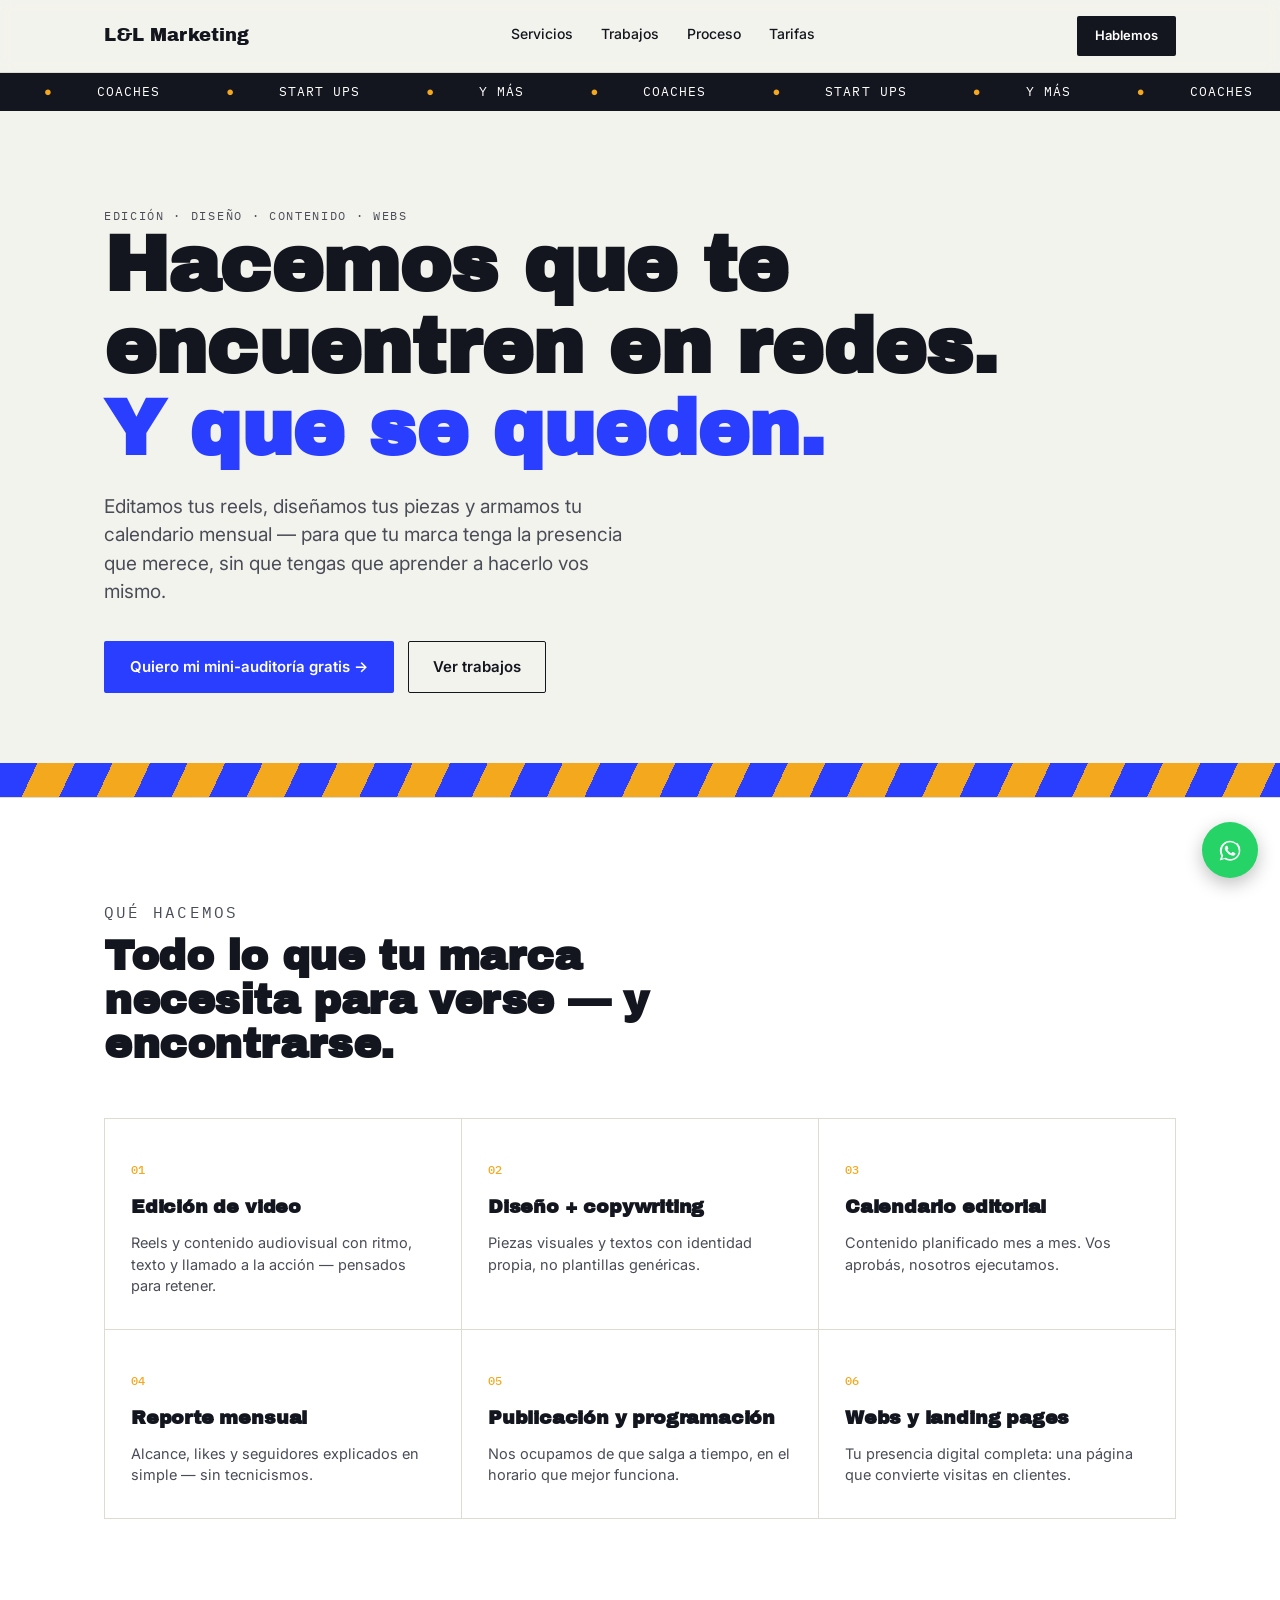
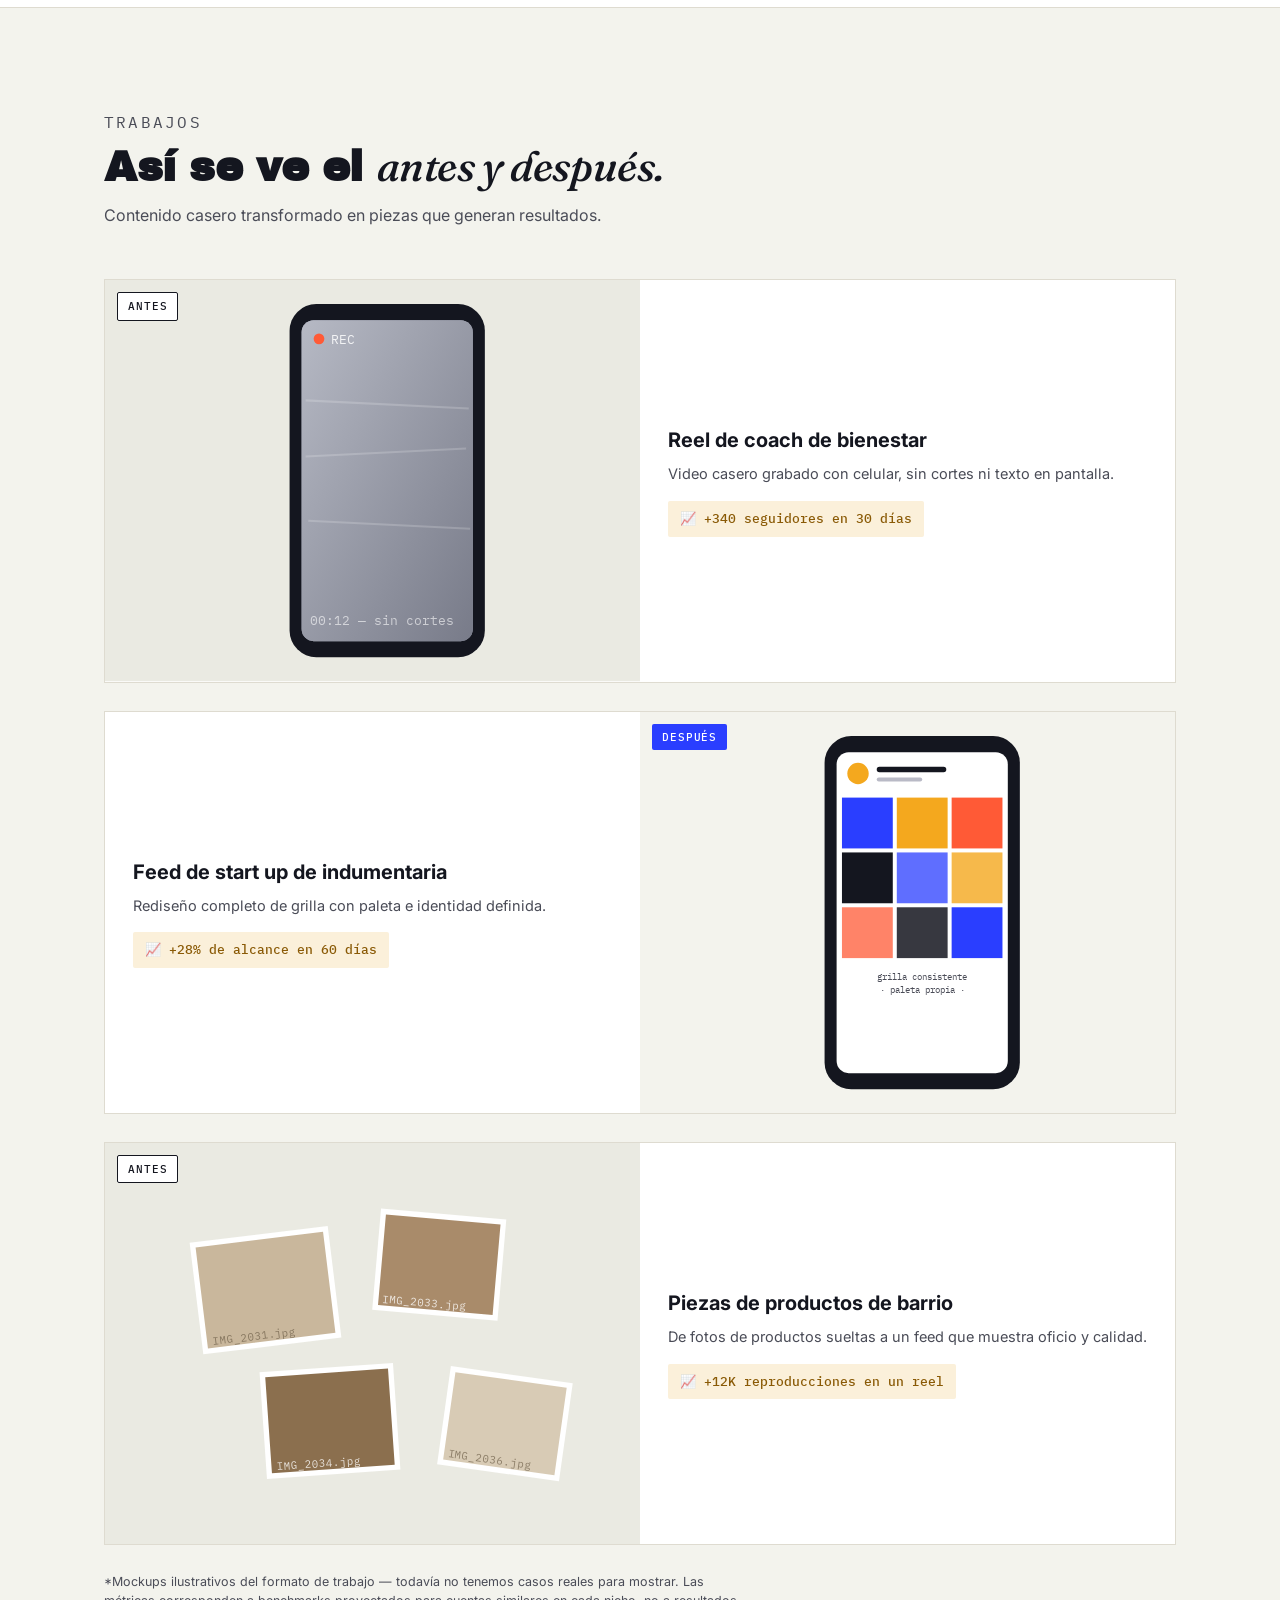
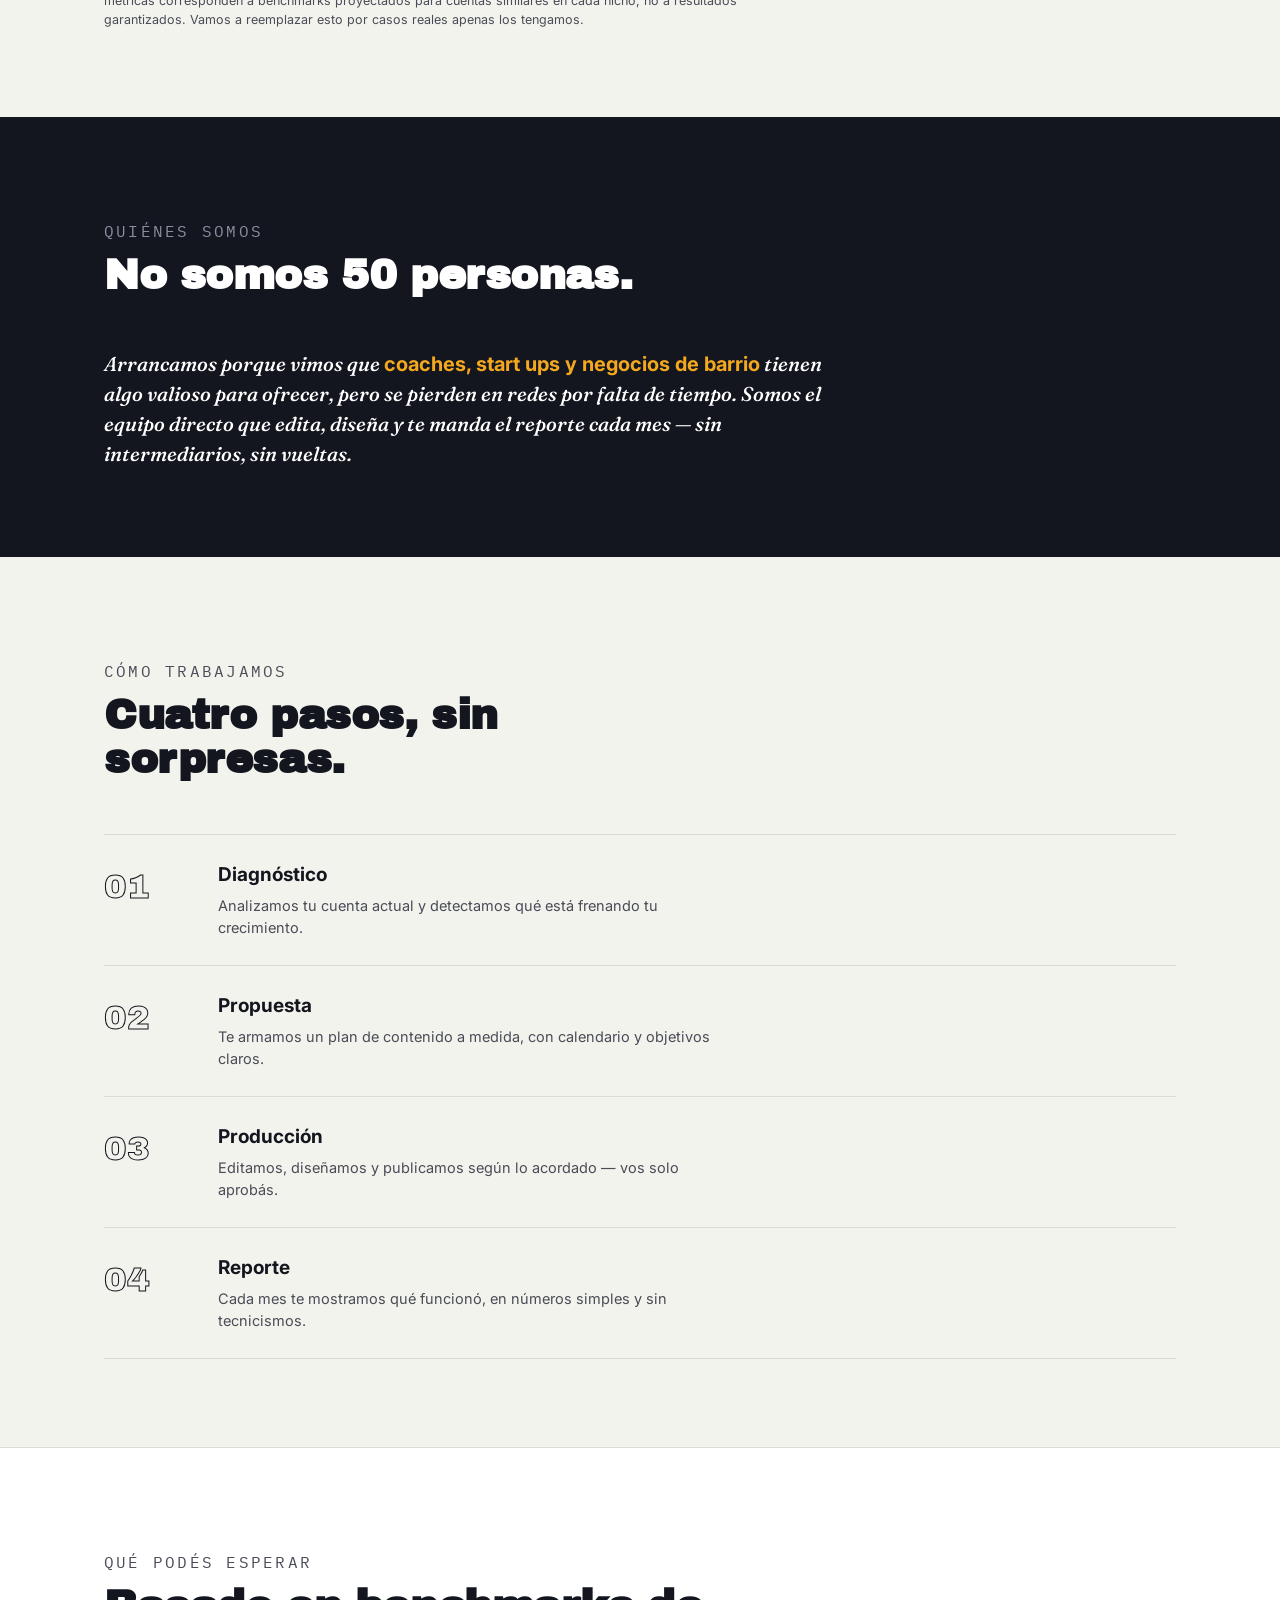
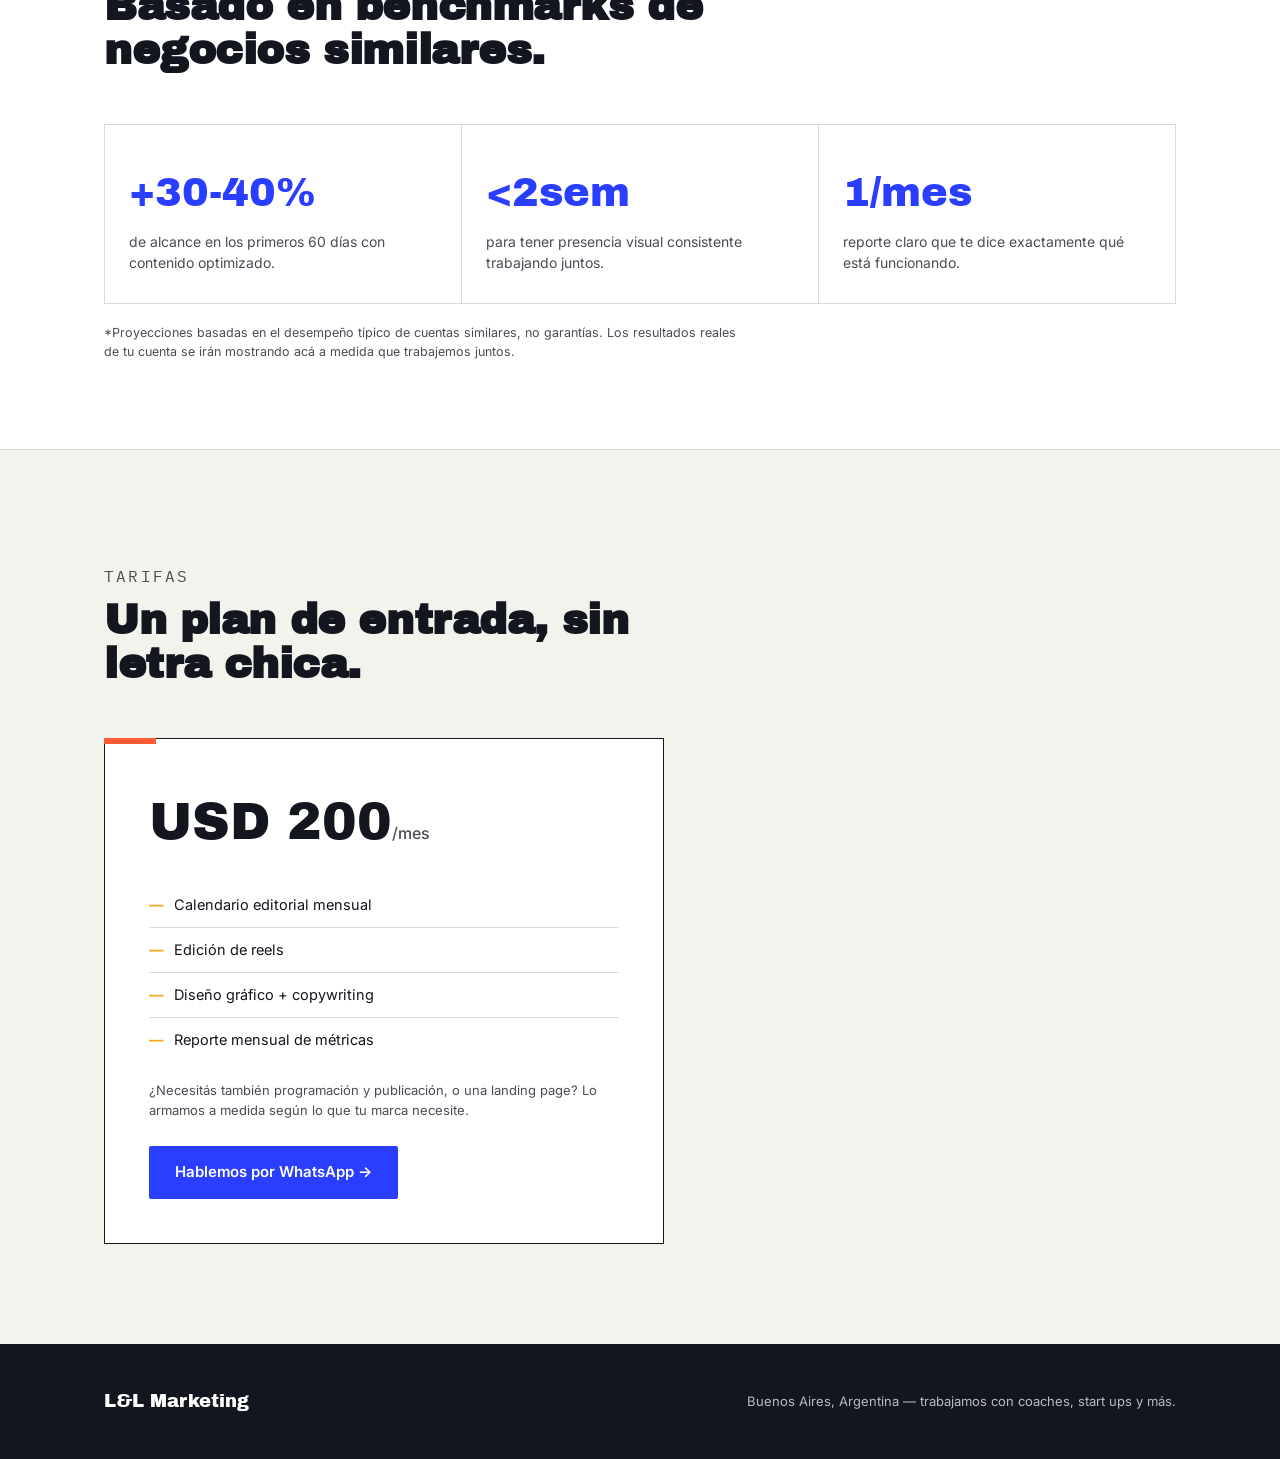
==== index.html @ 5b1f7b6f "Cambio de dominio" ====
<!DOCTYPE html>
<html lang="es">
<head>
<meta charset="UTF-8">
<meta name="viewport" content="width=device-width, initial-scale=1.0">

<!-- ===== SEO básico ===== -->
<!-- TODO: reemplazar TU-DOMINIO.com por tu dominio real en todas las URLs de esta sección -->
<title>Edición de reels y diseño para coaches, start ups y negocios locales | L&L Marketing</title>
<meta name="description" content="Editamos tus reels, diseñamos tus piezas y armamos tu calendario mensual. Agencia de contenido para coaches, start ups y y más. Plan desde USD 200/mes.">
<meta name="keywords" content="edición de reels, diseño gráfico redes sociales, agencia de contenido, marketing para coaches, marketing para y más, calendario editorial, community manager Buenos Aires">
<meta name="robots" content="index, follow">
<meta name="author" content="L&L Marketing">
<link rel="canonical" href="https://l-l-marketing.vercel.app/">

<!-- ===== Open Graph (WhatsApp, Instagram, Facebook, LinkedIn) ===== -->
<meta property="og:type" content="website">
<meta property="og:url" content="https://l-l-marketing.vercel.app/">
<meta property="og:title" content="Hacemos que te encuentren en redes. Y que se queden.">
<meta property="og:description" content="Edición de video, diseño y estrategia de contenido para coaches, start ups y negocios que quieren crecer en redes sociales. Plan desde USD 200/mes.">
<meta property="og:image" content="https://l-l-marketing.vercel.app/og-image.jpg">
<meta property="og:image:width" content="1200">
<meta property="og:image:height" content="630">
<meta property="og:locale" content="es_AR">
<meta property="og:site_name" content="L&L Marketing">

<!-- ===== Twitter / X Card ===== -->
<meta name="twitter:card" content="summary_large_image">
<meta name="twitter:title" content="Hacemos que te encuentren en redes. Y que se queden.">
<meta name="twitter:description" content="Edición de video, diseño y estrategia de contenido para coaches, start ups y negocios que quieren crecer en redes sociales.">
<meta name="twitter:image" content="https://l-l-marketing.vercel.app/og-image.jpg">

<!-- ===== Favicon (reemplazar por tus propios archivos) ===== -->
<link rel="icon" type="image/png" href="/favicon.png">

<link rel="preconnect" href="https://fonts.googleapis.com">
<link rel="preconnect" href="https://fonts.gstatic.com" crossorigin>
<link href="https://fonts.googleapis.com/css2?family=Archivo+Black&family=Fraunces:ital,wght@1,500;1,600&family=Inter:wght@400;500;600;700&family=IBM+Plex+Mono:wght@400;500&display=swap" rel="stylesheet">

<!-- ===== Datos estructurados (Schema.org) — LocalBusiness ===== -->
<!-- Esto ayuda a Google a entenderte como negocio local y habilita rich results (estrellas, horario, etc.) -->
<script type="application/ld+json">
{
  "@context": "https://schema.org",
  "@type": "ProfessionalService",
  "name": "L&L Marketing",
  "description": "Agencia de edición de video, diseño gráfico, copywriting y gestión de redes sociales para coaches, start ups y negocios locales.",
  "url": "https://l-l-marketing.vercel.app/",
  "image": "https://l-l-marketing.vercel.app/og-image.jpg",
  "priceRange": "USD 200 - USD 500",
  "areaServed": {
    "@type": "Country",
    "name": "Argentina"
  },
  "address": {
    "@type": "PostalAddress",
    "addressLocality": "Buenos Aires",
    "addressCountry": "AR"
  },
  "sameAs": [
    "https://www.instagram.com/l-l-marketing/",
    "https://wa.me/5491163647233"
  ],
  "makesOffer": [
    { "@type": "Offer", "itemOffered": { "@type": "Service", "name": "Edición de video / reels" } },
    { "@type": "Offer", "itemOffered": { "@type": "Service", "name": "Diseño gráfico y copywriting" } },
    { "@type": "Offer", "itemOffered": { "@type": "Service", "name": "Calendario editorial mensual" } },
    { "@type": "Offer", "itemOffered": { "@type": "Service", "name": "Reporte mensual de métricas" } },
    { "@type": "Offer", "itemOffered": { "@type": "Service", "name": "Diseño y desarrollo de webs" } }
  ]
}
</script>
<style>
  :root{
    --bg:#F3F3ED;
    --panel:#FFFFFF;
    --ink:#14161F;
    --ink-soft:#4A4C57;
    --cobalt:#2A3EFF;
    --mango:#F4A81E;
    --coral:#FF5A36;
    --line:#DEDBD0;
    --radius:2px;
  }
  *{box-sizing:border-box; margin:0; padding:0;}
  html{scroll-behavior:smooth;}
  body{
    background:var(--bg);
    color:var(--ink);
    font-family:'Inter', sans-serif;
    line-height:1.5;
    -webkit-font-smoothing:antialiased;
  }
  img{max-width:100%; display:block;}
  a{color:inherit; text-decoration:none;}
  button{font-family:inherit; cursor:pointer;}
  :focus-visible{outline:3px solid var(--cobalt); outline-offset:3px;}

  .wrap{max-width:1120px; margin:0 auto; padding:0 24px;}
  .eyebrow{
    font-family:'IBM Plex Mono', monospace;
    font-size:12px;
    letter-spacing:.14em;
    text-transform:uppercase;
    color:var(--ink-soft);
  }
  .display{font-family:'Archivo Black', sans-serif; line-height:1.05; letter-spacing:-.01em;}
  .accent-italic{font-family:'Fraunces', serif; font-style:italic; font-weight:500;}
  hr.rule{border:none; border-top:1px solid var(--line); margin:0;}

  /* ---------- NAV ---------- */
  header{
    position:sticky; top:0; z-index:50;
    background:rgba(243,243,237,.92);
    backdrop-filter:blur(6px);
    border-bottom:1px solid var(--line);
  }
  nav{
    max-width:1120px; margin:0 auto; padding:16px 24px;
    display:flex; align-items:center; justify-content:space-between;
  }
  .logo{font-family:'Archivo Black', sans-serif; font-size:18px;}
  .logo span{color:var(--cobalt);}
  .nav-links{display:flex; gap:28px; font-size:14px; font-weight:500;}
  .nav-links a{border-bottom:2px solid transparent; padding-bottom:2px; transition:border-color .15s;}
  .nav-links a:hover{border-color:var(--mango);}
  .nav-cta{
    background:var(--ink); color:#fff; font-size:13px; font-weight:600;
    padding:10px 18px; border-radius:var(--radius);
    white-space:nowrap;
  }
  .nav-cta:hover{background:var(--cobalt);}
  @media(max-width:720px){.nav-links{display:none;}}

  /* ---------- TICKER ---------- */
  .ticker{
    background:var(--ink); color:#fff; overflow:hidden;
    border-bottom:1px solid var(--ink);
  }
  .ticker-track{
    display:flex; white-space:nowrap; width:max-content;
    animation:scroll 26s linear infinite;
    font-family:'IBM Plex Mono', monospace; font-size:13px; letter-spacing:.08em;
    padding:9px 0;
  }
  .ticker-track span{padding:0 22px; display:inline-flex; align-items:center; gap:22px;}
  .ticker-track .dot{color:var(--mango);}
  @keyframes scroll{from{transform:translateX(0);} to{transform:translateX(-50%);}}
  @media(prefers-reduced-motion:reduce){.ticker-track{animation:none; overflow-x:auto;}}

  /* ---------- HERO ---------- */
  .hero{position:relative; padding:96px 0 0; overflow:hidden;}
  .hero-inner{position:relative; z-index:2;}
  .hero h1{font-size:clamp(38px,6.4vw,78px); max-width:900px;}
  .hero h1 em{font-style:normal; color:var(--cobalt);}
  .hero p.lede{
    font-size:19px; color:var(--ink-soft); max-width:520px; margin-top:22px;
  }
  .hero-ctas{display:flex; gap:14px; margin-top:34px; flex-wrap:wrap;}
  .btn-primary{
    background:var(--cobalt); color:#fff; font-weight:600; font-size:15px;
    padding:15px 26px; border-radius:var(--radius); border:none;
    display:inline-flex; align-items:center; gap:8px;
    transition:transform .12s ease, background .15s;
  }
  .btn-primary:hover{background:#1c2ecf; transform:translateY(-1px);}
  .btn-ghost{
    border:1.5px solid var(--ink); font-weight:600; font-size:15px;
    padding:14px 24px; border-radius:var(--radius);
  }
  .btn-ghost:hover{background:var(--ink); color:#fff;}
  .awning{
    height:34px; margin-top:70px;
    background:repeating-linear-gradient(115deg, var(--cobalt) 0 34px, var(--mango) 34px 68px);
  }
  @media(max-width:640px){.hero{padding-top:64px;} .awning{margin-top:44px;}}

  /* ---------- SECTION BASE ---------- */
  section{padding:88px 0;}
  .section-head{max-width:620px; margin-bottom:52px;}
  .section-head h2{font-size:clamp(28px,3.6vw,42px); margin-top:10px;}
  .section-head p{color:var(--ink-soft); margin-top:14px; font-size:16px;}

  /* ---------- SERVICIOS ---------- */
  .services{background:var(--panel); border-top:1px solid var(--line); border-bottom:1px solid var(--line);}
  .service-grid{display:grid; grid-template-columns:repeat(3,1fr); gap:1px; background:var(--line); border:1px solid var(--line);}
  .service-card{background:var(--panel); padding:32px 26px; position:relative;}
  .service-card .num{font-family:'IBM Plex Mono', monospace; font-size:12px; color:var(--mango); font-weight:500;}
  .service-card h3{font-family:'Archivo Black', sans-serif; font-size:19px; margin-top:14px; letter-spacing:-.01em;}
  .service-card p{color:var(--ink-soft); font-size:14.5px; margin-top:10px;}
  @media(max-width:860px){.service-grid{grid-template-columns:1fr 1fr;}}
  @media(max-width:560px){.service-grid{grid-template-columns:1fr;}}

  /* ---------- MUESTRAS / ANTES-DESPUES ---------- */
  .sample{
    display:grid; grid-template-columns:1fr 1fr; gap:0;
    border:1px solid var(--line); background:var(--panel); margin-bottom:28px;
  }
  .sample-media{position:relative; aspect-ratio:4/3; overflow:hidden;}
  .sample-media img, .sample-media svg{width:100%; height:100%; object-fit:cover; position:absolute; inset:0; display:block;}
  .sample-media .tag{
    position:absolute; top:12px; left:12px; z-index:3;
    font-family:'IBM Plex Mono', monospace; font-size:11px; letter-spacing:.08em;
    padding:5px 10px; border-radius:var(--radius); font-weight:500;
  }
  .tag-before{background:#fff; border:1px solid var(--ink);}
  .tag-after{background:var(--cobalt); color:#fff;}
  .sample-info{padding:30px 28px; display:flex; flex-direction:column; justify-content:center;}
  .sample-info h3{font-size:20px; font-weight:700;}
  .sample-info p{color:var(--ink-soft); margin-top:8px; font-size:14.5px;}
  .metric{
    margin-top:16px; display:inline-flex; align-items:center; gap:8px;
    font-family:'IBM Plex Mono', monospace; font-size:13px; font-weight:500;
    background:#FBF0DA; color:#8a5a06; padding:8px 12px; border-radius:var(--radius); width:fit-content;
  }
  .disclaimer{font-size:12.5px; color:var(--ink-soft); margin-top:20px; max-width:640px;}
  @media(max-width:760px){.sample{grid-template-columns:1fr;}}

  /* ---------- SOBRE NOSOTROS ---------- */
  .about{background:var(--ink); color:#fff;}
  .about .section-head p{color:#B9BAC6;}
  .about-text{font-size:20px; max-width:760px; font-family:'Fraunces', serif; font-style:italic; font-weight:500; line-height:1.5;}
  .about-text strong{font-style:normal; font-family:'Inter',sans-serif; font-weight:700; color:var(--mango);}

  /* ---------- PROCESO ---------- */
  .process-list{border-top:1px solid var(--line);}
  .process-row{
    display:grid; grid-template-columns:90px 1fr; gap:24px;
    padding:26px 0; border-bottom:1px solid var(--line);
    align-items:start;
  }
  .process-row .step{font-family:'Archivo Black', sans-serif; font-size:34px; color:var(--line); -webkit-text-stroke:1px var(--ink); color:transparent;}
  .process-row h3{font-size:19px; font-weight:700;}
  .process-row p{color:var(--ink-soft); margin-top:6px; font-size:14.5px; max-width:520px;}

  /* ---------- RESULTADOS ESPERADOS ---------- */
  .results{background:var(--panel); border-top:1px solid var(--line); border-bottom:1px solid var(--line);}
  .results-grid{display:grid; grid-template-columns:repeat(3,1fr); gap:1px; background:var(--line); border:1px solid var(--line); margin-top:8px;}
  .result-card{background:var(--panel); padding:30px 24px;}
  .result-card .big{font-family:'Archivo Black', sans-serif; font-size:40px; color:var(--cobalt);}
  .result-card p{color:var(--ink-soft); font-size:14px; margin-top:8px;}
  @media(max-width:700px){.results-grid{grid-template-columns:1fr;}}

  /* ---------- PRICING / CTA FINAL ---------- */
  .pricing{padding:100px 0;}
  .price-card{
    border:1px solid var(--ink); background:var(--panel); padding:44px; max-width:560px;
    position:relative;
  }
  .price-card::before{
    content:""; position:absolute; top:-1px; left:-1px; width:52px; height:6px; background:var(--coral);
  }
  .price-card .amount{font-family:'Archivo Black', sans-serif; font-size:52px;}
  .price-card .amount span{font-family:'Inter',sans-serif; font-size:16px; font-weight:500; color:var(--ink-soft);}
  .price-card ul{margin-top:22px; list-style:none;}
  .price-card li{
    padding:11px 0; border-top:1px solid var(--line); font-size:14.5px;
    display:flex; gap:10px; align-items:flex-start;
  }
  .price-card li:first-child{border-top:none;}
  .price-card li::before{content:"—"; color:var(--mango); font-weight:700;}
  .price-card .note{font-size:13px; color:var(--ink-soft); margin-top:20px;}

  /* ---------- FOOTER ---------- */
  footer{background:var(--ink); color:#B9BAC6; padding:44px 0; font-size:13px;}
  .footer-row{display:flex; justify-content:space-between; align-items:center; flex-wrap:wrap; gap:16px;}
  footer .logo{color:#fff;}

  /* ---------- WHATSAPP FLOAT ---------- */
  .wa-float{
    position:fixed; bottom:22px; right:22px; z-index:60;
    background:#25D366; color:#fff; width:56px; height:56px; border-radius:50%;
    display:flex; align-items:center; justify-content:center; box-shadow:0 6px 18px rgba(0,0,0,.25);
    transition:transform .15s;
  }
  .wa-float:hover{transform:scale(1.06);}
</style>
</head>
<body>

<header>
  <nav>
    <div class="logo">L&L<span> </span>Marketing</div>
    <div class="nav-links">
      <a href="#servicios">Servicios</a>
      <a href="#trabajos">Trabajos</a>
      <a href="#proceso">Proceso</a>
      <a href="#tarifas">Tarifas</a>
    </div>
    <a class="nav-cta" href="#cta" target="_blank" rel="noopener">Hablemos</a>
  </nav>
</header>

<div class="ticker" aria-hidden="true">
  <div class="ticker-track">
    <span><span class="dot">●</span>COACHES</span>
    <span><span class="dot">●</span>START UPS</span>
    <span><span class="dot">●</span>Y MÁS</span>
    <span><span class="dot">●</span>COACHES</span>
    <span><span class="dot">●</span>START UPS</span>
    <span><span class="dot">●</span>Y MÁS</span>
    <span><span class="dot">●</span>COACHES</span>
    <span><span class="dot">●</span>START UPS</span>
    <span><span class="dot">●</span>Y MÁS</span>
    <span><span class="dot">●</span>COACHES</span>
    <span><span class="dot">●</span>START UPS</span>
    <span><span class="dot">●</span>Y MÁS</span>
  </div>
</div>

<!-- HERO -->
<section class="hero">
  <div class="wrap hero-inner">
    <p class="eyebrow">Edición · Diseño · Contenido · Webs</p>
    <h1 class="display">Hacemos que te encuentren en redes. <em>Y que se queden.</em></h1>
    <p class="lede">Editamos tus reels, diseñamos tus piezas y armamos tu calendario mensual — para que tu marca tenga la presencia que merece, sin que tengas que aprender a hacerlo vos mismo.</p>
    <div class="hero-ctas">
      <a class="btn-primary" id="cta" href="https://wa.me/5491163647233?text=Hola!%20Vi%20la%20web%20y%20quiero%20mi%20mini-auditor%C3%ADa%20gratis%20de%20Instagram%20%F0%9F%99%8C" target="_blank" rel="noopener">
        Quiero mi mini-auditoría gratis →
      </a>
      <a class="btn-ghost" href="#trabajos">Ver trabajos</a>
    </div>
  </div>
  <div class="awning" aria-hidden="true"></div>
</section>

<!-- SERVICIOS -->
<section class="services" id="servicios">
  <div class="wrap">
    <div class="section-head">
      <p class="eyebrow">Qué hacemos</p>
      <h2 class="display">Todo lo que tu marca necesita para verse — y encontrarse.</h2>
    </div>
  </div>
  <div class="wrap">
    <div class="service-grid">
      <div class="service-card">
        <p class="num">01</p>
        <h3>Edición de video</h3>
        <p>Reels y contenido audiovisual con ritmo, texto y llamado a la acción — pensados para retener.</p>
      </div>
      <div class="service-card">
        <p class="num">02</p>
        <h3>Diseño + copywriting</h3>
        <p>Piezas visuales y textos con identidad propia, no plantillas genéricas.</p>
      </div>
      <div class="service-card">
        <p class="num">03</p>
        <h3>Calendario editorial</h3>
        <p>Contenido planificado mes a mes. Vos aprobás, nosotros ejecutamos.</p>
      </div>
      <div class="service-card">
        <p class="num">04</p>
        <h3>Reporte mensual</h3>
        <p>Alcance, likes y seguidores explicados en simple — sin tecnicismos.</p>
      </div>
      <div class="service-card">
        <p class="num">05</p>
        <h3>Publicación y programación</h3>
        <p>Nos ocupamos de que salga a tiempo, en el horario que mejor funciona.</p>
      </div>
      <div class="service-card">
        <p class="num">06</p>
        <h3>Webs y landing pages</h3>
        <p>Tu presencia digital completa: una página que convierte visitas en clientes.</p>
      </div>
    </div>
  </div>
</section>

<!-- MUESTRAS -->
<section id="trabajos">
  <div class="wrap">
    <div class="section-head">
      <p class="eyebrow">Trabajos</p>
      <h2 class="display">Así se ve el <span class="accent-italic">antes y después.</span></h2>
      <p>Contenido casero transformado en piezas que generan resultados.</p>
    </div>

    <div class="sample">
      <div class="sample-media">
        <span class="tag tag-before">ANTES</span>
        <svg viewBox="0 0 400 300" preserveAspectRatio="xMidYMid slice" role="img" aria-label="Mockup de un celular reproduciendo un video casero sin editar, sin texto en pantalla y con líneas de temblor de cámara">
          <rect width="400" height="300" fill="#EAEAE2"/>
          <rect x="138" y="18" width="146" height="264" rx="20" fill="#14161F"/>
          <rect x="147" y="30" width="128" height="240" rx="9" fill="#9CA0B0"/>
          <rect x="147" y="30" width="128" height="240" rx="9" fill="url(#rawShake)"/>
          <defs>
            <linearGradient id="rawShake" x1="0" y1="0" x2="1" y2="1">
              <stop offset="0" stop-color="#B6B9C4"/>
              <stop offset="1" stop-color="#787B89"/>
            </linearGradient>
          </defs>
          <g stroke="#FFFFFF" stroke-opacity=".18" stroke-width="1.5">
            <path d="M150 90 L272 96" />
            <path d="M150 132 L270 126" />
            <path d="M152 180 L273 186" />
          </g>
          <circle cx="160" cy="44" r="4" fill="#FF5A36"/>
          <text x="169" y="48" font-family="IBM Plex Mono, monospace" font-size="10" fill="#FFFFFF" opacity=".85">REC</text>
          <text x="153" y="258" font-family="IBM Plex Mono, monospace" font-size="10" fill="#FFFFFF" opacity=".6">00:12 — sin cortes</text>
        </svg>
      </div>
      <div class="sample-info">
        <h3>Reel de coach de bienestar</h3>
        <p>Video casero grabado con celular, sin cortes ni texto en pantalla.</p>
        <div class="metric">📈 +340 seguidores en 30 días</div>
      </div>
    </div>

    <div class="sample">
      <div class="sample-info">
        <h3>Feed de start up de indumentaria</h3>
        <p>Rediseño completo de grilla con paleta e identidad definida.</p>
        <div class="metric">📈 +28% de alcance en 60 días</div>
      </div>
      <div class="sample-media">
        <span class="tag tag-after">DESPUÉS</span>
        <svg viewBox="0 0 400 300" preserveAspectRatio="xMidYMid slice" role="img" aria-label="Mockup de un celular mostrando una grilla de Instagram curada de 3 por 3 con paleta de marca consistente">
          <rect width="400" height="300" fill="#F3F3ED"/>
          <rect x="138" y="18" width="146" height="264" rx="20" fill="#14161F"/>
          <rect x="147" y="30" width="128" height="240" rx="9" fill="#FFFFFF"/>
          <circle cx="163" cy="46" r="8" fill="#F4A81E"/>
          <rect x="177" y="41" width="52" height="4" rx="2" fill="#14161F"/>
          <rect x="177" y="49" width="34" height="3" rx="1.5" fill="#B9BAC6"/>
          <g>
            <rect x="151" y="64" width="38" height="38" fill="#2A3EFF"/>
            <rect x="192" y="64" width="38" height="38" fill="#F4A81E"/>
            <rect x="233" y="64" width="38" height="38" fill="#FF5A36"/>
            <rect x="151" y="105" width="38" height="38" fill="#14161F"/>
            <rect x="192" y="105" width="38" height="38" fill="#2A3EFF" opacity=".75"/>
            <rect x="233" y="105" width="38" height="38" fill="#F4A81E" opacity=".8"/>
            <rect x="151" y="146" width="38" height="38" fill="#FF5A36" opacity=".75"/>
            <rect x="192" y="146" width="38" height="38" fill="#14161F" opacity=".85"/>
            <rect x="233" y="146" width="38" height="38" fill="#2A3EFF"/>
          </g>
          <text x="211" y="200" text-anchor="middle" font-family="IBM Plex Mono, monospace" font-size="7" fill="#4A4C57">grilla consistente</text>
          <text text x="211" y="210" text-anchor="middle" font-family="IBM Plex Mono, monospace" font-size="7" fill="#4A4C57">· paleta propia ·</text>
        </svg>
      </div>
    </div>

    <div class="sample">
      <div class="sample-media">
        <span class="tag tag-before">ANTES</span>
        <svg viewBox="0 0 400 300" preserveAspectRatio="xMidYMid slice" role="img" aria-label="Mockup de varias fotos de productos sueltas, desprolijas y sin diseño, como llegan antes del trabajo de la agencia">
          <rect width="400" height="300" fill="#EAEAE2"/>
          <g transform="rotate(-7 120 110)">
            <rect x="70" y="70" width="100" height="80" fill="#C9B79C" stroke="#FFFFFF" stroke-width="4"/>
            <text x="76" y="146" font-family="IBM Plex Mono, monospace" font-size="8" fill="#6A5B45" opacity=".7">IMG_2031.jpg</text>
          </g>
          <g transform="rotate(5 250 90)">
            <rect x="205" y="55" width="90" height="72" fill="#A98B6A" stroke="#FFFFFF" stroke-width="4"/>
            <text x="210" y="123" font-family="IBM Plex Mono, monospace" font-size="8" fill="#FFFFFF" opacity=".8">IMG_2033.jpg</text>
          </g>
          <g transform="rotate(-4 165 205)">
            <rect x="120" y="170" width="96" height="76" fill="#8B6F4E" stroke="#FFFFFF" stroke-width="4"/>
            <text x="126" y="242" font-family="IBM Plex Mono, monospace" font-size="8" fill="#FFFFFF" opacity=".8">IMG_2034.jpg</text>
          </g>
          <g transform="rotate(8 300 210)">
            <rect x="255" y="175" width="88" height="70" fill="#D8CBB5" stroke="#FFFFFF" stroke-width="4"/>
            <text x="260" y="241" font-family="IBM Plex Mono, monospace" font-size="8" fill="#6A5B45" opacity=".7">IMG_2036.jpg</text>
          </g>
        </svg>
      </div>
      <div class="sample-info">
        <h3>Piezas de productos de barrio</h3>
        <p>De fotos de productos sueltas a un feed que muestra oficio y calidad.</p>
        <div class="metric">📈 +12K reproducciones en un reel</div>
      </div>
    </div>

    <p class="disclaimer">*Mockups ilustrativos del formato de trabajo — todavía no tenemos casos reales para mostrar. Las métricas corresponden a benchmarks proyectados para cuentas similares en cada nicho, no a resultados garantizados. Vamos a reemplazar esto por casos reales apenas los tengamos.</p>
  </div>
</section>

<!-- SOBRE NOSOTROS -->
<section class="about">
  <div class="wrap">
    <div class="section-head">
      <p class="eyebrow" style="color:#8b8da0;">Quiénes somos</p>
      <h2 class="display">No somos 50 personas.</h2>
    </div>
    <p class="about-text">Arrancamos porque vimos que <strong>coaches, start ups y negocios de barrio</strong> tienen algo valioso para ofrecer, pero se pierden en redes por falta de tiempo. Somos el equipo directo que edita, diseña y te manda el reporte cada mes — sin intermediarios, sin vueltas.</p>
  </div>
</section>

<!-- PROCESO -->
<section id="proceso">
  <div class="wrap">
    <div class="section-head">
      <p class="eyebrow">Cómo trabajamos</p>
      <h2 class="display">Cuatro pasos, sin sorpresas.</h2>
    </div>
    <div class="process-list">
      <div class="process-row">
        <div class="step">01</div>
        <div><h3>Diagnóstico</h3><p>Analizamos tu cuenta actual y detectamos qué está frenando tu crecimiento.</p></div>
      </div>
      <div class="process-row">
        <div class="step">02</div>
        <div><h3>Propuesta</h3><p>Te armamos un plan de contenido a medida, con calendario y objetivos claros.</p></div>
      </div>
      <div class="process-row">
        <div class="step">03</div>
        <div><h3>Producción</h3><p>Editamos, diseñamos y publicamos según lo acordado — vos solo aprobás.</p></div>
      </div>
      <div class="process-row">
        <div class="step">04</div>
        <div><h3>Reporte</h3><p>Cada mes te mostramos qué funcionó, en números simples y sin tecnicismos.</p></div>
      </div>
    </div>
  </div>
</section>

<!-- RESULTADOS ESPERADOS -->
<section class="results">
  <div class="wrap">
    <div class="section-head">
      <p class="eyebrow">Qué podés esperar</p>
      <h2 class="display">Basado en benchmarks de negocios similares.</h2>
    </div>
    <div class="results-grid">
      <div class="result-card">
        <p class="big">+30-40%</p>
        <p>de alcance en los primeros 60 días con contenido optimizado.</p>
      </div>
      <div class="result-card">
        <p class="big">&lt;2sem</p>
        <p>para tener presencia visual consistente trabajando juntos.</p>
      </div>
      <div class="result-card">
        <p class="big">1/mes</p>
        <p>reporte claro que te dice exactamente qué está funcionando.</p>
      </div>
    </div>
    <p class="disclaimer">*Proyecciones basadas en el desempeño típico de cuentas similares, no garantías. Los resultados reales de tu cuenta se irán mostrando acá a medida que trabajemos juntos.</p>
  </div>
</section>

<!-- TARIFAS -->
<section class="pricing" id="tarifas">
  <div class="wrap">
    <div class="section-head">
      <p class="eyebrow">Tarifas</p>
      <h2 class="display">Un plan de entrada, sin letra chica.</h2>
    </div>
    <div class="price-card">
      <p class="amount">USD 200<span>/mes</span></p>
      <ul>
        <li>Calendario editorial mensual</li>
        <li>Edición de reels</li>
        <li>Diseño gráfico + copywriting</li>
        <li>Reporte mensual de métricas</li>
      </ul>
      <p class="note">¿Necesitás también programación y publicación, o una landing page? Lo armamos a medida según lo que tu marca necesite.</p>
      <a class="btn-primary" style="margin-top:26px;" href="https://wa.me/5491163647233?text=Hola!%20Quiero%20consultar%20sobre%20el%20plan%20de%20USD%20200%2Fmes%20%F0%9F%99%8C" target="_blank" rel="noopener">
        Hablemos por WhatsApp →
      </a>
    </div>
  </div>
</section>

<footer>
  <div class="wrap footer-row">
    <div class="logo">L&L Marketing</div>
    <div>Buenos Aires, Argentina — trabajamos con coaches, start ups y más.</div>
  </div>
</footer>

<a class="wa-float" href="https://wa.me/5491163647233?text=Hola!%20Vi%20la%20web%20y%20quiero%20consultar%20%F0%9F%99%8C" target="_blank" rel="noopener" aria-label="Escribinos por WhatsApp">
  <svg width="28" height="28" viewBox="0 0 24 24" fill="white"><path d="M17.6 6.32A8.86 8.86 0 0 0 12.05 4C7.2 4 3.28 7.9 3.28 12.72c0 1.55.4 3.06 1.18 4.4L3.2 21l3.98-1.24a8.83 8.83 0 0 0 4.87 1.44h.01c4.85 0 8.78-3.9 8.78-8.72a8.65 8.65 0 0 0-2.24-6.16Zm-5.55 13.4h-.01a7.3 7.3 0 0 1-3.7-1.02l-.27-.16-2.75.86.87-2.68-.18-.28a7.24 7.24 0 0 1-1.12-3.86 7.3 7.3 0 0 1 7.31-7.28c1.95 0 3.79.76 5.17 2.14a7.22 7.22 0 0 1 2.13 5.15c0 4.02-3.29 7.13-7.45 7.13Zm4.02-5.34c-.22-.11-1.3-.64-1.5-.71-.2-.08-.35-.11-.5.11-.15.22-.57.71-.7.86-.13.14-.26.16-.48.05-.22-.11-.93-.34-1.77-1.09-.65-.58-1.1-1.3-1.22-1.52-.13-.22-.01-.34.1-.45.1-.1.22-.26.33-.39.11-.13.15-.22.22-.37.07-.15.04-.28-.02-.39-.06-.11-.5-1.2-.68-1.65-.18-.43-.36-.37-.5-.38h-.43c-.15 0-.39.06-.6.28-.2.22-.78.76-.78 1.86s.8 2.16.91 2.31c.11.15 1.58 2.41 3.83 3.38.54.23.96.37 1.28.47.54.17 1.03.15 1.42.09.43-.06 1.3-.53 1.49-1.05.18-.51.18-.95.13-1.05-.05-.1-.2-.16-.42-.27Z"/></svg>
</a>

</body>
</html>
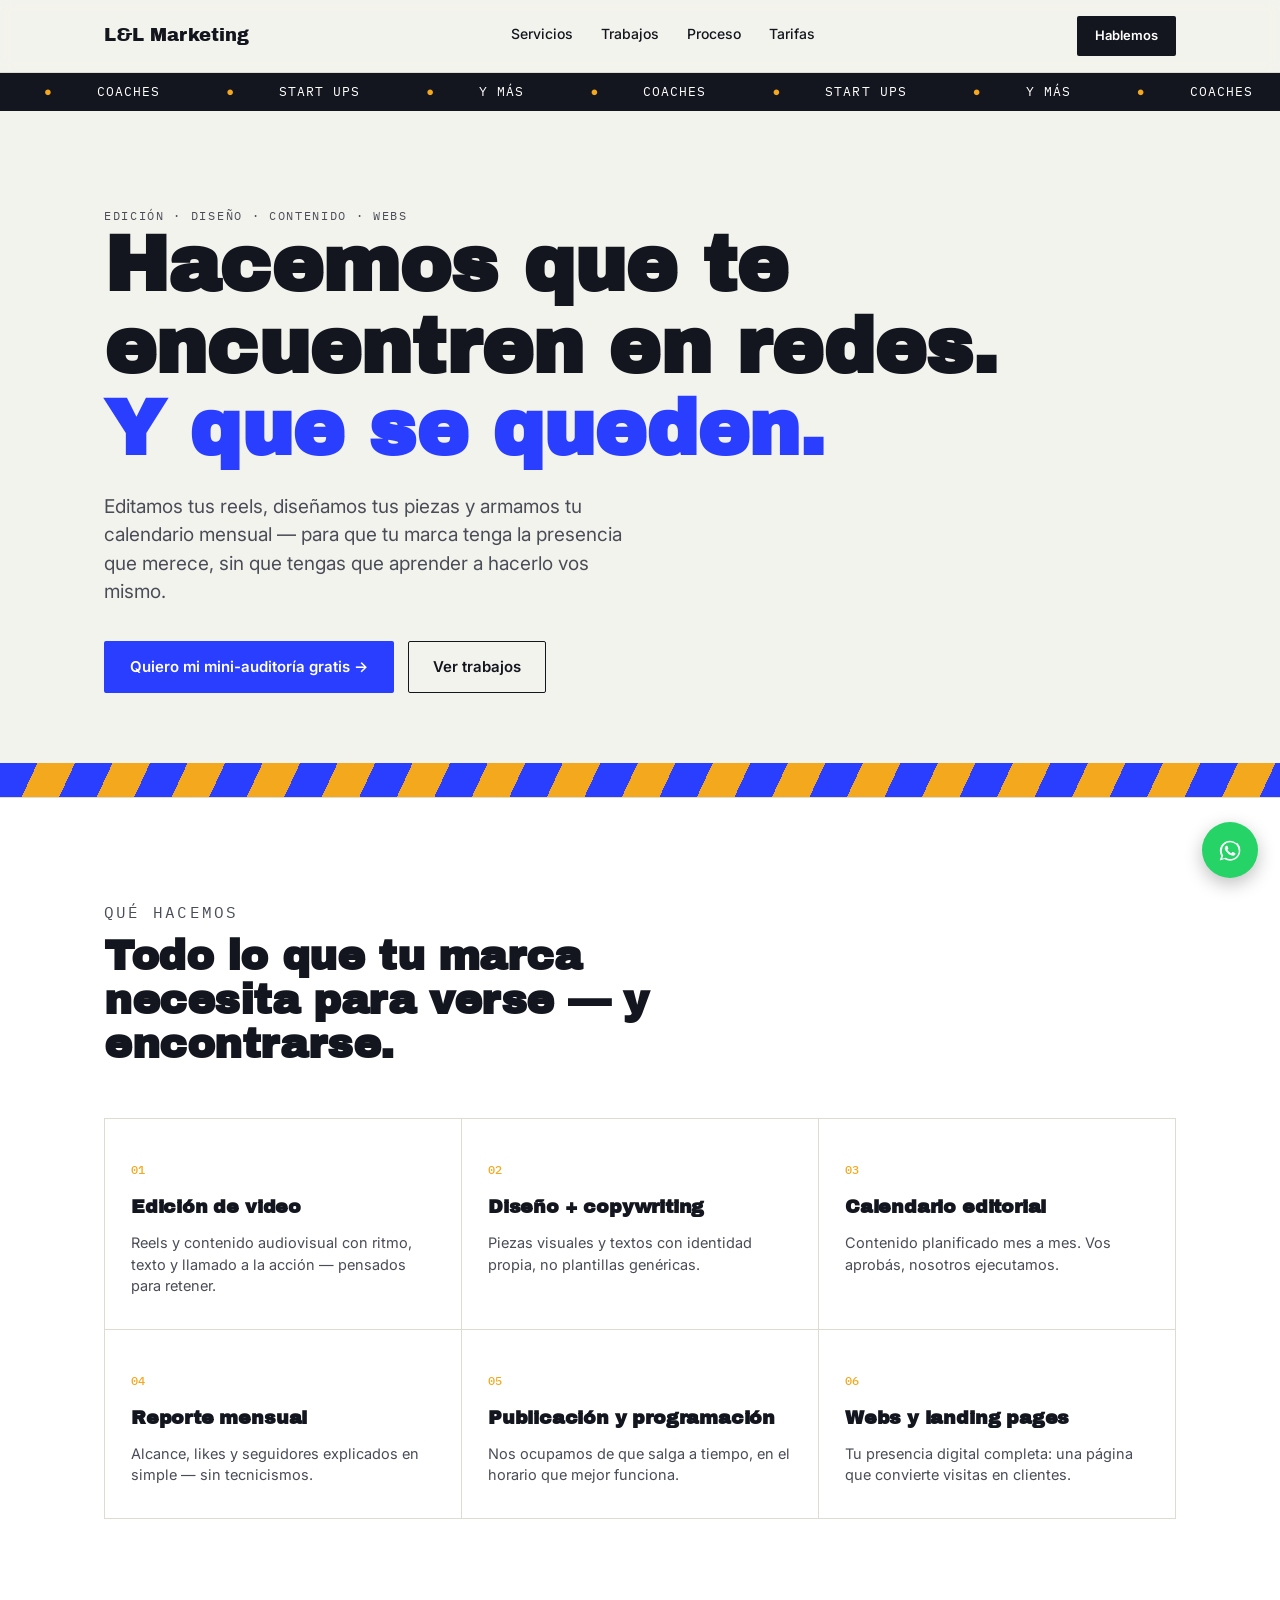
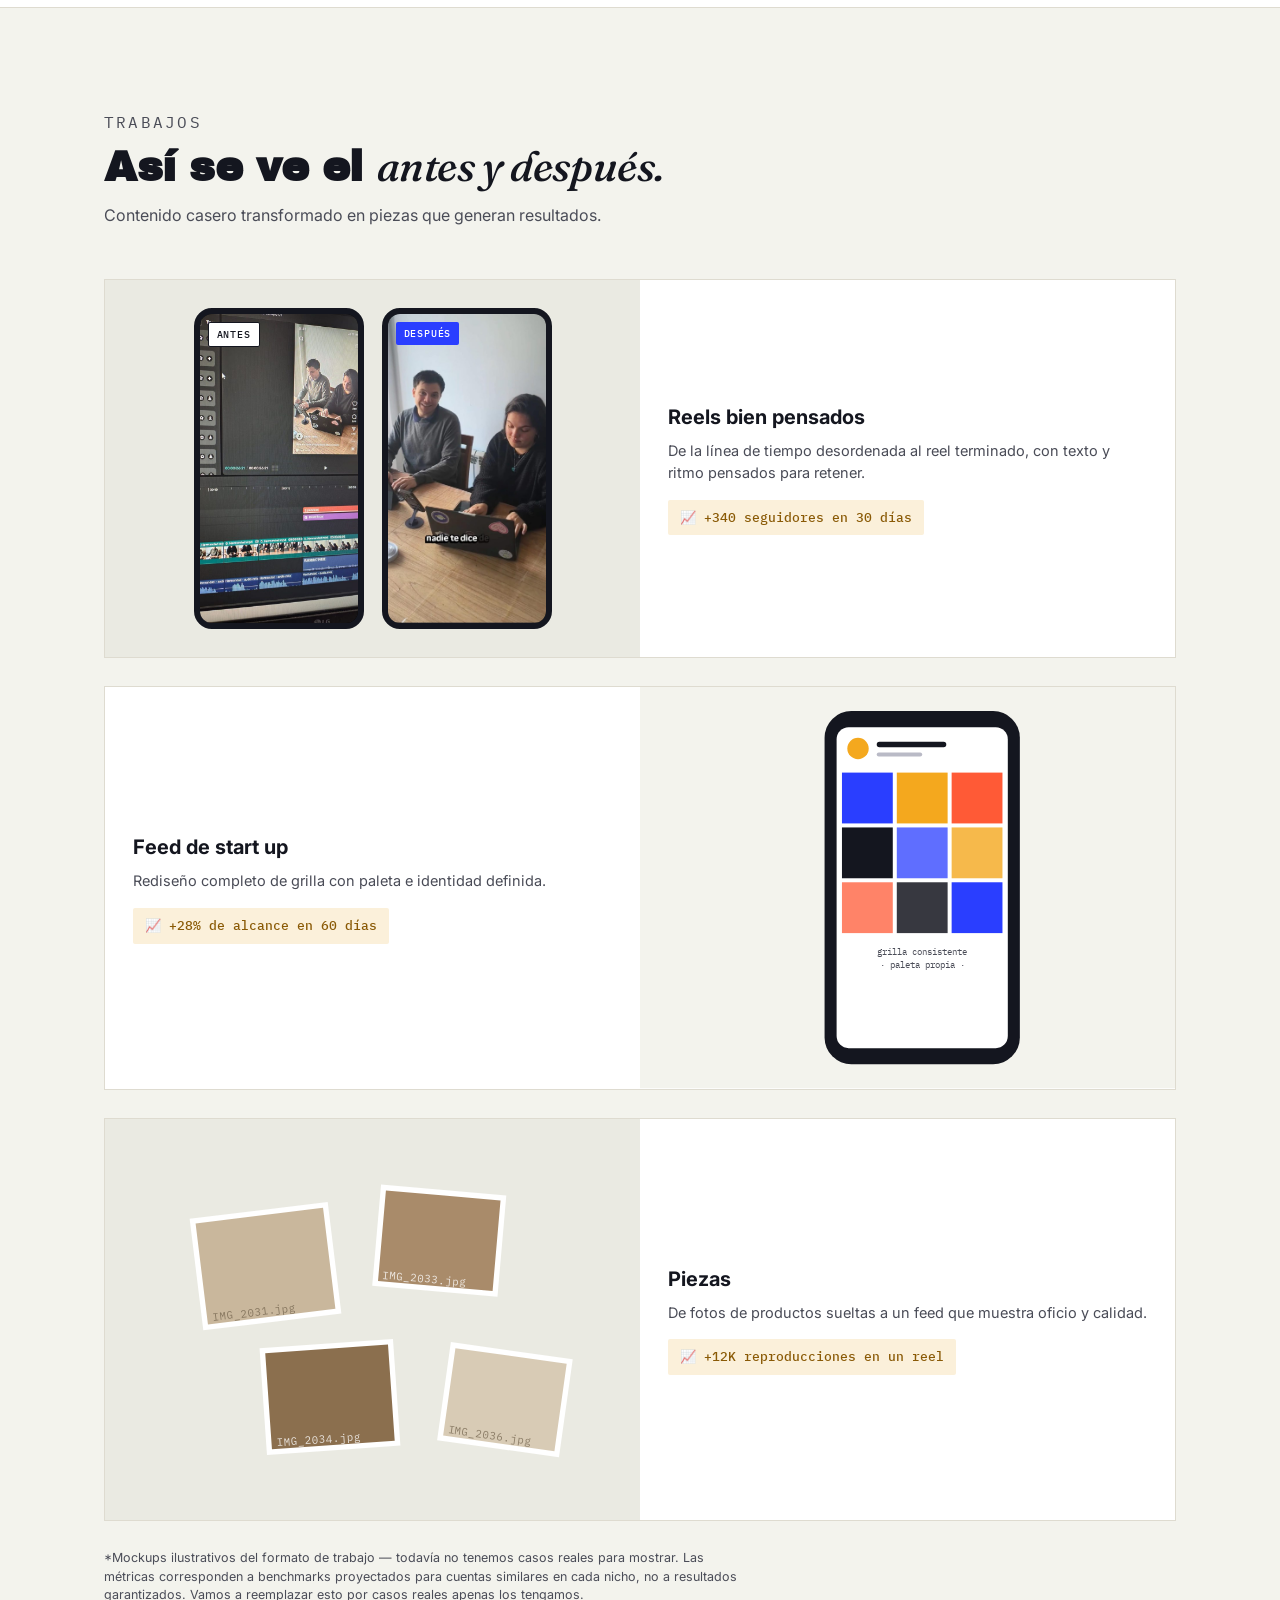
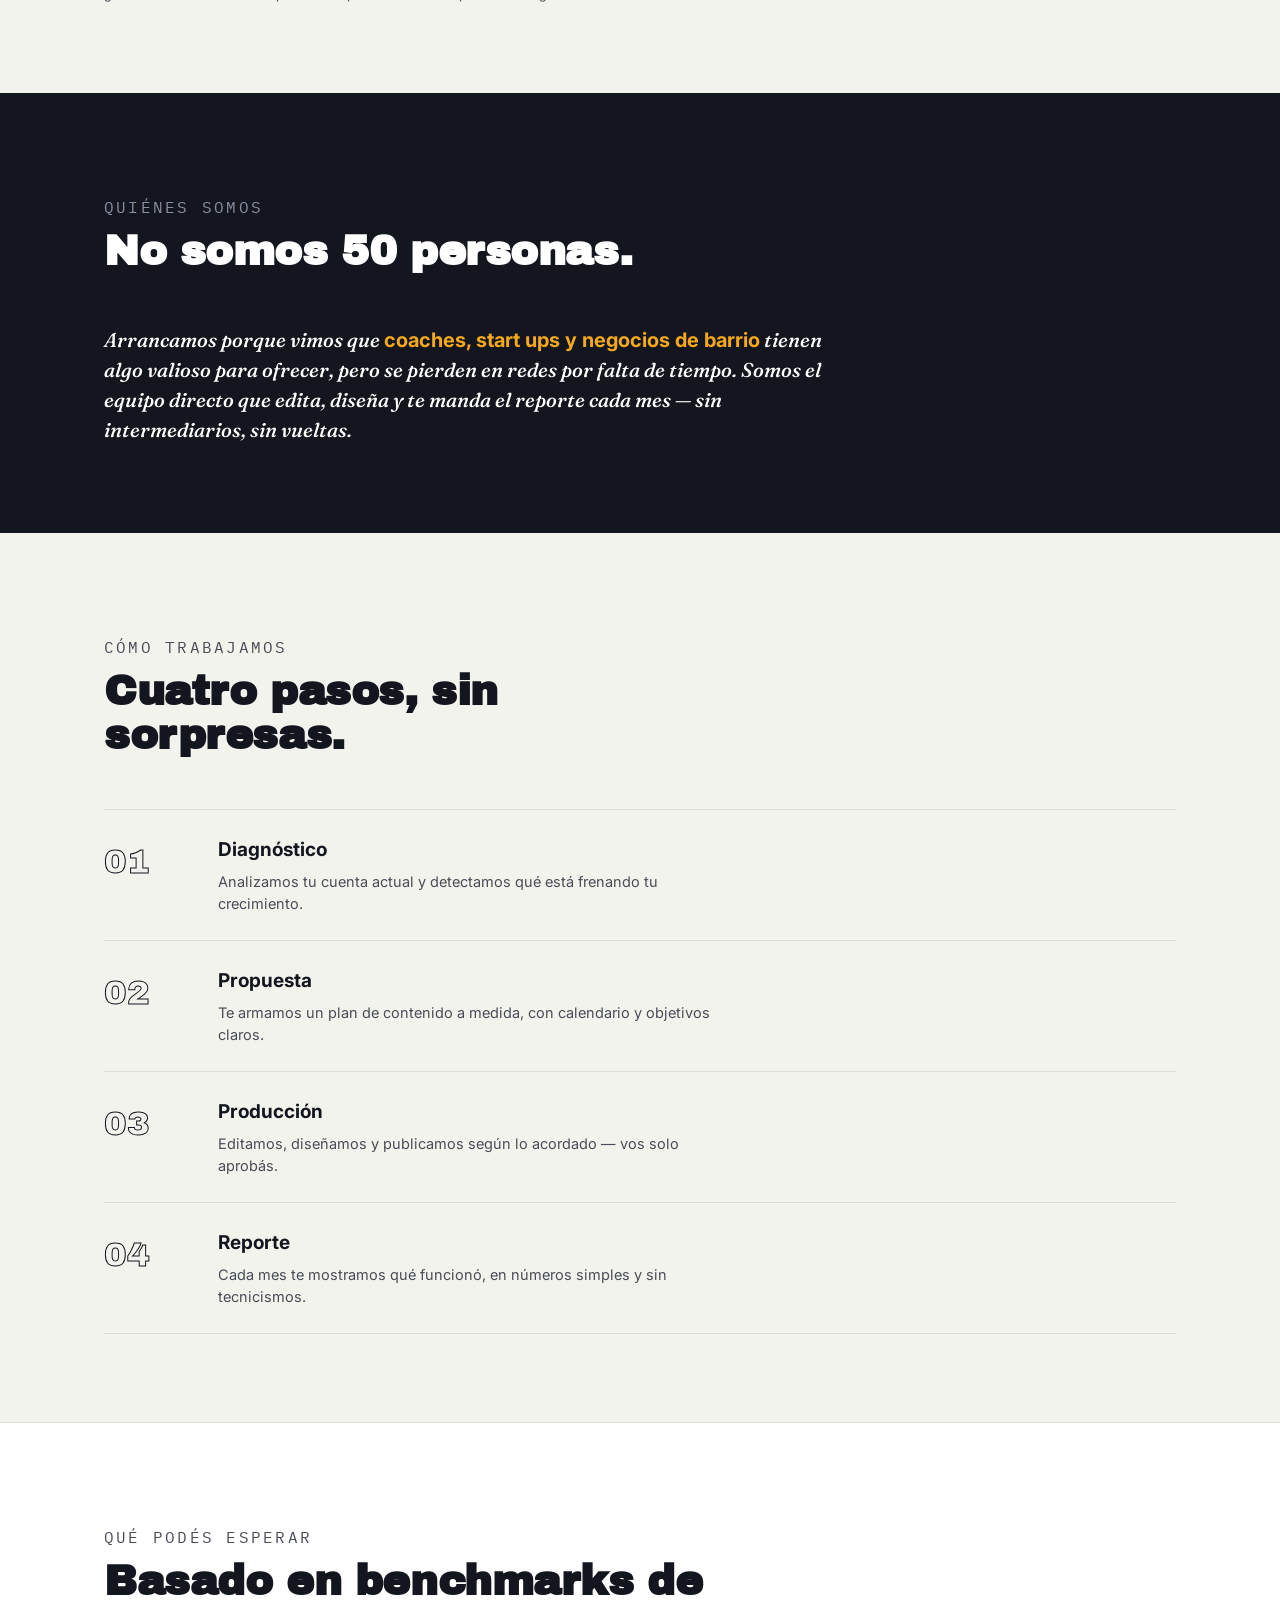
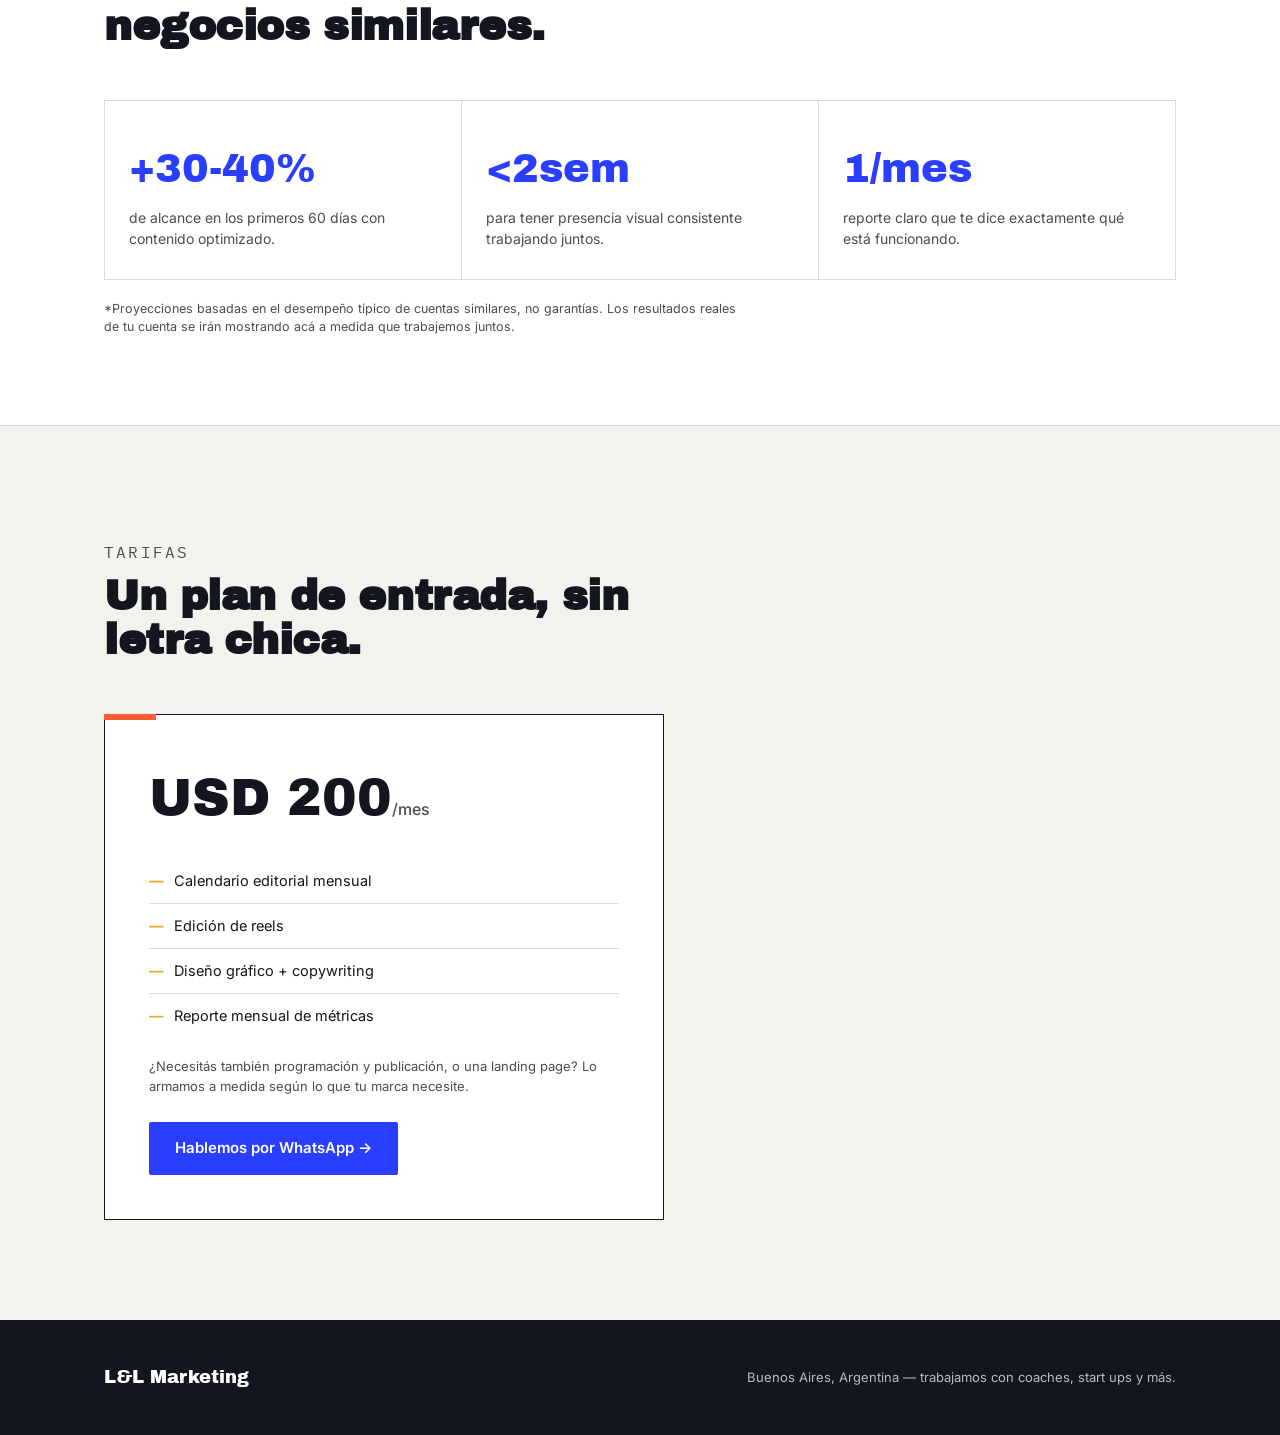
==== commit 16dee9c2: "Actualización fotos" ====
--- a/index.html
+++ b/index.html
@@ -70,211 +70,7 @@
   ]
 }
 </script>
-<style>
-  :root{
-    --bg:#F3F3ED;
-    --panel:#FFFFFF;
-    --ink:#14161F;
-    --ink-soft:#4A4C57;
-    --cobalt:#2A3EFF;
-    --mango:#F4A81E;
-    --coral:#FF5A36;
-    --line:#DEDBD0;
-    --radius:2px;
-  }
-  *{box-sizing:border-box; margin:0; padding:0;}
-  html{scroll-behavior:smooth;}
-  body{
-    background:var(--bg);
-    color:var(--ink);
-    font-family:'Inter', sans-serif;
-    line-height:1.5;
-    -webkit-font-smoothing:antialiased;
-  }
-  img{max-width:100%; display:block;}
-  a{color:inherit; text-decoration:none;}
-  button{font-family:inherit; cursor:pointer;}
-  :focus-visible{outline:3px solid var(--cobalt); outline-offset:3px;}
-
-  .wrap{max-width:1120px; margin:0 auto; padding:0 24px;}
-  .eyebrow{
-    font-family:'IBM Plex Mono', monospace;
-    font-size:12px;
-    letter-spacing:.14em;
-    text-transform:uppercase;
-    color:var(--ink-soft);
-  }
-  .display{font-family:'Archivo Black', sans-serif; line-height:1.05; letter-spacing:-.01em;}
-  .accent-italic{font-family:'Fraunces', serif; font-style:italic; font-weight:500;}
-  hr.rule{border:none; border-top:1px solid var(--line); margin:0;}
-
-  /* ---------- NAV ---------- */
-  header{
-    position:sticky; top:0; z-index:50;
-    background:rgba(243,243,237,.92);
-    backdrop-filter:blur(6px);
-    border-bottom:1px solid var(--line);
-  }
-  nav{
-    max-width:1120px; margin:0 auto; padding:16px 24px;
-    display:flex; align-items:center; justify-content:space-between;
-  }
-  .logo{font-family:'Archivo Black', sans-serif; font-size:18px;}
-  .logo span{color:var(--cobalt);}
-  .nav-links{display:flex; gap:28px; font-size:14px; font-weight:500;}
-  .nav-links a{border-bottom:2px solid transparent; padding-bottom:2px; transition:border-color .15s;}
-  .nav-links a:hover{border-color:var(--mango);}
-  .nav-cta{
-    background:var(--ink); color:#fff; font-size:13px; font-weight:600;
-    padding:10px 18px; border-radius:var(--radius);
-    white-space:nowrap;
-  }
-  .nav-cta:hover{background:var(--cobalt);}
-  @media(max-width:720px){.nav-links{display:none;}}
-
-  /* ---------- TICKER ---------- */
-  .ticker{
-    background:var(--ink); color:#fff; overflow:hidden;
-    border-bottom:1px solid var(--ink);
-  }
-  .ticker-track{
-    display:flex; white-space:nowrap; width:max-content;
-    animation:scroll 26s linear infinite;
-    font-family:'IBM Plex Mono', monospace; font-size:13px; letter-spacing:.08em;
-    padding:9px 0;
-  }
-  .ticker-track span{padding:0 22px; display:inline-flex; align-items:center; gap:22px;}
-  .ticker-track .dot{color:var(--mango);}
-  @keyframes scroll{from{transform:translateX(0);} to{transform:translateX(-50%);}}
-  @media(prefers-reduced-motion:reduce){.ticker-track{animation:none; overflow-x:auto;}}
-
-  /* ---------- HERO ---------- */
-  .hero{position:relative; padding:96px 0 0; overflow:hidden;}
-  .hero-inner{position:relative; z-index:2;}
-  .hero h1{font-size:clamp(38px,6.4vw,78px); max-width:900px;}
-  .hero h1 em{font-style:normal; color:var(--cobalt);}
-  .hero p.lede{
-    font-size:19px; color:var(--ink-soft); max-width:520px; margin-top:22px;
-  }
-  .hero-ctas{display:flex; gap:14px; margin-top:34px; flex-wrap:wrap;}
-  .btn-primary{
-    background:var(--cobalt); color:#fff; font-weight:600; font-size:15px;
-    padding:15px 26px; border-radius:var(--radius); border:none;
-    display:inline-flex; align-items:center; gap:8px;
-    transition:transform .12s ease, background .15s;
-  }
-  .btn-primary:hover{background:#1c2ecf; transform:translateY(-1px);}
-  .btn-ghost{
-    border:1.5px solid var(--ink); font-weight:600; font-size:15px;
-    padding:14px 24px; border-radius:var(--radius);
-  }
-  .btn-ghost:hover{background:var(--ink); color:#fff;}
-  .awning{
-    height:34px; margin-top:70px;
-    background:repeating-linear-gradient(115deg, var(--cobalt) 0 34px, var(--mango) 34px 68px);
-  }
-  @media(max-width:640px){.hero{padding-top:64px;} .awning{margin-top:44px;}}
-
-  /* ---------- SECTION BASE ---------- */
-  section{padding:88px 0;}
-  .section-head{max-width:620px; margin-bottom:52px;}
-  .section-head h2{font-size:clamp(28px,3.6vw,42px); margin-top:10px;}
-  .section-head p{color:var(--ink-soft); margin-top:14px; font-size:16px;}
-
-  /* ---------- SERVICIOS ---------- */
-  .services{background:var(--panel); border-top:1px solid var(--line); border-bottom:1px solid var(--line);}
-  .service-grid{display:grid; grid-template-columns:repeat(3,1fr); gap:1px; background:var(--line); border:1px solid var(--line);}
-  .service-card{background:var(--panel); padding:32px 26px; position:relative;}
-  .service-card .num{font-family:'IBM Plex Mono', monospace; font-size:12px; color:var(--mango); font-weight:500;}
-  .service-card h3{font-family:'Archivo Black', sans-serif; font-size:19px; margin-top:14px; letter-spacing:-.01em;}
-  .service-card p{color:var(--ink-soft); font-size:14.5px; margin-top:10px;}
-  @media(max-width:860px){.service-grid{grid-template-columns:1fr 1fr;}}
-  @media(max-width:560px){.service-grid{grid-template-columns:1fr;}}
-
-  /* ---------- MUESTRAS / ANTES-DESPUES ---------- */
-  .sample{
-    display:grid; grid-template-columns:1fr 1fr; gap:0;
-    border:1px solid var(--line); background:var(--panel); margin-bottom:28px;
-  }
-  .sample-media{position:relative; aspect-ratio:4/3; overflow:hidden;}
-  .sample-media img, .sample-media svg{width:100%; height:100%; object-fit:cover; position:absolute; inset:0; display:block;}
-  .sample-media .tag{
-    position:absolute; top:12px; left:12px; z-index:3;
-    font-family:'IBM Plex Mono', monospace; font-size:11px; letter-spacing:.08em;
-    padding:5px 10px; border-radius:var(--radius); font-weight:500;
-  }
-  .tag-before{background:#fff; border:1px solid var(--ink);}
-  .tag-after{background:var(--cobalt); color:#fff;}
-  .sample-info{padding:30px 28px; display:flex; flex-direction:column; justify-content:center;}
-  .sample-info h3{font-size:20px; font-weight:700;}
-  .sample-info p{color:var(--ink-soft); margin-top:8px; font-size:14.5px;}
-  .metric{
-    margin-top:16px; display:inline-flex; align-items:center; gap:8px;
-    font-family:'IBM Plex Mono', monospace; font-size:13px; font-weight:500;
-    background:#FBF0DA; color:#8a5a06; padding:8px 12px; border-radius:var(--radius); width:fit-content;
-  }
-  .disclaimer{font-size:12.5px; color:var(--ink-soft); margin-top:20px; max-width:640px;}
-  @media(max-width:760px){.sample{grid-template-columns:1fr;}}
-
-  /* ---------- SOBRE NOSOTROS ---------- */
-  .about{background:var(--ink); color:#fff;}
-  .about .section-head p{color:#B9BAC6;}
-  .about-text{font-size:20px; max-width:760px; font-family:'Fraunces', serif; font-style:italic; font-weight:500; line-height:1.5;}
-  .about-text strong{font-style:normal; font-family:'Inter',sans-serif; font-weight:700; color:var(--mango);}
-
-  /* ---------- PROCESO ---------- */
-  .process-list{border-top:1px solid var(--line);}
-  .process-row{
-    display:grid; grid-template-columns:90px 1fr; gap:24px;
-    padding:26px 0; border-bottom:1px solid var(--line);
-    align-items:start;
-  }
-  .process-row .step{font-family:'Archivo Black', sans-serif; font-size:34px; color:var(--line); -webkit-text-stroke:1px var(--ink); color:transparent;}
-  .process-row h3{font-size:19px; font-weight:700;}
-  .process-row p{color:var(--ink-soft); margin-top:6px; font-size:14.5px; max-width:520px;}
-
-  /* ---------- RESULTADOS ESPERADOS ---------- */
-  .results{background:var(--panel); border-top:1px solid var(--line); border-bottom:1px solid var(--line);}
-  .results-grid{display:grid; grid-template-columns:repeat(3,1fr); gap:1px; background:var(--line); border:1px solid var(--line); margin-top:8px;}
-  .result-card{background:var(--panel); padding:30px 24px;}
-  .result-card .big{font-family:'Archivo Black', sans-serif; font-size:40px; color:var(--cobalt);}
-  .result-card p{color:var(--ink-soft); font-size:14px; margin-top:8px;}
-  @media(max-width:700px){.results-grid{grid-template-columns:1fr;}}
-
-  /* ---------- PRICING / CTA FINAL ---------- */
-  .pricing{padding:100px 0;}
-  .price-card{
-    border:1px solid var(--ink); background:var(--panel); padding:44px; max-width:560px;
-    position:relative;
-  }
-  .price-card::before{
-    content:""; position:absolute; top:-1px; left:-1px; width:52px; height:6px; background:var(--coral);
-  }
-  .price-card .amount{font-family:'Archivo Black', sans-serif; font-size:52px;}
-  .price-card .amount span{font-family:'Inter',sans-serif; font-size:16px; font-weight:500; color:var(--ink-soft);}
-  .price-card ul{margin-top:22px; list-style:none;}
-  .price-card li{
-    padding:11px 0; border-top:1px solid var(--line); font-size:14.5px;
-    display:flex; gap:10px; align-items:flex-start;
-  }
-  .price-card li:first-child{border-top:none;}
-  .price-card li::before{content:"—"; color:var(--mango); font-weight:700;}
-  .price-card .note{font-size:13px; color:var(--ink-soft); margin-top:20px;}
-
-  /* ---------- FOOTER ---------- */
-  footer{background:var(--ink); color:#B9BAC6; padding:44px 0; font-size:13px;}
-  .footer-row{display:flex; justify-content:space-between; align-items:center; flex-wrap:wrap; gap:16px;}
-  footer .logo{color:#fff;}
-
-  /* ---------- WHATSAPP FLOAT ---------- */
-  .wa-float{
-    position:fixed; bottom:22px; right:22px; z-index:60;
-    background:#25D366; color:#fff; width:56px; height:56px; border-radius:50%;
-    display:flex; align-items:center; justify-content:center; box-shadow:0 6px 18px rgba(0,0,0,.25);
-    transition:transform .15s;
-  }
-  .wa-float:hover{transform:scale(1.06);}
-</style>
+<link rel="stylesheet" href="styles.css">
 </head>
 <body>
 
@@ -378,44 +174,30 @@
     </div>
 
     <div class="sample">
-      <div class="sample-media">
-        <span class="tag tag-before">ANTES</span>
-        <svg viewBox="0 0 400 300" preserveAspectRatio="xMidYMid slice" role="img" aria-label="Mockup de un celular reproduciendo un video casero sin editar, sin texto en pantalla y con líneas de temblor de cámara">
-          <rect width="400" height="300" fill="#EAEAE2"/>
-          <rect x="138" y="18" width="146" height="264" rx="20" fill="#14161F"/>
-          <rect x="147" y="30" width="128" height="240" rx="9" fill="#9CA0B0"/>
-          <rect x="147" y="30" width="128" height="240" rx="9" fill="url(#rawShake)"/>
-          <defs>
-            <linearGradient id="rawShake" x1="0" y1="0" x2="1" y2="1">
-              <stop offset="0" stop-color="#B6B9C4"/>
-              <stop offset="1" stop-color="#787B89"/>
-            </linearGradient>
-          </defs>
-          <g stroke="#FFFFFF" stroke-opacity=".18" stroke-width="1.5">
-            <path d="M150 90 L272 96" />
-            <path d="M150 132 L270 126" />
-            <path d="M152 180 L273 186" />
-          </g>
-          <circle cx="160" cy="44" r="4" fill="#FF5A36"/>
-          <text x="169" y="48" font-family="IBM Plex Mono, monospace" font-size="10" fill="#FFFFFF" opacity=".85">REC</text>
-          <text x="153" y="258" font-family="IBM Plex Mono, monospace" font-size="10" fill="#FFFFFF" opacity=".6">00:12 — sin cortes</text>
-        </svg>
+      <div class="sample-media dual-phone">
+        <div class="phone-mock">
+          <span class="tag tag-before">ANTES</span>
+          <img src="img/antes.jpg" alt="Captura del proceso de edición en bruto, con clips desordenados en la línea de tiempo, antes de terminar el reel">
+        </div>
+        <div class="phone-mock">
+          <span class="tag tag-after">DESPUÉS</span>
+          <img src="img/despues.jpg" alt="Mockup del reel terminado en formato celular, con texto en pantalla ya agregado">
+        </div>
       </div>
       <div class="sample-info">
-        <h3>Reel de coach de bienestar</h3>
-        <p>Video casero grabado con celular, sin cortes ni texto en pantalla.</p>
+        <h3>Reels bien pensados</h3>
+        <p>De la línea de tiempo desordenada al reel terminado, con texto y ritmo pensados para retener.</p>
         <div class="metric">📈 +340 seguidores en 30 días</div>
       </div>
     </div>
 
     <div class="sample">
       <div class="sample-info">
-        <h3>Feed de start up de indumentaria</h3>
+        <h3>Feed de start up</h3>
         <p>Rediseño completo de grilla con paleta e identidad definida.</p>
         <div class="metric">📈 +28% de alcance en 60 días</div>
       </div>
       <div class="sample-media">
-        <span class="tag tag-after">DESPUÉS</span>
         <svg viewBox="0 0 400 300" preserveAspectRatio="xMidYMid slice" role="img" aria-label="Mockup de un celular mostrando una grilla de Instagram curada de 3 por 3 con paleta de marca consistente">
           <rect width="400" height="300" fill="#F3F3ED"/>
           <rect x="138" y="18" width="146" height="264" rx="20" fill="#14161F"/>
@@ -442,7 +224,6 @@
 
     <div class="sample">
       <div class="sample-media">
-        <span class="tag tag-before">ANTES</span>
         <svg viewBox="0 0 400 300" preserveAspectRatio="xMidYMid slice" role="img" aria-label="Mockup de varias fotos de productos sueltas, desprolijas y sin diseño, como llegan antes del trabajo de la agencia">
           <rect width="400" height="300" fill="#EAEAE2"/>
           <g transform="rotate(-7 120 110)">
@@ -464,7 +245,7 @@
         </svg>
       </div>
       <div class="sample-info">
-        <h3>Piezas de productos de barrio</h3>
+        <h3>Piezas</h3>
         <p>De fotos de productos sueltas a un feed que muestra oficio y calidad.</p>
         <div class="metric">📈 +12K reproducciones en un reel</div>
       </div>
--- a/styles.css
+++ b/styles.css
@@ -0,0 +1,218 @@
+  :root{
+    --bg:#F3F3ED;
+    --panel:#FFFFFF;
+    --ink:#14161F;
+    --ink-soft:#4A4C57;
+    --cobalt:#2A3EFF;
+    --mango:#F4A81E;
+    --coral:#FF5A36;
+    --line:#DEDBD0;
+    --radius:2px;
+  }
+  *{box-sizing:border-box; margin:0; padding:0;}
+  html{scroll-behavior:smooth;}
+  body{
+    background:var(--bg);
+    color:var(--ink);
+    font-family:'Inter', sans-serif;
+    line-height:1.5;
+    -webkit-font-smoothing:antialiased;
+  }
+  img{max-width:100%; display:block;}
+  a{color:inherit; text-decoration:none;}
+  button{font-family:inherit; cursor:pointer;}
+  :focus-visible{outline:3px solid var(--cobalt); outline-offset:3px;}
+
+  .wrap{max-width:1120px; margin:0 auto; padding:0 24px;}
+  .eyebrow{
+    font-family:'IBM Plex Mono', monospace;
+    font-size:12px;
+    letter-spacing:.14em;
+    text-transform:uppercase;
+    color:var(--ink-soft);
+  }
+  .display{font-family:'Archivo Black', sans-serif; line-height:1.05; letter-spacing:-.01em;}
+  .accent-italic{font-family:'Fraunces', serif; font-style:italic; font-weight:500;}
+  hr.rule{border:none; border-top:1px solid var(--line); margin:0;}
+
+  /* ---------- NAV ---------- */
+  header{
+    position:sticky; top:0; z-index:50;
+    background:rgba(243,243,237,.92);
+    backdrop-filter:blur(6px);
+    border-bottom:1px solid var(--line);
+  }
+  nav{
+    max-width:1120px; margin:0 auto; padding:16px 24px;
+    display:flex; align-items:center; justify-content:space-between;
+  }
+  .logo{font-family:'Archivo Black', sans-serif; font-size:18px;}
+  .logo span{color:var(--cobalt);}
+  .nav-links{display:flex; gap:28px; font-size:14px; font-weight:500;}
+  .nav-links a{border-bottom:2px solid transparent; padding-bottom:2px; transition:border-color .15s;}
+  .nav-links a:hover{border-color:var(--mango);}
+  .nav-cta{
+    background:var(--ink); color:#fff; font-size:13px; font-weight:600;
+    padding:10px 18px; border-radius:var(--radius);
+    white-space:nowrap;
+  }
+  .nav-cta:hover{background:var(--cobalt);}
+  @media(max-width:720px){.nav-links{display:none;}}
+
+  /* ---------- TICKER ---------- */
+  .ticker{
+    background:var(--ink); color:#fff; overflow:hidden;
+    border-bottom:1px solid var(--ink);
+  }
+  .ticker-track{
+    display:flex; white-space:nowrap; width:max-content;
+    animation:scroll 26s linear infinite;
+    font-family:'IBM Plex Mono', monospace; font-size:13px; letter-spacing:.08em;
+    padding:9px 0;
+  }
+  .ticker-track span{padding:0 22px; display:inline-flex; align-items:center; gap:22px;}
+  .ticker-track .dot{color:var(--mango);}
+  @keyframes scroll{from{transform:translateX(0);} to{transform:translateX(-50%);}}
+  @media(prefers-reduced-motion:reduce){.ticker-track{animation:none; overflow-x:auto;}}
+
+  /* ---------- HERO ---------- */
+  .hero{position:relative; padding:96px 0 0; overflow:hidden;}
+  .hero-inner{position:relative; z-index:2;}
+  .hero h1{font-size:clamp(38px,6.4vw,78px); max-width:900px;}
+  .hero h1 em{font-style:normal; color:var(--cobalt);}
+  .hero p.lede{
+    font-size:19px; color:var(--ink-soft); max-width:520px; margin-top:22px;
+  }
+  .hero-ctas{display:flex; gap:14px; margin-top:34px; flex-wrap:wrap;}
+  .btn-primary{
+    background:var(--cobalt); color:#fff; font-weight:600; font-size:15px;
+    padding:15px 26px; border-radius:var(--radius); border:none;
+    display:inline-flex; align-items:center; gap:8px;
+    transition:transform .12s ease, background .15s;
+  }
+  .btn-primary:hover{background:#1c2ecf; transform:translateY(-1px);}
+  .btn-ghost{
+    border:1.5px solid var(--ink); font-weight:600; font-size:15px;
+    padding:14px 24px; border-radius:var(--radius);
+  }
+  .btn-ghost:hover{background:var(--ink); color:#fff;}
+  .awning{
+    height:34px; margin-top:70px;
+    background:repeating-linear-gradient(115deg, var(--cobalt) 0 34px, var(--mango) 34px 68px);
+  }
+  @media(max-width:640px){.hero{padding-top:64px;} .awning{margin-top:44px;}}
+
+  /* ---------- SECTION BASE ---------- */
+  section{padding:88px 0;}
+  .section-head{max-width:620px; margin-bottom:52px;}
+  .section-head h2{font-size:clamp(28px,3.6vw,42px); margin-top:10px;}
+  .section-head p{color:var(--ink-soft); margin-top:14px; font-size:16px;}
+
+  /* ---------- SERVICIOS ---------- */
+  .services{background:var(--panel); border-top:1px solid var(--line); border-bottom:1px solid var(--line);}
+  .service-grid{display:grid; grid-template-columns:repeat(3,1fr); gap:1px; background:var(--line); border:1px solid var(--line);}
+  .service-card{background:var(--panel); padding:32px 26px; position:relative;}
+  .service-card .num{font-family:'IBM Plex Mono', monospace; font-size:12px; color:var(--mango); font-weight:500;}
+  .service-card h3{font-family:'Archivo Black', sans-serif; font-size:19px; margin-top:14px; letter-spacing:-.01em;}
+  .service-card p{color:var(--ink-soft); font-size:14.5px; margin-top:10px;}
+  @media(max-width:860px){.service-grid{grid-template-columns:1fr 1fr;}}
+  @media(max-width:560px){.service-grid{grid-template-columns:1fr;}}
+
+  /* ---------- MUESTRAS / ANTES-DESPUES ---------- */
+  .sample{
+    display:grid; grid-template-columns:1fr 1fr; gap:0;
+    border:1px solid var(--line); background:var(--panel); margin-bottom:28px;
+  }
+  .sample-media{position:relative; aspect-ratio:4/3; overflow:hidden;}
+  .sample-media img, .sample-media svg{width:100%; height:100%; object-fit:cover; position:absolute; inset:0; display:block;}
+  .sample-media .tag{
+    position:absolute; top:12px; left:12px; z-index:3;
+    font-family:'IBM Plex Mono', monospace; font-size:11px; letter-spacing:.08em;
+    padding:5px 10px; border-radius:var(--radius); font-weight:500;
+  }
+  .tag-before{background:#fff; border:1px solid var(--ink);}
+  .tag-after{background:var(--cobalt); color:#fff;}
+  .sample-info{padding:30px 28px; display:flex; flex-direction:column; justify-content:center;}
+  .sample-info h3{font-size:20px; font-weight:700;}
+  .sample-info p{color:var(--ink-soft); margin-top:8px; font-size:14.5px;}
+  .metric{
+    margin-top:16px; display:inline-flex; align-items:center; gap:8px;
+    font-family:'IBM Plex Mono', monospace; font-size:13px; font-weight:500;
+    background:#FBF0DA; color:#8a5a06; padding:8px 12px; border-radius:var(--radius); width:fit-content;
+  }
+  .disclaimer{font-size:12.5px; color:var(--ink-soft); margin-top:20px; max-width:640px;}
+  @media(max-width:760px){.sample{grid-template-columns:1fr;}}
+
+  /* ---------- DOS CELULARES (ANTES / DESPUES) ---------- */
+  .sample-media.dual-phone{
+    aspect-ratio:auto; display:flex; align-items:center; justify-content:center;
+    gap:18px; padding:28px 20px; background:#EAEAE2;
+  }
+  .phone-mock{
+    position:relative; width:42%; max-width:170px; aspect-ratio:9/17;
+    border-radius:18px; overflow:hidden; border:6px solid var(--ink); background:#000;
+  }
+  .phone-mock img{
+    position:absolute; inset:0; width:100%; height:100%; object-fit:cover; object-position:center top;
+  }
+  .phone-mock .tag{position:absolute; top:8px; left:8px; z-index:3; font-size:10px; padding:4px 8px;}
+  @media(max-width:420px){.sample-media.dual-phone{gap:10px; padding:22px 14px;}}
+
+  /* ---------- SOBRE NOSOTROS ---------- */
+  .about{background:var(--ink); color:#fff;}
+  .about .section-head p{color:#B9BAC6;}
+  .about-text{font-size:20px; max-width:760px; font-family:'Fraunces', serif; font-style:italic; font-weight:500; line-height:1.5;}
+  .about-text strong{font-style:normal; font-family:'Inter',sans-serif; font-weight:700; color:var(--mango);}
+
+  /* ---------- PROCESO ---------- */
+  .process-list{border-top:1px solid var(--line);}
+  .process-row{
+    display:grid; grid-template-columns:90px 1fr; gap:24px;
+    padding:26px 0; border-bottom:1px solid var(--line);
+    align-items:start;
+  }
+  .process-row .step{font-family:'Archivo Black', sans-serif; font-size:34px; color:var(--line); -webkit-text-stroke:1px var(--ink); color:transparent;}
+  .process-row h3{font-size:19px; font-weight:700;}
+  .process-row p{color:var(--ink-soft); margin-top:6px; font-size:14.5px; max-width:520px;}
+
+  /* ---------- RESULTADOS ESPERADOS ---------- */
+  .results{background:var(--panel); border-top:1px solid var(--line); border-bottom:1px solid var(--line);}
+  .results-grid{display:grid; grid-template-columns:repeat(3,1fr); gap:1px; background:var(--line); border:1px solid var(--line); margin-top:8px;}
+  .result-card{background:var(--panel); padding:30px 24px;}
+  .result-card .big{font-family:'Archivo Black', sans-serif; font-size:40px; color:var(--cobalt);}
+  .result-card p{color:var(--ink-soft); font-size:14px; margin-top:8px;}
+  @media(max-width:700px){.results-grid{grid-template-columns:1fr;}}
+
+  /* ---------- PRICING / CTA FINAL ---------- */
+  .pricing{padding:100px 0;}
+  .price-card{
+    border:1px solid var(--ink); background:var(--panel); padding:44px; max-width:560px;
+    position:relative;
+  }
+  .price-card::before{
+    content:""; position:absolute; top:-1px; left:-1px; width:52px; height:6px; background:var(--coral);
+  }
+  .price-card .amount{font-family:'Archivo Black', sans-serif; font-size:52px;}
+  .price-card .amount span{font-family:'Inter',sans-serif; font-size:16px; font-weight:500; color:var(--ink-soft);}
+  .price-card ul{margin-top:22px; list-style:none;}
+  .price-card li{
+    padding:11px 0; border-top:1px solid var(--line); font-size:14.5px;
+    display:flex; gap:10px; align-items:flex-start;
+  }
+  .price-card li:first-child{border-top:none;}
+  .price-card li::before{content:"—"; color:var(--mango); font-weight:700;}
+  .price-card .note{font-size:13px; color:var(--ink-soft); margin-top:20px;}
+
+  /* ---------- FOOTER ---------- */
+  footer{background:var(--ink); color:#B9BAC6; padding:44px 0; font-size:13px;}
+  .footer-row{display:flex; justify-content:space-between; align-items:center; flex-wrap:wrap; gap:16px;}
+  footer .logo{color:#fff;}
+
+  /* ---------- WHATSAPP FLOAT ---------- */
+  .wa-float{
+    position:fixed; bottom:22px; right:22px; z-index:60;
+    background:#25D366; color:#fff; width:56px; height:56px; border-radius:50%;
+    display:flex; align-items:center; justify-content:center; box-shadow:0 6px 18px rgba(0,0,0,.25);
+    transition:transform .15s;
+  }
+  .wa-float:hover{transform:scale(1.06);}
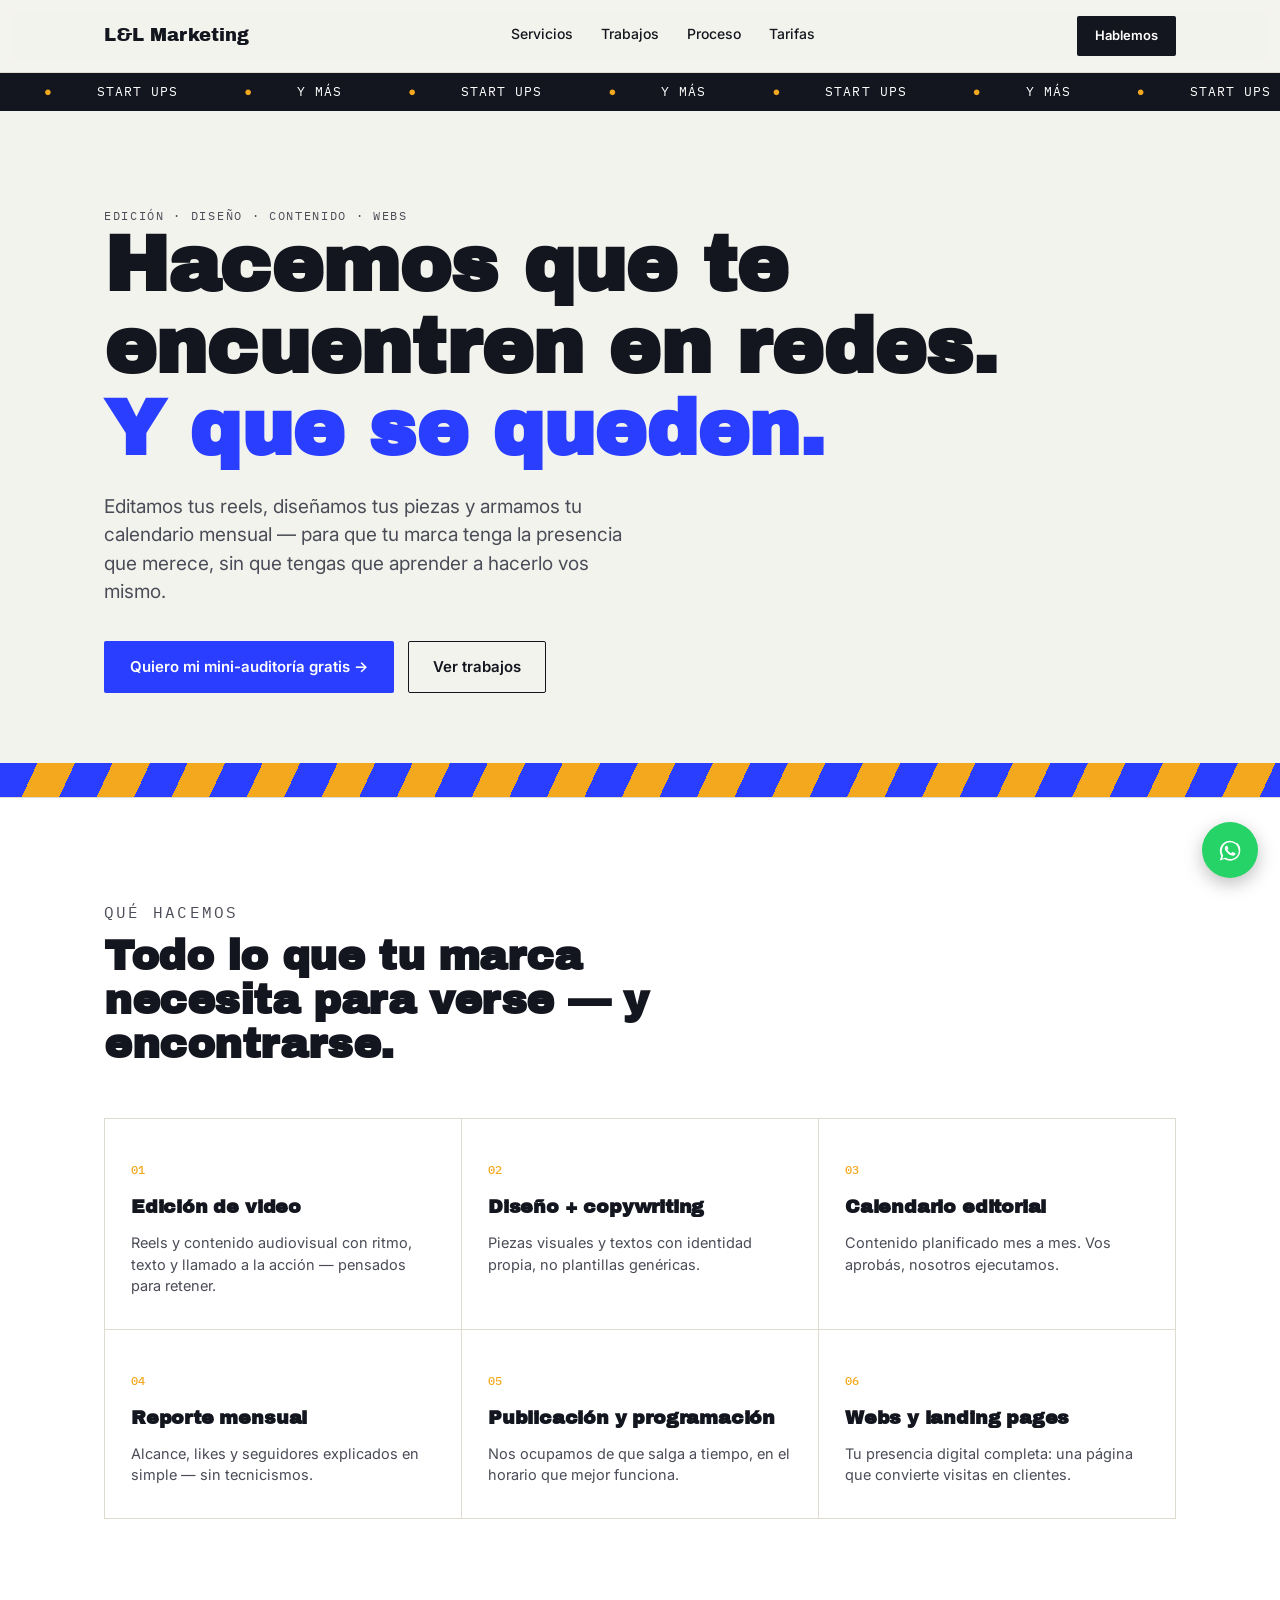
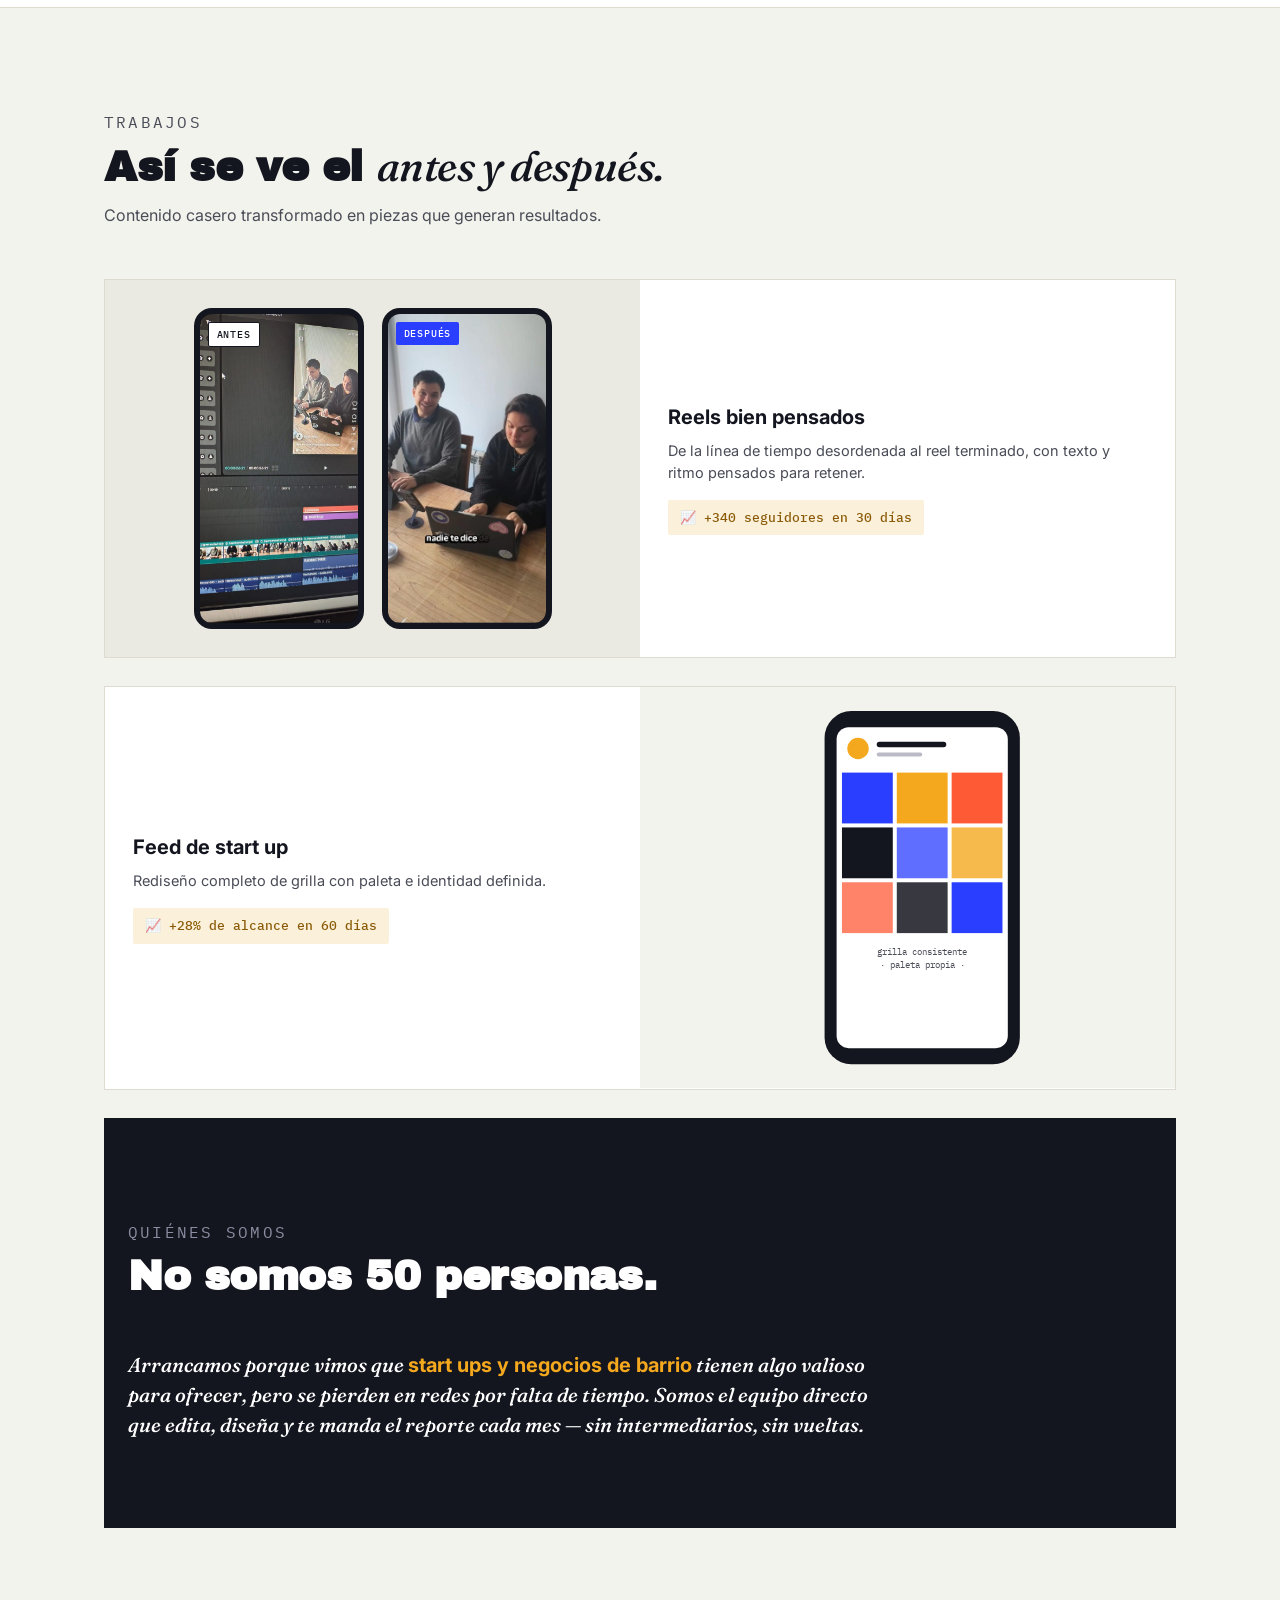
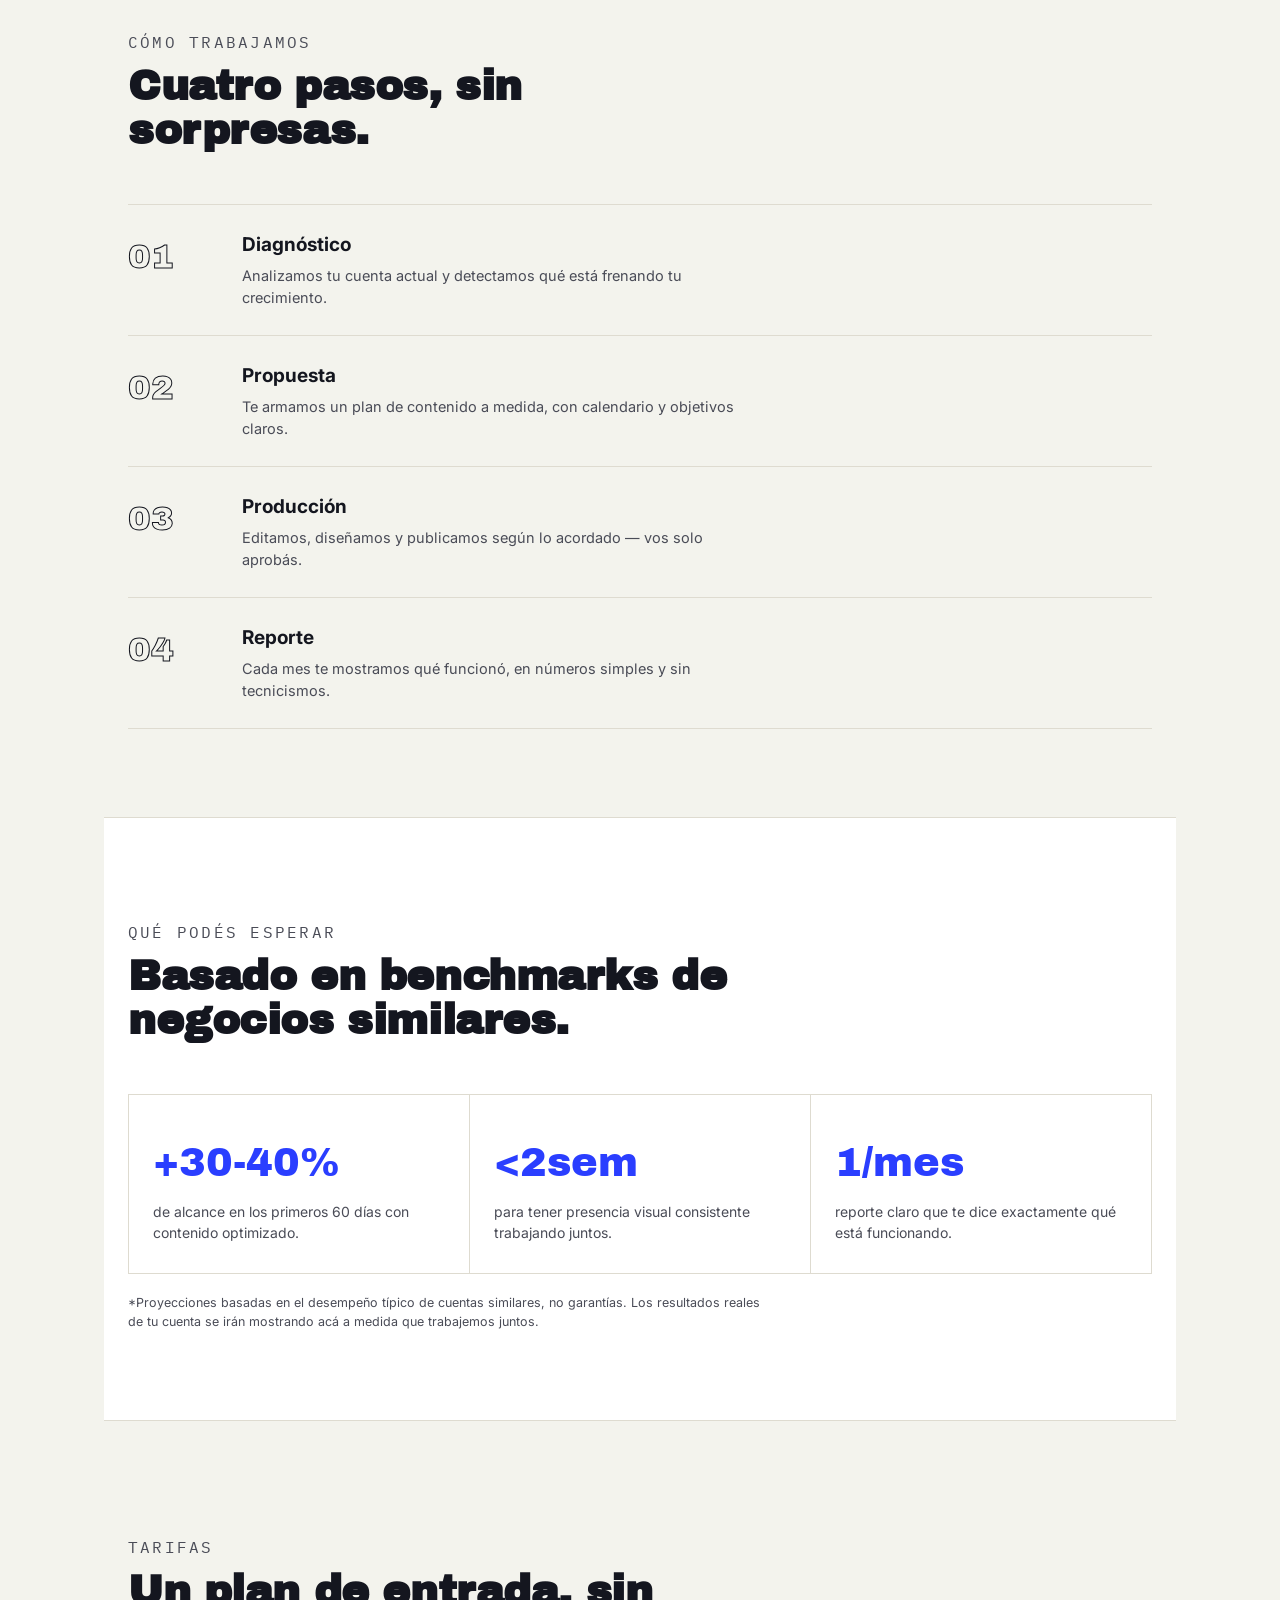
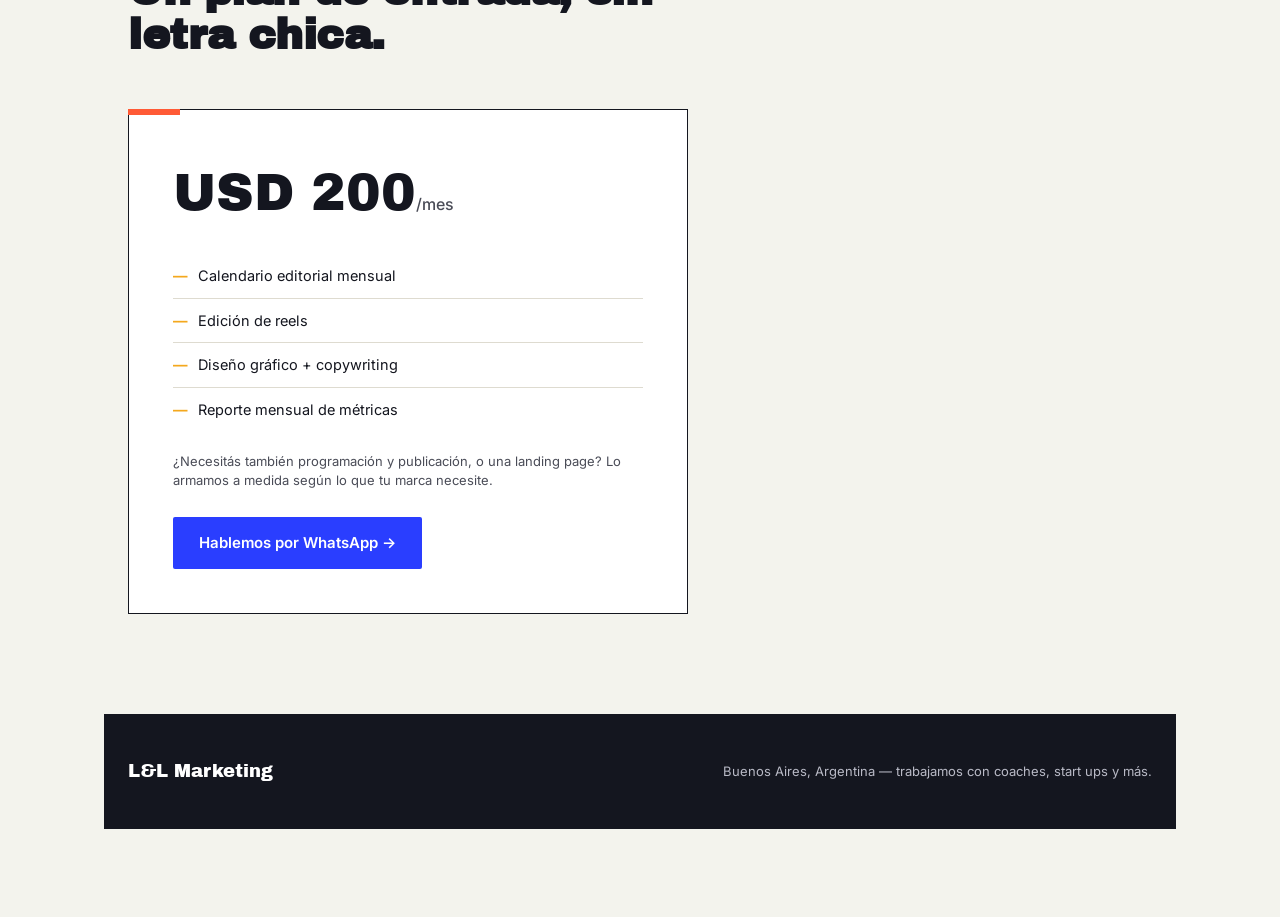
==== commit ae80316f: "actualización secciones" ====
--- a/index.html
+++ b/index.html
@@ -6,9 +6,9 @@
 
 <!-- ===== SEO básico ===== -->
 <!-- TODO: reemplazar TU-DOMINIO.com por tu dominio real en todas las URLs de esta sección -->
-<title>Edición de reels y diseño para coaches, start ups y negocios locales | L&L Marketing</title>
-<meta name="description" content="Editamos tus reels, diseñamos tus piezas y armamos tu calendario mensual. Agencia de contenido para coaches, start ups y y más. Plan desde USD 200/mes.">
-<meta name="keywords" content="edición de reels, diseño gráfico redes sociales, agencia de contenido, marketing para coaches, marketing para y más, calendario editorial, community manager Buenos Aires">
+<title>Edición de reels y diseño para start ups y negocios locales | L&L Marketing</title>
+<meta name="description" content="Editamos tus reels, diseñamos tus piezas y armamos tu calendario mensual. Agencia de contenido para start ups y y más. Plan desde USD 200/mes.">
+<meta name="keywords" content="edición de reels, diseño gráfico redes sociales, agencia de contenido, marketing y más, calendario editorial, community manager Buenos Aires">
 <meta name="robots" content="index, follow">
 <meta name="author" content="L&L Marketing">
 <link rel="canonical" href="https://l-l-marketing.vercel.app/">
@@ -17,7 +17,7 @@
 <meta property="og:type" content="website">
 <meta property="og:url" content="https://l-l-marketing.vercel.app/">
 <meta property="og:title" content="Hacemos que te encuentren en redes. Y que se queden.">
-<meta property="og:description" content="Edición de video, diseño y estrategia de contenido para coaches, start ups y negocios que quieren crecer en redes sociales. Plan desde USD 200/mes.">
+<meta property="og:description" content="Edición de video, diseño y estrategia de contenido para start ups y negocios que quieren crecer en redes sociales. Plan desde USD 200/mes.">
 <meta property="og:image" content="https://l-l-marketing.vercel.app/og-image.jpg">
 <meta property="og:image:width" content="1200">
 <meta property="og:image:height" content="630">
@@ -27,7 +27,7 @@
 <!-- ===== Twitter / X Card ===== -->
 <meta name="twitter:card" content="summary_large_image">
 <meta name="twitter:title" content="Hacemos que te encuentren en redes. Y que se queden.">
-<meta name="twitter:description" content="Edición de video, diseño y estrategia de contenido para coaches, start ups y negocios que quieren crecer en redes sociales.">
+<meta name="twitter:description" content="Edición de video, diseño y estrategia de contenido start ups y negocios que quieren crecer en redes sociales.">
 <meta name="twitter:image" content="https://l-l-marketing.vercel.app/og-image.jpg">
 
 <!-- ===== Favicon (reemplazar por tus propios archivos) ===== -->
@@ -44,7 +44,7 @@
   "@context": "https://schema.org",
   "@type": "ProfessionalService",
   "name": "L&L Marketing",
-  "description": "Agencia de edición de video, diseño gráfico, copywriting y gestión de redes sociales para coaches, start ups y negocios locales.",
+  "description": "Agencia de edición de video, diseño gráfico, copywriting y gestión de redes sociales para start ups y negocios locales.",
   "url": "https://l-l-marketing.vercel.app/",
   "image": "https://l-l-marketing.vercel.app/og-image.jpg",
   "priceRange": "USD 200 - USD 500",
@@ -89,16 +89,12 @@
 
 <div class="ticker" aria-hidden="true">
   <div class="ticker-track">
-    <span><span class="dot">●</span>COACHES</span>
     <span><span class="dot">●</span>START UPS</span>
     <span><span class="dot">●</span>Y MÁS</span>
-    <span><span class="dot">●</span>COACHES</span>
     <span><span class="dot">●</span>START UPS</span>
     <span><span class="dot">●</span>Y MÁS</span>
-    <span><span class="dot">●</span>COACHES</span>
     <span><span class="dot">●</span>START UPS</span>
     <span><span class="dot">●</span>Y MÁS</span>
-    <span><span class="dot">●</span>COACHES</span>
     <span><span class="dot">●</span>START UPS</span>
     <span><span class="dot">●</span>Y MÁS</span>
   </div>
@@ -222,39 +218,6 @@
       </div>
     </div>
 
-    <div class="sample">
-      <div class="sample-media">
-        <svg viewBox="0 0 400 300" preserveAspectRatio="xMidYMid slice" role="img" aria-label="Mockup de varias fotos de productos sueltas, desprolijas y sin diseño, como llegan antes del trabajo de la agencia">
-          <rect width="400" height="300" fill="#EAEAE2"/>
-          <g transform="rotate(-7 120 110)">
-            <rect x="70" y="70" width="100" height="80" fill="#C9B79C" stroke="#FFFFFF" stroke-width="4"/>
-            <text x="76" y="146" font-family="IBM Plex Mono, monospace" font-size="8" fill="#6A5B45" opacity=".7">IMG_2031.jpg</text>
-          </g>
-          <g transform="rotate(5 250 90)">
-            <rect x="205" y="55" width="90" height="72" fill="#A98B6A" stroke="#FFFFFF" stroke-width="4"/>
-            <text x="210" y="123" font-family="IBM Plex Mono, monospace" font-size="8" fill="#FFFFFF" opacity=".8">IMG_2033.jpg</text>
-          </g>
-          <g transform="rotate(-4 165 205)">
-            <rect x="120" y="170" width="96" height="76" fill="#8B6F4E" stroke="#FFFFFF" stroke-width="4"/>
-            <text x="126" y="242" font-family="IBM Plex Mono, monospace" font-size="8" fill="#FFFFFF" opacity=".8">IMG_2034.jpg</text>
-          </g>
-          <g transform="rotate(8 300 210)">
-            <rect x="255" y="175" width="88" height="70" fill="#D8CBB5" stroke="#FFFFFF" stroke-width="4"/>
-            <text x="260" y="241" font-family="IBM Plex Mono, monospace" font-size="8" fill="#6A5B45" opacity=".7">IMG_2036.jpg</text>
-          </g>
-        </svg>
-      </div>
-      <div class="sample-info">
-        <h3>Piezas</h3>
-        <p>De fotos de productos sueltas a un feed que muestra oficio y calidad.</p>
-        <div class="metric">📈 +12K reproducciones en un reel</div>
-      </div>
-    </div>
-
-    <p class="disclaimer">*Mockups ilustrativos del formato de trabajo — todavía no tenemos casos reales para mostrar. Las métricas corresponden a benchmarks proyectados para cuentas similares en cada nicho, no a resultados garantizados. Vamos a reemplazar esto por casos reales apenas los tengamos.</p>
-  </div>
-</section>
-
 <!-- SOBRE NOSOTROS -->
 <section class="about">
   <div class="wrap">
@@ -262,7 +225,7 @@
       <p class="eyebrow" style="color:#8b8da0;">Quiénes somos</p>
       <h2 class="display">No somos 50 personas.</h2>
     </div>
-    <p class="about-text">Arrancamos porque vimos que <strong>coaches, start ups y negocios de barrio</strong> tienen algo valioso para ofrecer, pero se pierden en redes por falta de tiempo. Somos el equipo directo que edita, diseña y te manda el reporte cada mes — sin intermediarios, sin vueltas.</p>
+    <p class="about-text">Arrancamos porque vimos que <strong> start ups y negocios de barrio</strong> tienen algo valioso para ofrecer, pero se pierden en redes por falta de tiempo. Somos el equipo directo que edita, diseña y te manda el reporte cada mes — sin intermediarios, sin vueltas.</p>
   </div>
 </section>
 
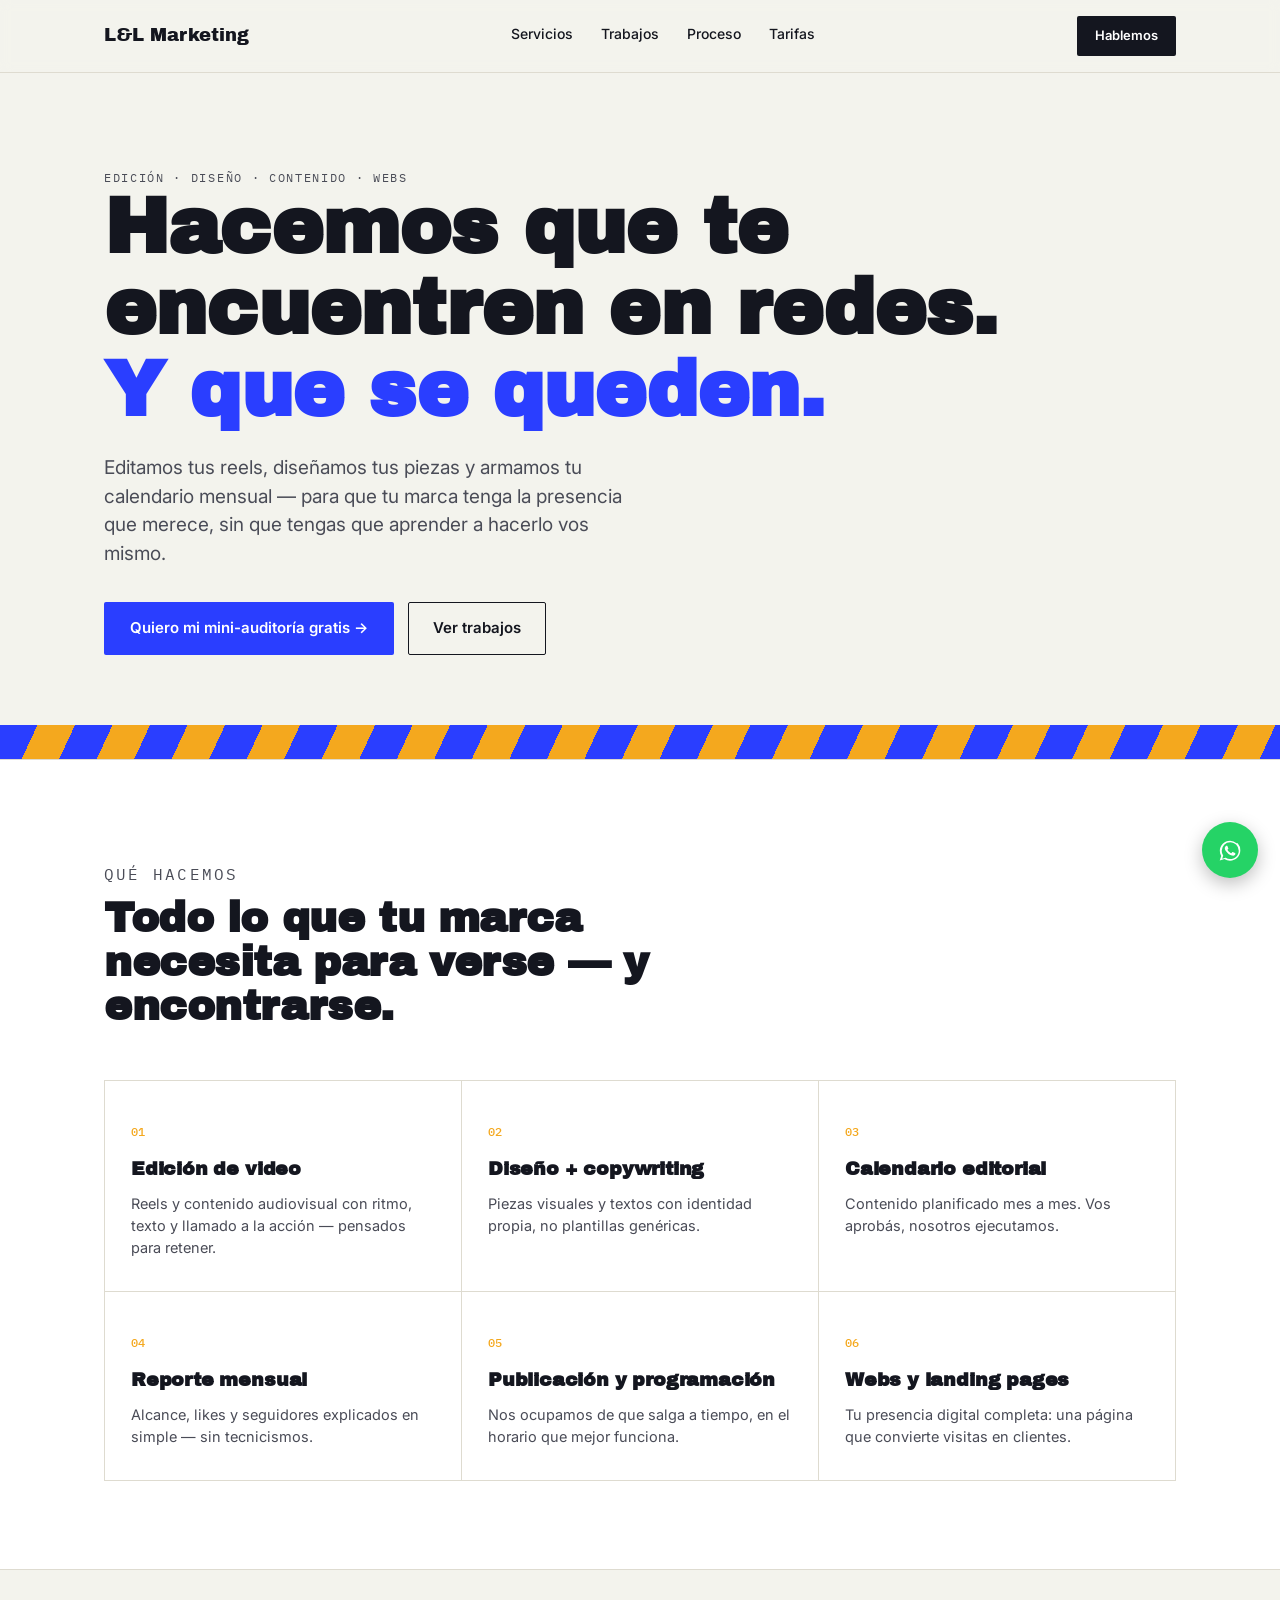
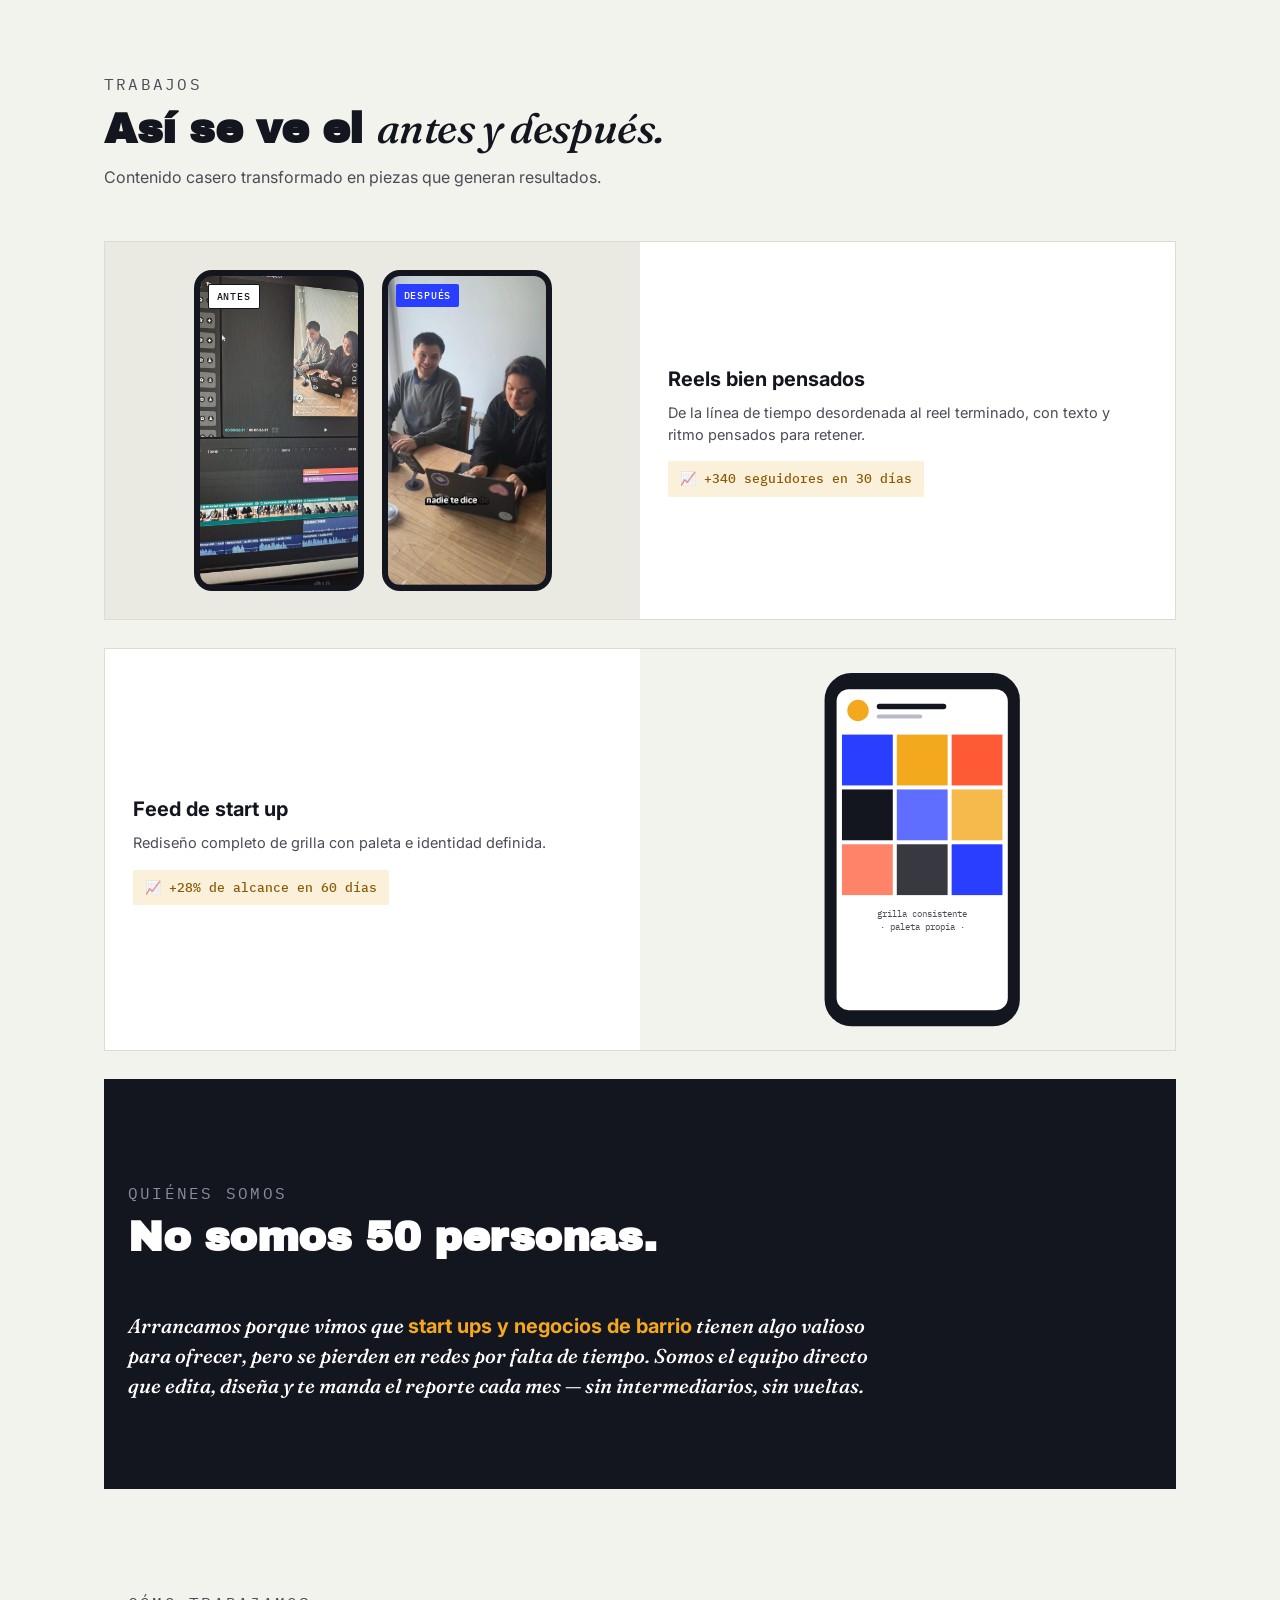
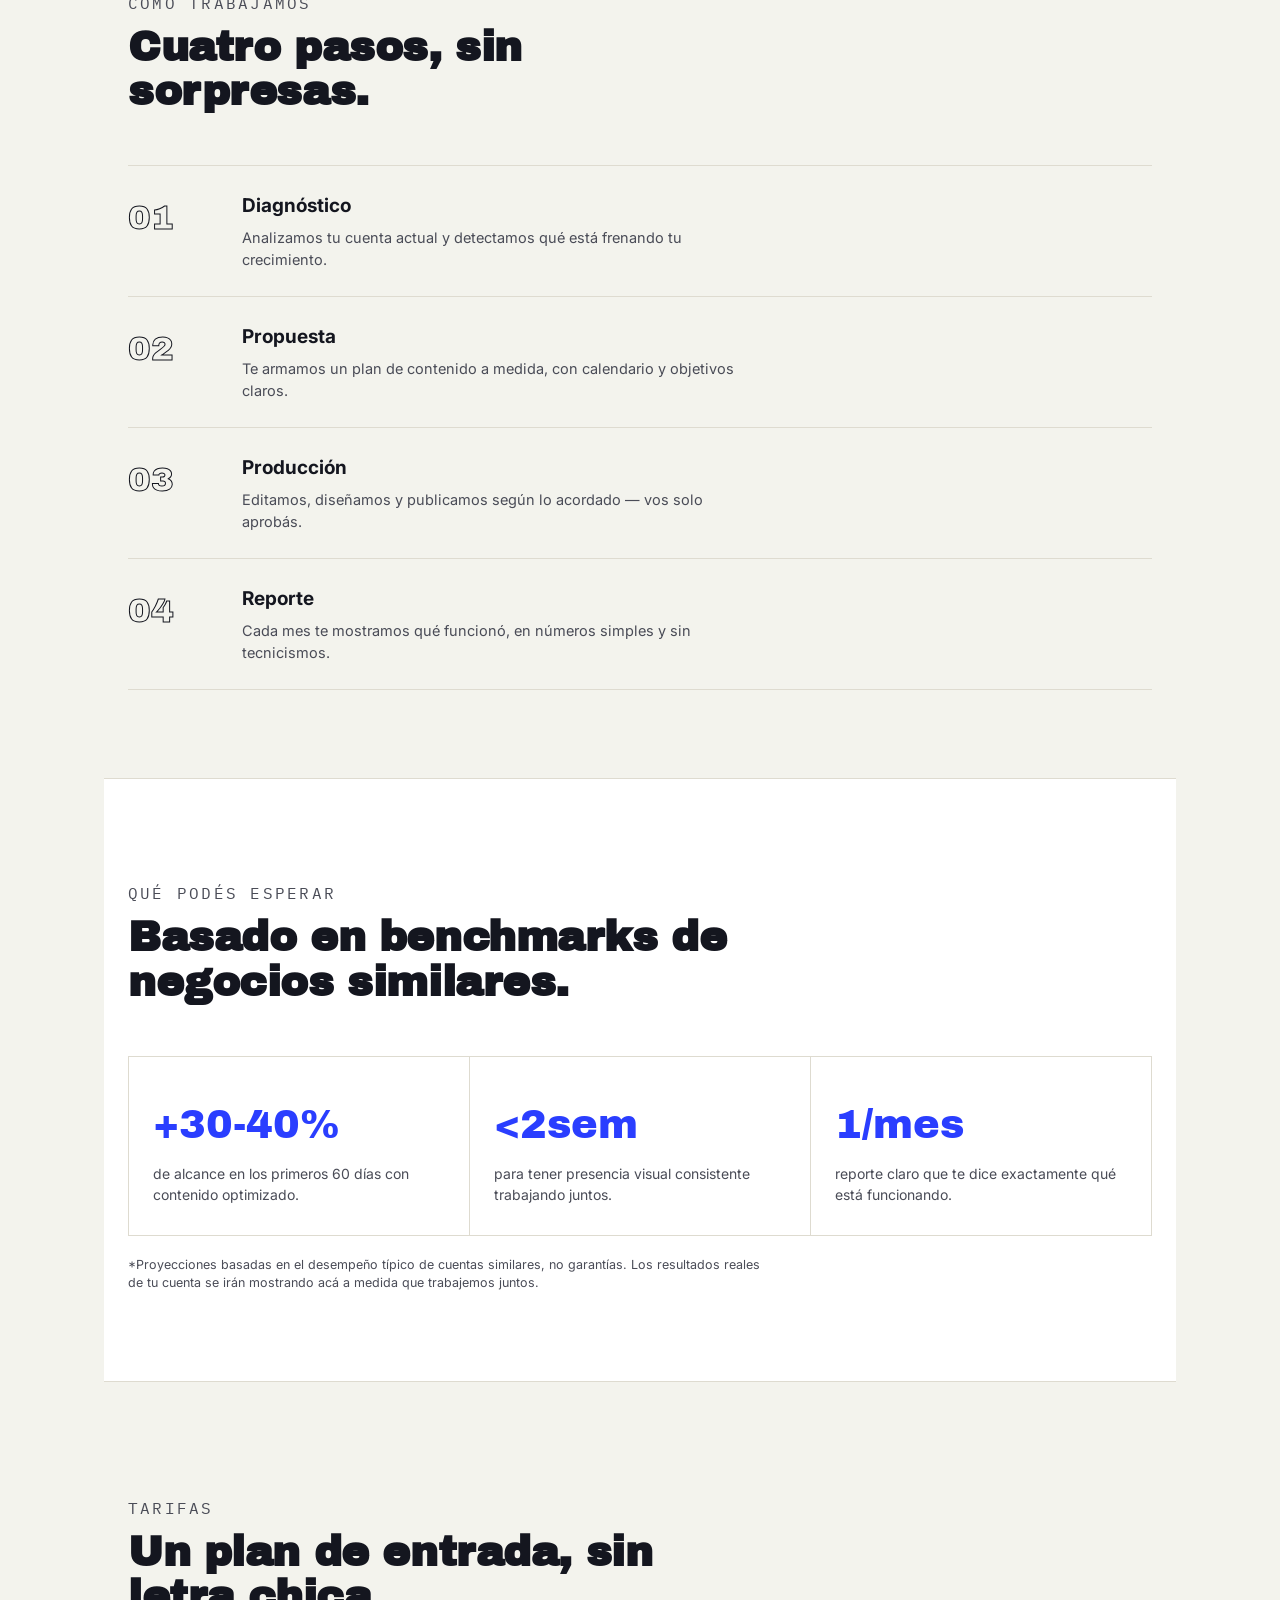
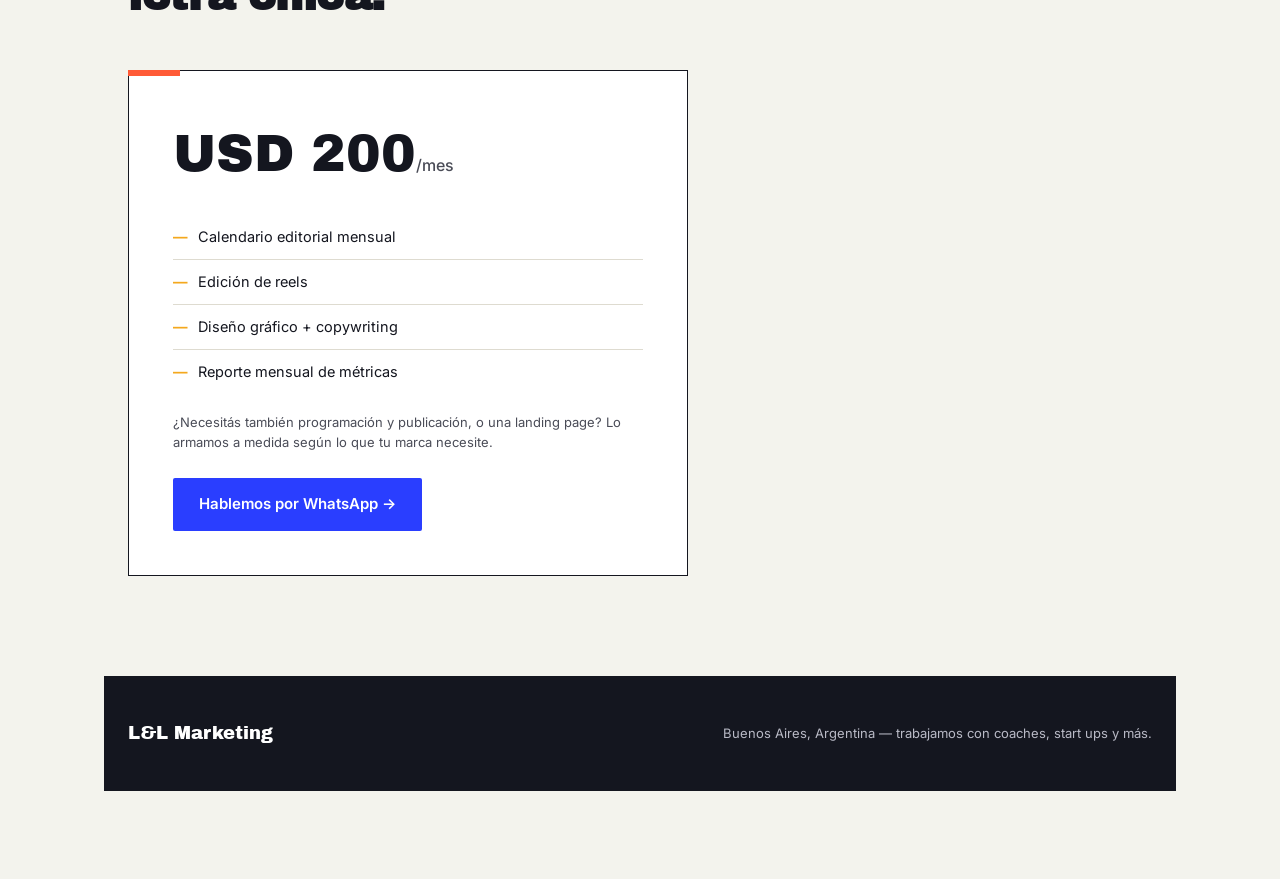
==== commit 27108859: "saque la linea negra" ====
--- a/index.html
+++ b/index.html
@@ -87,7 +87,7 @@
   </nav>
 </header>
 
-<div class="ticker" aria-hidden="true">
+<!-- <div class="ticker" aria-hidden="true">
   <div class="ticker-track">
     <span><span class="dot">●</span>START UPS</span>
     <span><span class="dot">●</span>Y MÁS</span>
@@ -98,7 +98,7 @@
     <span><span class="dot">●</span>START UPS</span>
     <span><span class="dot">●</span>Y MÁS</span>
   </div>
-</div>
+</div> -->
 
 <!-- HERO -->
 <section class="hero">
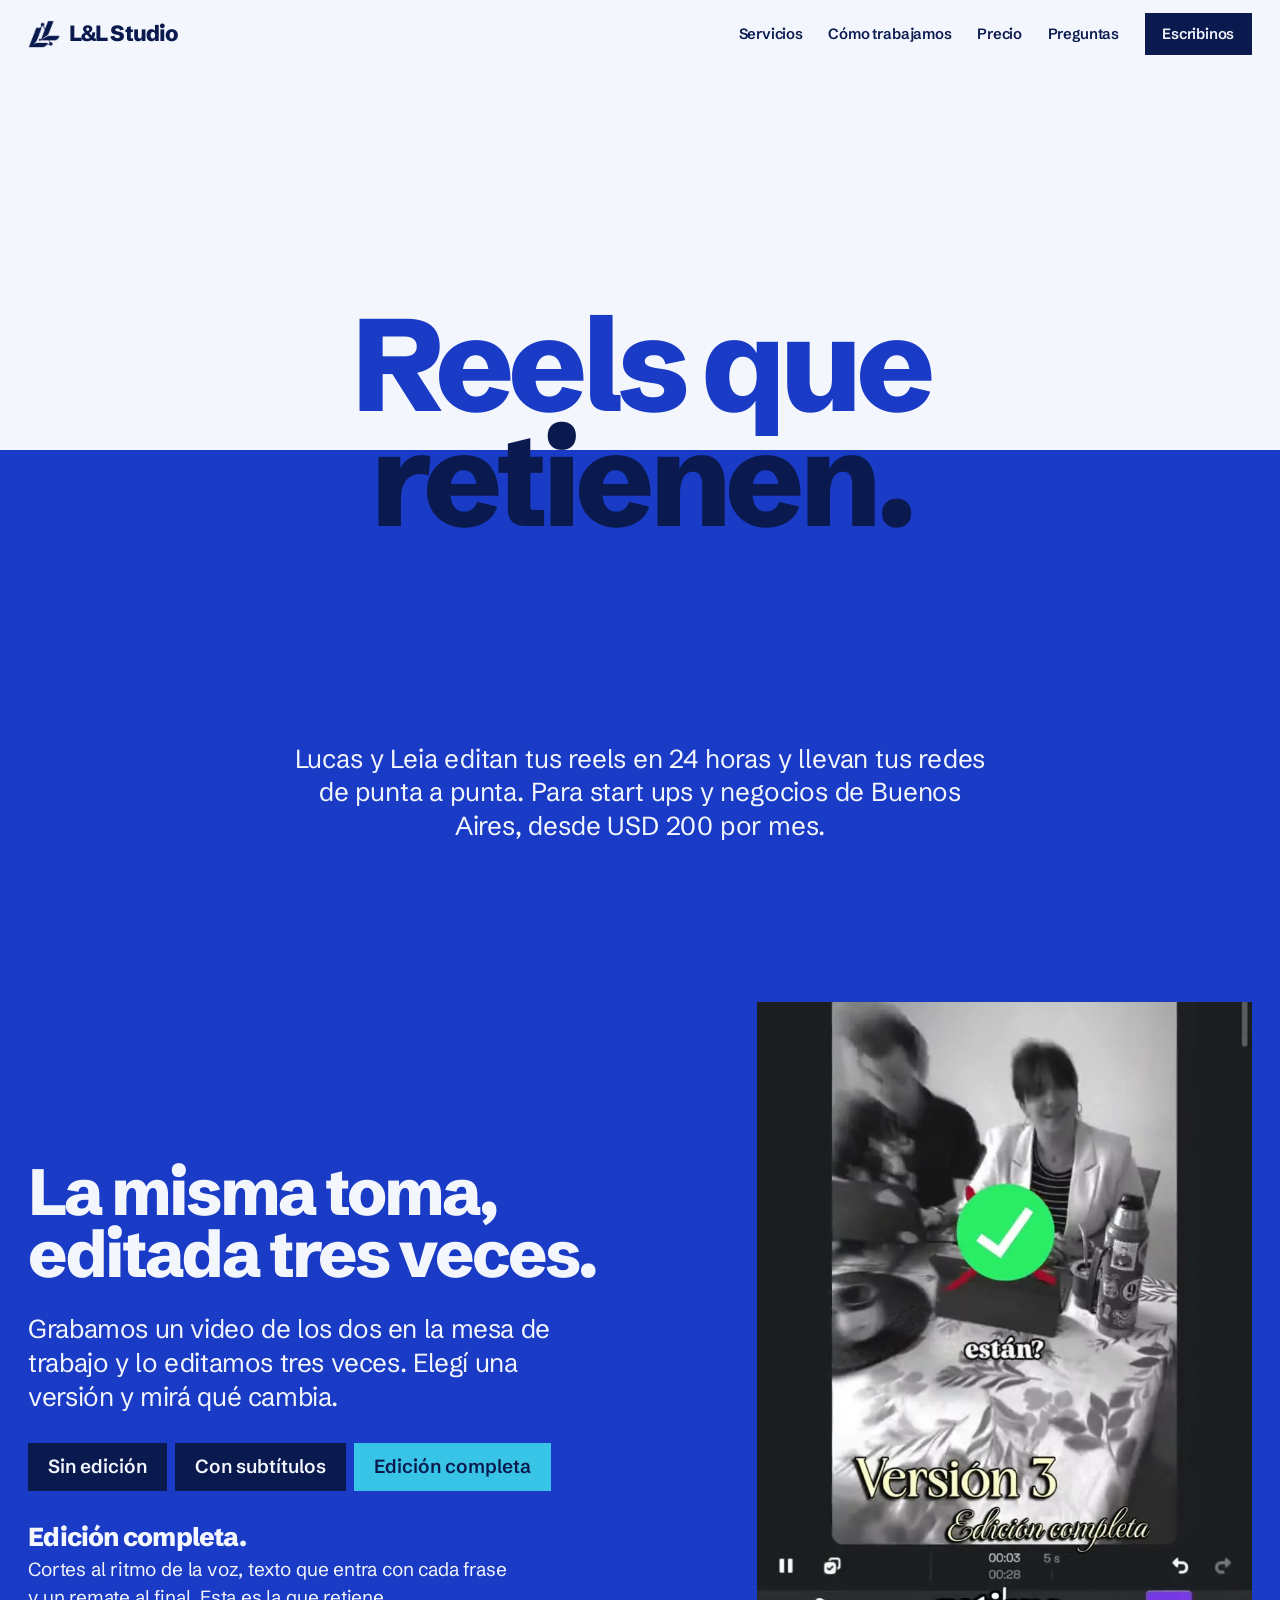
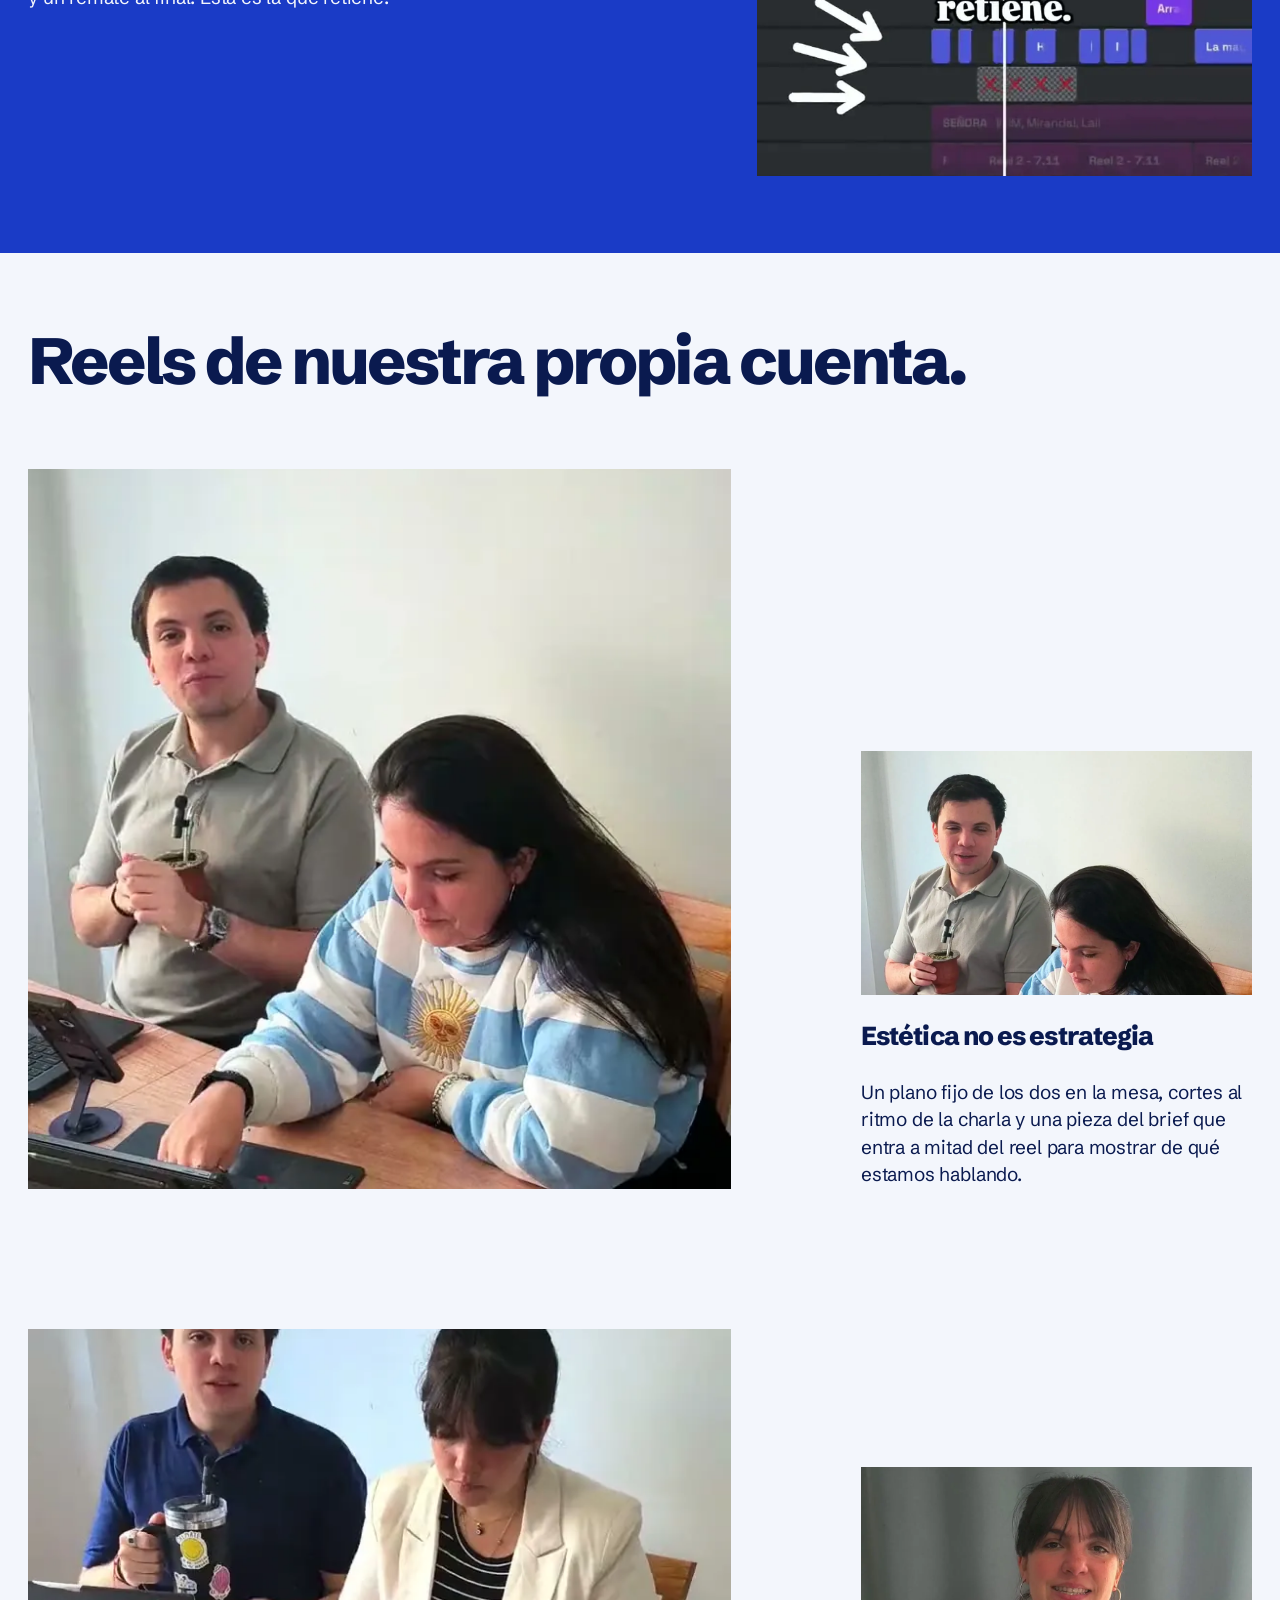
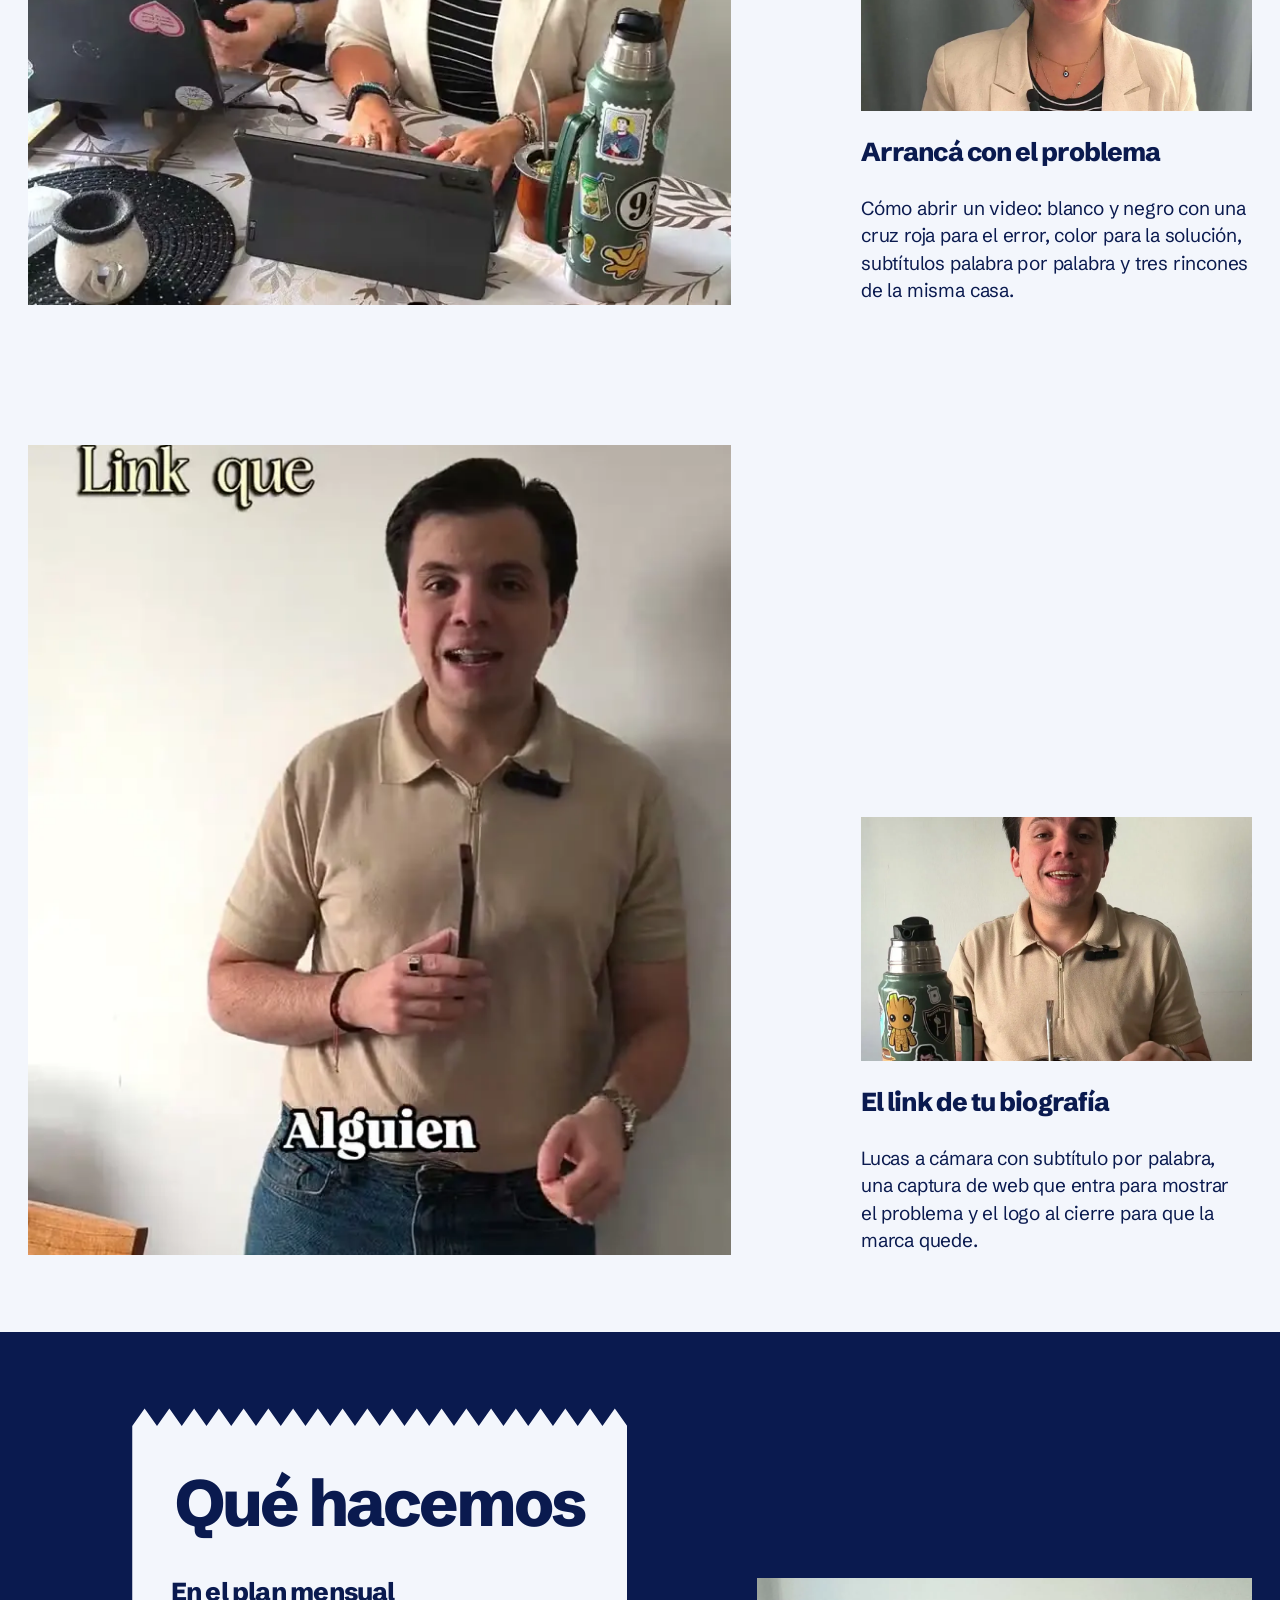
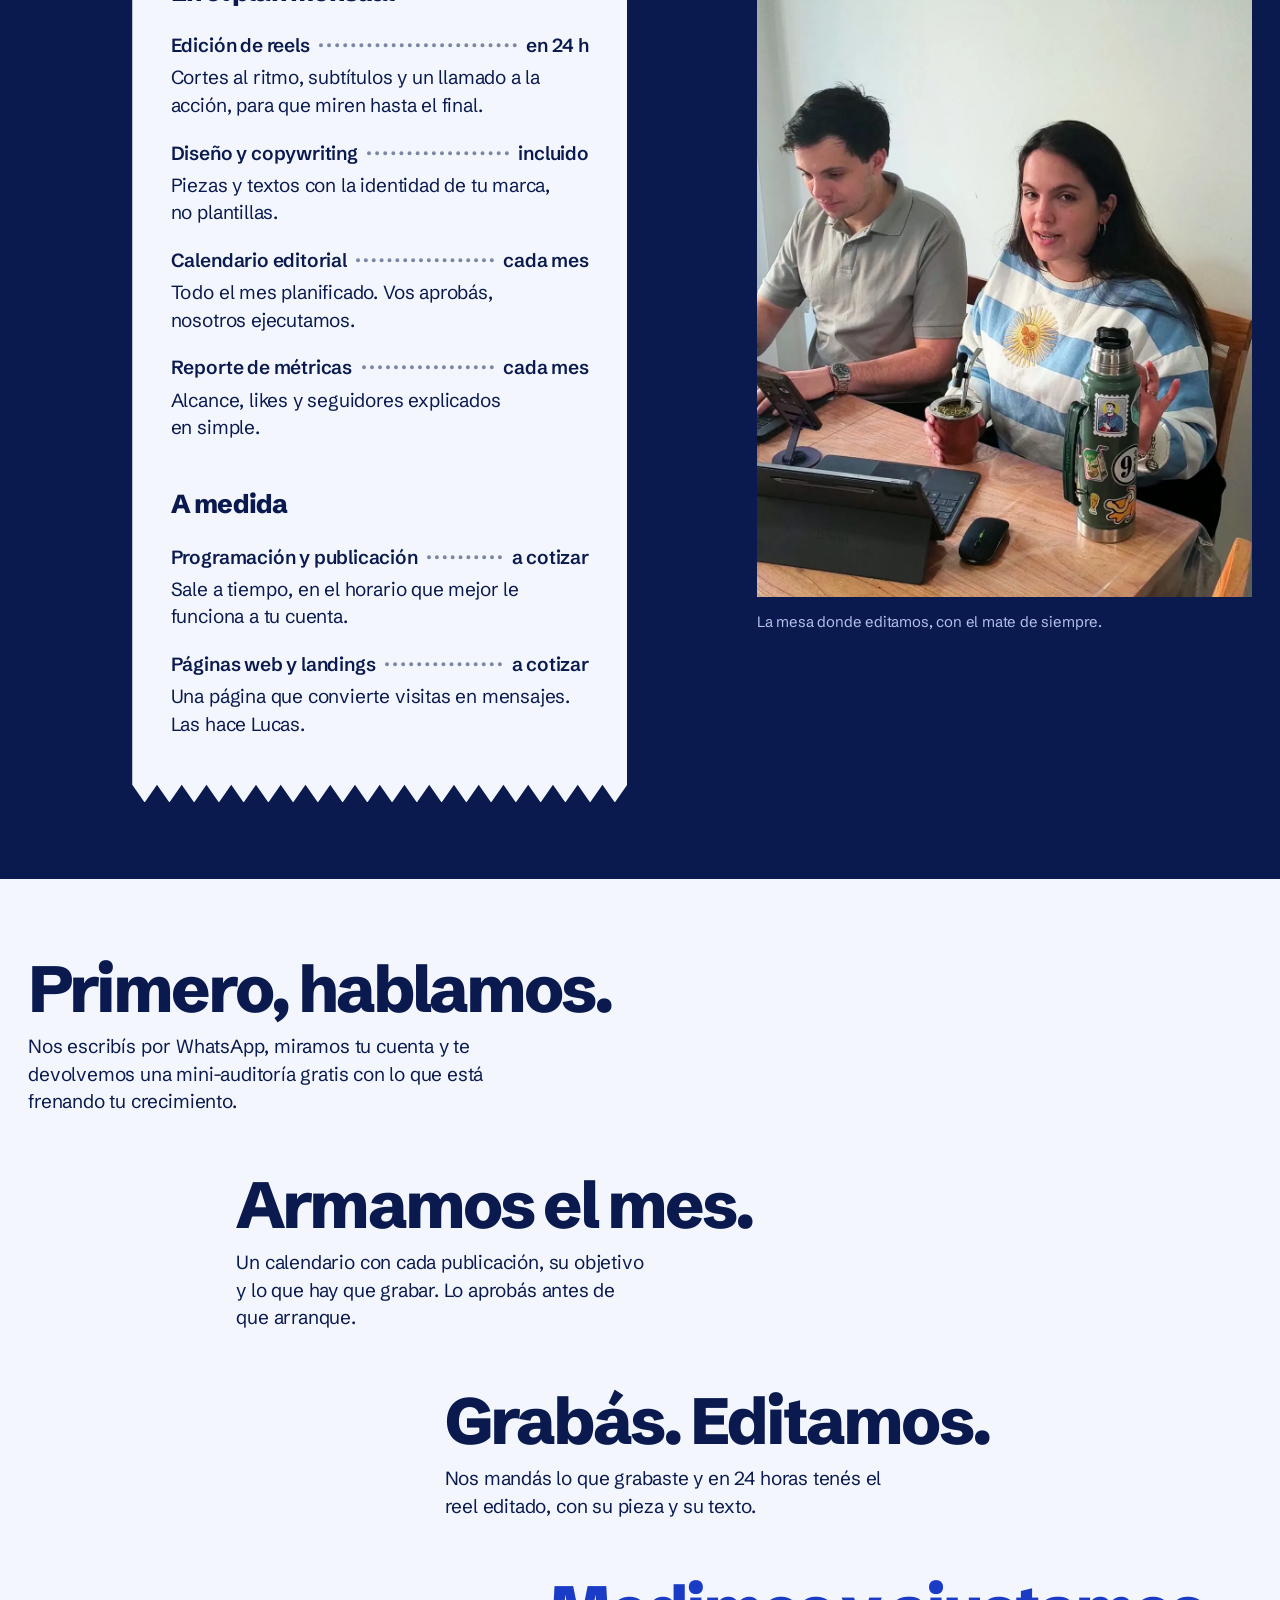
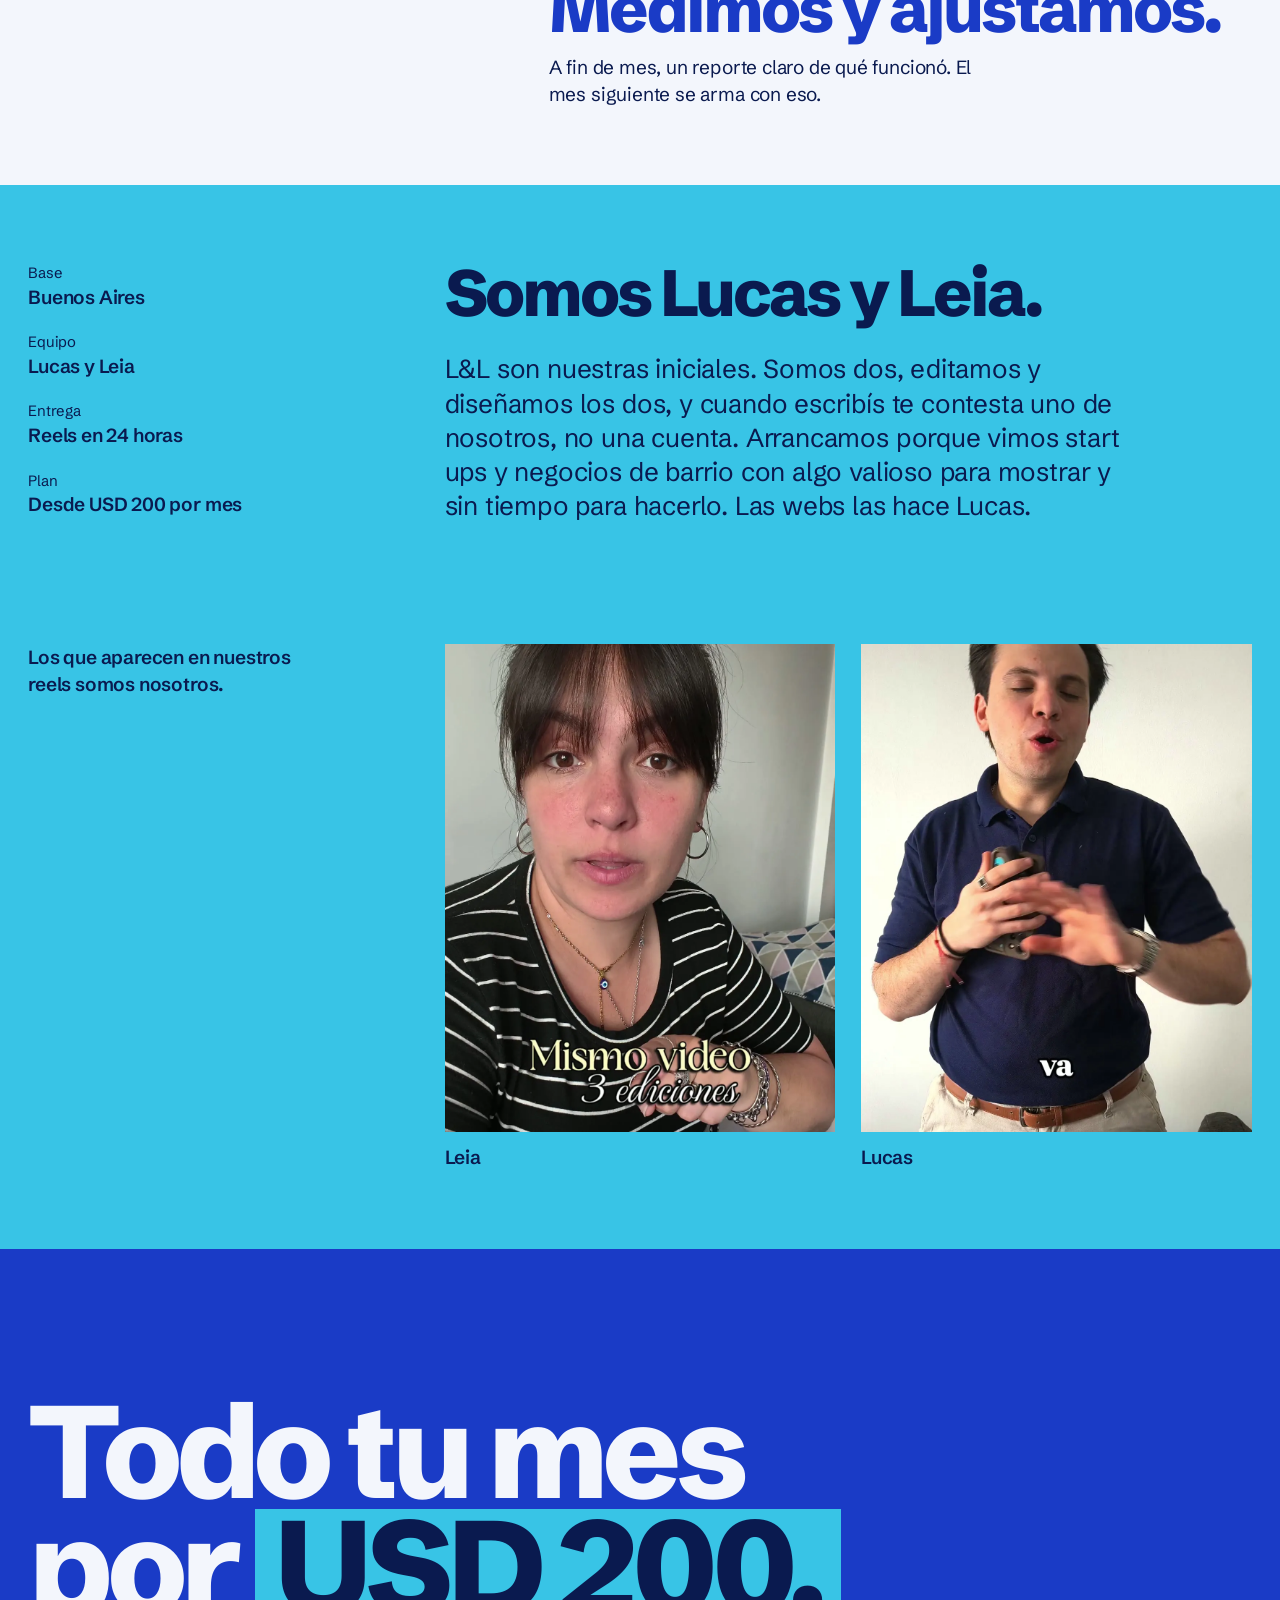
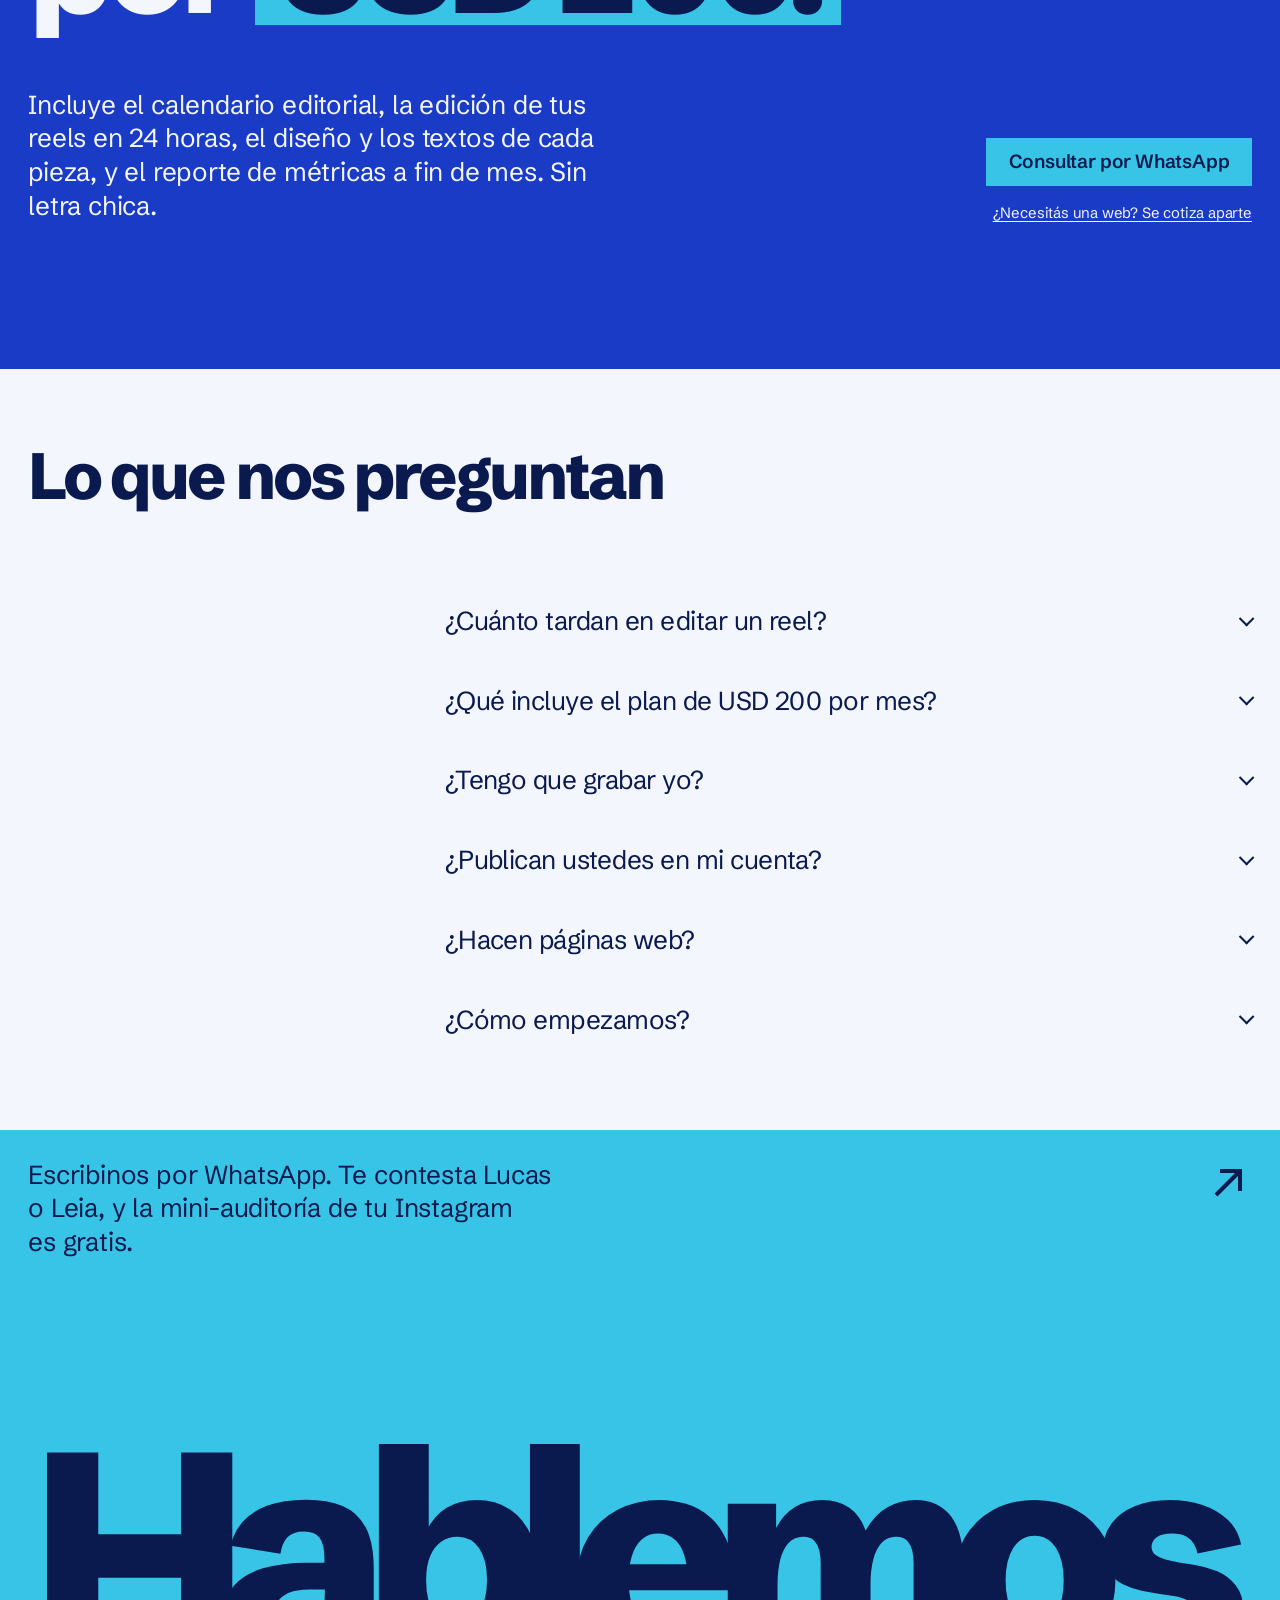
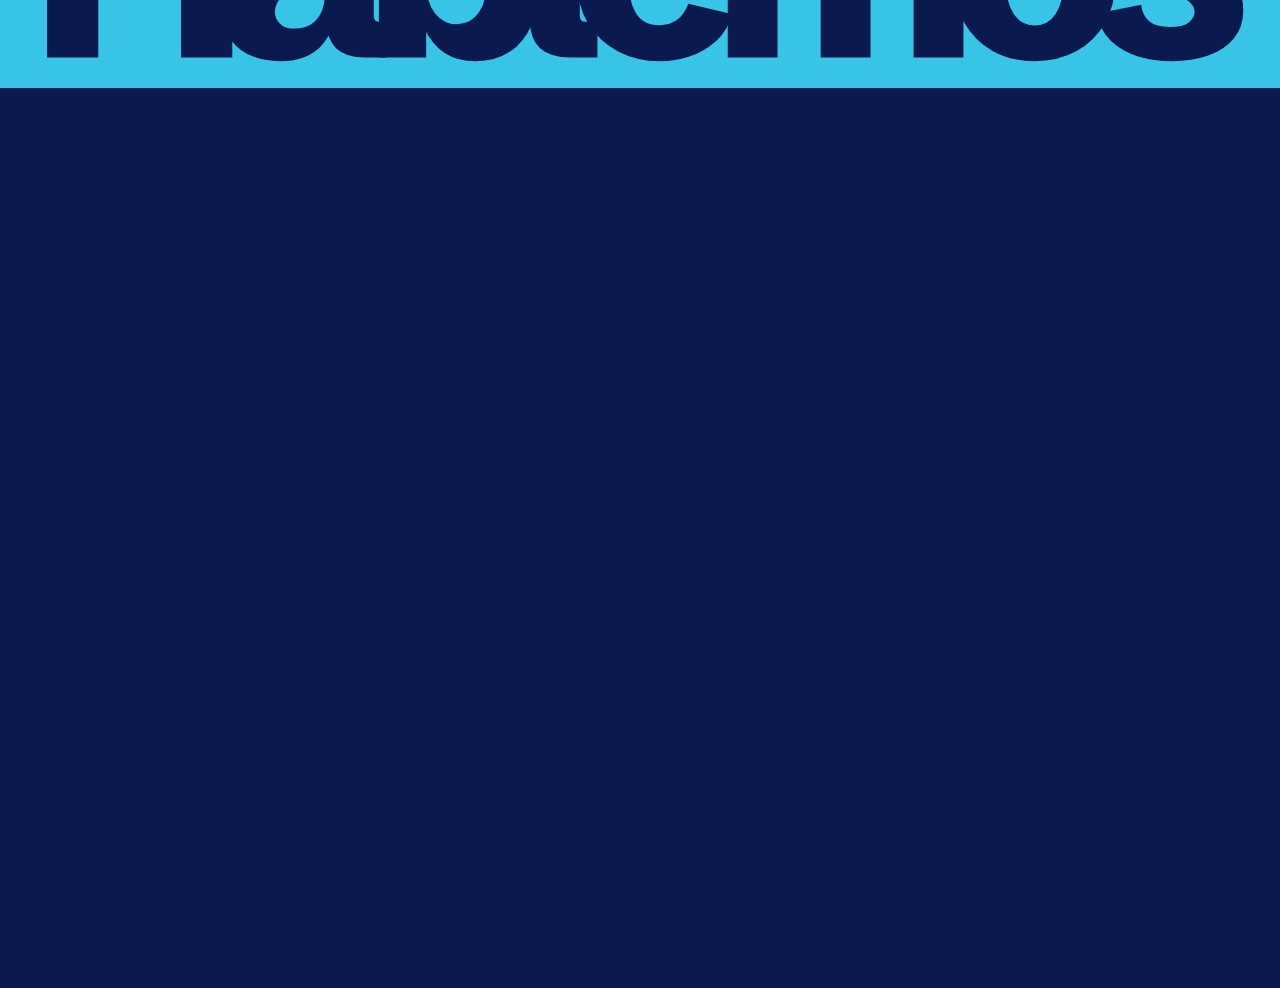
==== commit 6ce6f638: "Rediseño completo como L&L Studio con páginas por servicio y SEO - Nueva dirección visual: titular p" ====
--- a/index.html
+++ b/index.html
@@ -1,320 +1,392 @@
 <!DOCTYPE html>
-<html lang="es">
+<html lang="es-AR" class="no-js">
 <head>
 <meta charset="UTF-8">
-<meta name="viewport" content="width=device-width, initial-scale=1.0">
-
-<!-- ===== SEO básico ===== -->
-<!-- TODO: reemplazar TU-DOMINIO.com por tu dominio real en todas las URLs de esta sección -->
-<title>Edición de reels y diseño para start ups y negocios locales | L&L Marketing</title>
-<meta name="description" content="Editamos tus reels, diseñamos tus piezas y armamos tu calendario mensual. Agencia de contenido para start ups y y más. Plan desde USD 200/mes.">
-<meta name="keywords" content="edición de reels, diseño gráfico redes sociales, agencia de contenido, marketing y más, calendario editorial, community manager Buenos Aires">
-<meta name="robots" content="index, follow">
-<meta name="author" content="L&L Marketing">
+<meta name="viewport" content="width=device-width, initial-scale=1">
+<script>document.documentElement.className = 'js'</script>
+
+<title>Edición de reels y redes en Buenos Aires | L&amp;L Studio</title>
+<meta name="description" content="Lucas y Leia editan tus reels en 24 horas, diseñan tus piezas y gestionan tus redes. Para start ups y negocios de Buenos Aires, desde USD 200/mes.">
 <link rel="canonical" href="https://l-l-marketing.vercel.app/">
-
-<!-- ===== Open Graph (WhatsApp, Instagram, Facebook, LinkedIn) ===== -->
+<meta name="robots" content="index, follow, max-image-preview:large">
+<meta name="theme-color" content="#0a1a4f">
+
 <meta property="og:type" content="website">
+<meta property="og:site_name" content="L&amp;L Studio">
+<meta property="og:locale" content="es_AR">
 <meta property="og:url" content="https://l-l-marketing.vercel.app/">
-<meta property="og:title" content="Hacemos que te encuentren en redes. Y que se queden.">
-<meta property="og:description" content="Edición de video, diseño y estrategia de contenido para start ups y negocios que quieren crecer en redes sociales. Plan desde USD 200/mes.">
+<meta property="og:title" content="L&amp;L Studio — Reels que retienen">
+<meta property="og:description" content="Edición de reels en 24 horas, diseño y gestión de redes para start ups y negocios locales. Desde USD 200 por mes.">
 <meta property="og:image" content="https://l-l-marketing.vercel.app/og-image.jpg">
 <meta property="og:image:width" content="1200">
 <meta property="og:image:height" content="630">
-<meta property="og:locale" content="es_AR">
-<meta property="og:site_name" content="L&L Marketing">
-
-<!-- ===== Twitter / X Card ===== -->
+<meta property="og:image:alt" content="L&amp;L Studio: Reels que retienen">
 <meta name="twitter:card" content="summary_large_image">
-<meta name="twitter:title" content="Hacemos que te encuentren en redes. Y que se queden.">
-<meta name="twitter:description" content="Edición de video, diseño y estrategia de contenido start ups y negocios que quieren crecer en redes sociales.">
-<meta name="twitter:image" content="https://l-l-marketing.vercel.app/og-image.jpg">
-
-<!-- ===== Favicon (reemplazar por tus propios archivos) ===== -->
-<link rel="icon" type="image/png" href="/favicon.png">
+
+<link rel="icon" href="favicon.png" type="image/png">
+<link rel="apple-touch-icon" href="apple-touch-icon.png">
 
 <link rel="preconnect" href="https://fonts.googleapis.com">
 <link rel="preconnect" href="https://fonts.gstatic.com" crossorigin>
-<link href="https://fonts.googleapis.com/css2?family=Archivo+Black&family=Fraunces:ital,wght@1,500;1,600&family=Inter:wght@400;500;600;700&family=IBM+Plex+Mono:wght@400;500&display=swap" rel="stylesheet">
-
-<!-- ===== Datos estructurados (Schema.org) — LocalBusiness ===== -->
-<!-- Esto ayuda a Google a entenderte como negocio local y habilita rich results (estrellas, horario, etc.) -->
+<link href="https://fonts.googleapis.com/css2?family=Schibsted+Grotesk:wght@400;600;800&display=swap" rel="stylesheet">
+<link rel="stylesheet" href="styles.css">
+<link rel="preload" as="image" href="media/edicion-3.webp">
+
 <script type="application/ld+json">
 {
   "@context": "https://schema.org",
-  "@type": "ProfessionalService",
-  "name": "L&L Marketing",
-  "description": "Agencia de edición de video, diseño gráfico, copywriting y gestión de redes sociales para start ups y negocios locales.",
-  "url": "https://l-l-marketing.vercel.app/",
-  "image": "https://l-l-marketing.vercel.app/og-image.jpg",
-  "priceRange": "USD 200 - USD 500",
-  "areaServed": {
-    "@type": "Country",
-    "name": "Argentina"
-  },
-  "address": {
-    "@type": "PostalAddress",
-    "addressLocality": "Buenos Aires",
-    "addressCountry": "AR"
-  },
-  "sameAs": [
-    "https://www.instagram.com/l-l-marketing/",
-    "https://wa.me/5491163647233"
-  ],
-  "makesOffer": [
-    { "@type": "Offer", "itemOffered": { "@type": "Service", "name": "Edición de video / reels" } },
-    { "@type": "Offer", "itemOffered": { "@type": "Service", "name": "Diseño gráfico y copywriting" } },
-    { "@type": "Offer", "itemOffered": { "@type": "Service", "name": "Calendario editorial mensual" } },
-    { "@type": "Offer", "itemOffered": { "@type": "Service", "name": "Reporte mensual de métricas" } },
-    { "@type": "Offer", "itemOffered": { "@type": "Service", "name": "Diseño y desarrollo de webs" } }
+  "@graph": [
+    {
+      "@type": "ProfessionalService",
+      "@id": "https://l-l-marketing.vercel.app/#studio",
+      "name": "L&L Studio",
+      "description": "Estudio de edición de reels, diseño para redes, gestión de redes sociales y páginas web para start ups y negocios locales.",
+      "url": "https://l-l-marketing.vercel.app/",
+      "logo": "https://l-l-marketing.vercel.app/img/marca/icon-512.png",
+      "image": "https://l-l-marketing.vercel.app/og-image.jpg",
+      "email": "lmarketingl2511@gmail.com",
+      "telephone": "+54 9 11 6364-7233",
+      "priceRange": "Desde USD 200 por mes",
+      "address": { "@type": "PostalAddress", "addressLocality": "Buenos Aires", "addressCountry": "AR" },
+      "areaServed": { "@type": "Country", "name": "Argentina" },
+      "founder": [
+        { "@type": "Person", "name": "Lucas" },
+        { "@type": "Person", "name": "Leia" }
+      ],
+      "sameAs": ["https://www.instagram.com/l_lmarketing/"],
+      "hasOfferCatalog": {
+        "@type": "OfferCatalog",
+        "name": "Servicios",
+        "itemListElement": [
+          { "@type": "Offer", "itemOffered": { "@type": "Service", "name": "Edición de reels", "url": "https://l-l-marketing.vercel.app/edicion-de-reels/" } },
+          { "@type": "Offer", "itemOffered": { "@type": "Service", "name": "Diseño para redes", "url": "https://l-l-marketing.vercel.app/diseno-para-redes/" } },
+          { "@type": "Offer", "itemOffered": { "@type": "Service", "name": "Gestión de redes", "url": "https://l-l-marketing.vercel.app/gestion-de-redes/" } },
+          { "@type": "Offer", "itemOffered": { "@type": "Service", "name": "Páginas web", "url": "https://l-l-marketing.vercel.app/paginas-web/" } }
+        ]
+      },
+      "makesOffer": {
+        "@type": "Offer",
+        "name": "Plan mensual",
+        "price": "200",
+        "priceCurrency": "USD",
+        "description": "Calendario editorial, edición de reels en 24 horas, diseño y copywriting, y reporte mensual de métricas."
+      }
+    },
+    {
+      "@type": "WebSite",
+      "@id": "https://l-l-marketing.vercel.app/#web",
+      "url": "https://l-l-marketing.vercel.app/",
+      "name": "L&L Studio",
+      "inLanguage": "es-AR",
+      "publisher": { "@id": "https://l-l-marketing.vercel.app/#studio" }
+    },
+    {
+      "@type": "FAQPage",
+      "mainEntity": [
+        { "@type": "Question", "name": "¿Cuánto tardan en editar un reel?", "acceptedAnswer": { "@type": "Answer", "text": "24 horas desde que recibimos el material." } },
+        { "@type": "Question", "name": "¿Qué incluye el plan de USD 200 por mes?", "acceptedAnswer": { "@type": "Answer", "text": "El calendario editorial del mes, la edición de tus reels, el diseño y los textos de cada pieza, y un reporte mensual de métricas." } },
+        { "@type": "Question", "name": "¿Tengo que grabar yo?", "acceptedAnswer": { "@type": "Answer", "text": "Sí. Vos grabás con el celular siguiendo el calendario, que dice qué grabar en cada publicación, y nosotros editamos." } },
+        { "@type": "Question", "name": "¿Publican ustedes en mi cuenta?", "acceptedAnswer": { "@type": "Answer", "text": "Si querés, sí. La programación y publicación se suma al plan y se cotiza según cuánto publiques." } },
+        { "@type": "Question", "name": "¿Hacen páginas web?", "acceptedAnswer": { "@type": "Answer", "text": "Sí, landings y sitios completos. Las diseña y programa Lucas, y se cotizan aparte del plan mensual." } },
+        { "@type": "Question", "name": "¿Cómo empezamos?", "acceptedAnswer": { "@type": "Answer", "text": "Escribinos por WhatsApp. Miramos tu Instagram y te devolvemos una mini-auditoría gratis con lo que está frenando tu crecimiento." } }
+      ]
+    }
   ]
 }
 </script>
-<link rel="stylesheet" href="styles.css">
 </head>
 <body>
 
-<header>
-  <nav>
-    <div class="logo">L&L<span> </span>Marketing</div>
-    <div class="nav-links">
+<header class="bar">
+  <a class="brand" href="./" aria-label="L&amp;L Studio, inicio"><span class="brand-mark" aria-hidden="true"></span><span class="brand-text">L&amp;L Studio</span></a>
+  <div class="bar-end">
+    <nav class="bar-links" aria-label="Principal">
       <a href="#servicios">Servicios</a>
-      <a href="#trabajos">Trabajos</a>
-      <a href="#proceso">Proceso</a>
-      <a href="#tarifas">Tarifas</a>
-    </div>
-    <a class="nav-cta" href="#cta" target="_blank" rel="noopener">Hablemos</a>
-  </nav>
+      <a href="#como">Cómo trabajamos</a>
+      <a href="#precio">Precio</a>
+      <a href="#preguntas">Preguntas</a>
+    </nav>
+    <details class="menu">
+      <summary>Menú</summary>
+      <nav aria-label="Principal en el celular">
+        <a href="#servicios">Servicios</a>
+        <a href="#como">Cómo trabajamos</a>
+        <a href="#precio">Precio</a>
+        <a href="#preguntas">Preguntas</a>
+      </nav>
+    </details>
+    <a class="button" href="https://wa.me/5491163647233?text=Hola!%20Vi%20la%20web%20de%20L%26L%20Studio%20y%20quiero%20consultar." target="_blank" rel="noopener">Escribinos</a>
+  </div>
 </header>
 
-<!-- <div class="ticker" aria-hidden="true">
-  <div class="ticker-track">
-    <span><span class="dot">●</span>START UPS</span>
-    <span><span class="dot">●</span>Y MÁS</span>
-    <span><span class="dot">●</span>START UPS</span>
-    <span><span class="dot">●</span>Y MÁS</span>
-    <span><span class="dot">●</span>START UPS</span>
-    <span><span class="dot">●</span>Y MÁS</span>
-    <span><span class="dot">●</span>START UPS</span>
-    <span><span class="dot">●</span>Y MÁS</span>
-  </div>
-</div> -->
-
-<!-- HERO -->
-<section class="hero">
-  <div class="wrap hero-inner">
-    <p class="eyebrow">Edición · Diseño · Contenido · Webs</p>
-    <h1 class="display">Hacemos que te encuentren en redes. <em>Y que se queden.</em></h1>
-    <p class="lede">Editamos tus reels, diseñamos tus piezas y armamos tu calendario mensual — para que tu marca tenga la presencia que merece, sin que tengas que aprender a hacerlo vos mismo.</p>
-    <div class="hero-ctas">
-      <a class="btn-primary" id="cta" href="https://wa.me/5491163647233?text=Hola!%20Vi%20la%20web%20y%20quiero%20mi%20mini-auditor%C3%ADa%20gratis%20de%20Instagram%20%F0%9F%99%8C" target="_blank" rel="noopener">
-        Quiero mi mini-auditoría gratis →
-      </a>
-      <a class="btn-ghost" href="#trabajos">Ver trabajos</a>
-    </div>
-  </div>
-  <div class="awning" aria-hidden="true"></div>
-</section>
-
-<!-- SERVICIOS -->
-<section class="services" id="servicios">
-  <div class="wrap">
-    <div class="section-head">
-      <p class="eyebrow">Qué hacemos</p>
-      <h2 class="display">Todo lo que tu marca necesita para verse — y encontrarse.</h2>
-    </div>
-  </div>
-  <div class="wrap">
-    <div class="service-grid">
-      <div class="service-card">
-        <p class="num">01</p>
-        <h3>Edición de video</h3>
-        <p>Reels y contenido audiovisual con ritmo, texto y llamado a la acción — pensados para retener.</p>
-      </div>
-      <div class="service-card">
-        <p class="num">02</p>
-        <h3>Diseño + copywriting</h3>
-        <p>Piezas visuales y textos con identidad propia, no plantillas genéricas.</p>
-      </div>
-      <div class="service-card">
-        <p class="num">03</p>
-        <h3>Calendario editorial</h3>
-        <p>Contenido planificado mes a mes. Vos aprobás, nosotros ejecutamos.</p>
-      </div>
-      <div class="service-card">
-        <p class="num">04</p>
-        <h3>Reporte mensual</h3>
-        <p>Alcance, likes y seguidores explicados en simple — sin tecnicismos.</p>
-      </div>
-      <div class="service-card">
-        <p class="num">05</p>
-        <h3>Publicación y programación</h3>
-        <p>Nos ocupamos de que salga a tiempo, en el horario que mejor funciona.</p>
-      </div>
-      <div class="service-card">
-        <p class="num">06</p>
-        <h3>Webs y landing pages</h3>
-        <p>Tu presencia digital completa: una página que convierte visitas en clientes.</p>
-      </div>
-    </div>
-  </div>
-</section>
-
-<!-- MUESTRAS -->
-<section id="trabajos">
-  <div class="wrap">
-    <div class="section-head">
-      <p class="eyebrow">Trabajos</p>
-      <h2 class="display">Así se ve el <span class="accent-italic">antes y después.</span></h2>
-      <p>Contenido casero transformado en piezas que generan resultados.</p>
-    </div>
-
-    <div class="sample">
-      <div class="sample-media dual-phone">
-        <div class="phone-mock">
-          <span class="tag tag-before">ANTES</span>
-          <img src="img/antes.jpg" alt="Captura del proceso de edición en bruto, con clips desordenados en la línea de tiempo, antes de terminar el reel">
-        </div>
-        <div class="phone-mock">
-          <span class="tag tag-after">DESPUÉS</span>
-          <img src="img/despues.jpg" alt="Mockup del reel terminado en formato celular, con texto en pantalla ya agregado">
-        </div>
-      </div>
-      <div class="sample-info">
-        <h3>Reels bien pensados</h3>
-        <p>De la línea de tiempo desordenada al reel terminado, con texto y ritmo pensados para retener.</p>
-        <div class="metric">📈 +340 seguidores en 30 días</div>
-      </div>
-    </div>
-
-    <div class="sample">
-      <div class="sample-info">
-        <h3>Feed de start up</h3>
-        <p>Rediseño completo de grilla con paleta e identidad definida.</p>
-        <div class="metric">📈 +28% de alcance en 60 días</div>
-      </div>
-      <div class="sample-media">
-        <svg viewBox="0 0 400 300" preserveAspectRatio="xMidYMid slice" role="img" aria-label="Mockup de un celular mostrando una grilla de Instagram curada de 3 por 3 con paleta de marca consistente">
-          <rect width="400" height="300" fill="#F3F3ED"/>
-          <rect x="138" y="18" width="146" height="264" rx="20" fill="#14161F"/>
-          <rect x="147" y="30" width="128" height="240" rx="9" fill="#FFFFFF"/>
-          <circle cx="163" cy="46" r="8" fill="#F4A81E"/>
-          <rect x="177" y="41" width="52" height="4" rx="2" fill="#14161F"/>
-          <rect x="177" y="49" width="34" height="3" rx="1.5" fill="#B9BAC6"/>
-          <g>
-            <rect x="151" y="64" width="38" height="38" fill="#2A3EFF"/>
-            <rect x="192" y="64" width="38" height="38" fill="#F4A81E"/>
-            <rect x="233" y="64" width="38" height="38" fill="#FF5A36"/>
-            <rect x="151" y="105" width="38" height="38" fill="#14161F"/>
-            <rect x="192" y="105" width="38" height="38" fill="#2A3EFF" opacity=".75"/>
-            <rect x="233" y="105" width="38" height="38" fill="#F4A81E" opacity=".8"/>
-            <rect x="151" y="146" width="38" height="38" fill="#FF5A36" opacity=".75"/>
-            <rect x="192" y="146" width="38" height="38" fill="#14161F" opacity=".85"/>
-            <rect x="233" y="146" width="38" height="38" fill="#2A3EFF"/>
-          </g>
-          <text x="211" y="200" text-anchor="middle" font-family="IBM Plex Mono, monospace" font-size="7" fill="#4A4C57">grilla consistente</text>
-          <text text x="211" y="210" text-anchor="middle" font-family="IBM Plex Mono, monospace" font-size="7" fill="#4A4C57">· paleta propia ·</text>
-        </svg>
-      </div>
-    </div>
-
-<!-- SOBRE NOSOTROS -->
-<section class="about">
-  <div class="wrap">
-    <div class="section-head">
-      <p class="eyebrow" style="color:#8b8da0;">Quiénes somos</p>
-      <h2 class="display">No somos 50 personas.</h2>
-    </div>
-    <p class="about-text">Arrancamos porque vimos que <strong> start ups y negocios de barrio</strong> tienen algo valioso para ofrecer, pero se pierden en redes por falta de tiempo. Somos el equipo directo que edita, diseña y te manda el reporte cada mes — sin intermediarios, sin vueltas.</p>
-  </div>
-</section>
-
-<!-- PROCESO -->
-<section id="proceso">
-  <div class="wrap">
-    <div class="section-head">
-      <p class="eyebrow">Cómo trabajamos</p>
-      <h2 class="display">Cuatro pasos, sin sorpresas.</h2>
-    </div>
-    <div class="process-list">
-      <div class="process-row">
-        <div class="step">01</div>
-        <div><h3>Diagnóstico</h3><p>Analizamos tu cuenta actual y detectamos qué está frenando tu crecimiento.</p></div>
-      </div>
-      <div class="process-row">
-        <div class="step">02</div>
-        <div><h3>Propuesta</h3><p>Te armamos un plan de contenido a medida, con calendario y objetivos claros.</p></div>
-      </div>
-      <div class="process-row">
-        <div class="step">03</div>
-        <div><h3>Producción</h3><p>Editamos, diseñamos y publicamos según lo acordado — vos solo aprobás.</p></div>
-      </div>
-      <div class="process-row">
-        <div class="step">04</div>
-        <div><h3>Reporte</h3><p>Cada mes te mostramos qué funcionó, en números simples y sin tecnicismos.</p></div>
-      </div>
-    </div>
-  </div>
-</section>
-
-<!-- RESULTADOS ESPERADOS -->
-<section class="results">
-  <div class="wrap">
-    <div class="section-head">
-      <p class="eyebrow">Qué podés esperar</p>
-      <h2 class="display">Basado en benchmarks de negocios similares.</h2>
-    </div>
-    <div class="results-grid">
-      <div class="result-card">
-        <p class="big">+30-40%</p>
-        <p>de alcance en los primeros 60 días con contenido optimizado.</p>
-      </div>
-      <div class="result-card">
-        <p class="big">&lt;2sem</p>
-        <p>para tener presencia visual consistente trabajando juntos.</p>
-      </div>
-      <div class="result-card">
-        <p class="big">1/mes</p>
-        <p>reporte claro que te dice exactamente qué está funcionando.</p>
-      </div>
-    </div>
-    <p class="disclaimer">*Proyecciones basadas en el desempeño típico de cuentas similares, no garantías. Los resultados reales de tu cuenta se irán mostrando acá a medida que trabajemos juntos.</p>
-  </div>
-</section>
-
-<!-- TARIFAS -->
-<section class="pricing" id="tarifas">
-  <div class="wrap">
-    <div class="section-head">
-      <p class="eyebrow">Tarifas</p>
-      <h2 class="display">Un plan de entrada, sin letra chica.</h2>
-    </div>
-    <div class="price-card">
-      <p class="amount">USD 200<span>/mes</span></p>
+<main>
+
+<section class="hero" data-chapter="paper" aria-labelledby="titulo">
+  <div class="split">
+    <h1 class="display" id="titulo"><span class="split-a">Reels que</span> <span class="split-b">retienen.</span></h1>
+  </div>
+  <div class="hero-foot">
+    <p>Lucas y Leia editan tus reels en 24 horas y llevan tus redes de punta a punta. Para start ups y negocios de Buenos Aires, desde USD&nbsp;200 por mes.</p>
+  </div>
+</section>
+
+<section class="edits wrap" data-chapter="blue" data-edits aria-labelledby="ediciones">
+  <div class="grid">
+    <div class="edits-copy">
+      <h2 class="head" id="ediciones" data-reveal>La misma toma, editada tres veces.</h2>
+      <p class="lead" data-reveal style="--i:1">Grabamos un video de los dos en la mesa de trabajo y lo editamos tres veces. Elegí una versión y mirá qué cambia.</p>
+      <div class="switch" role="group" aria-label="Elegí una versión" data-reveal style="--i:2">
+        <button type="button" data-v="1" aria-pressed="false">Sin edición</button>
+        <button type="button" data-v="2" aria-pressed="false">Con subtítulos</button>
+        <button type="button" data-v="3" aria-pressed="true">Edición completa</button>
+      </div>
+      <div aria-live="polite" data-reveal style="--i:3">
+        <p class="edit-note" data-v="1" hidden><strong>Sin edición.</strong> La toma tal cual salió del celular. Nada le dice a quien la ve por qué quedarse.</p>
+        <p class="edit-note" data-v="2" hidden><strong>Con subtítulos.</strong> Ya se entiende sin sonido, que es como mira la mayoría. Pero todavía no engancha.</p>
+        <p class="edit-note" data-v="3"><strong>Edición completa.</strong> Cortes al ritmo de la voz, texto que entra con cada frase y un remate al final. Esta es la que retiene.</p>
+      </div>
+    </div>
+    <div class="edits-screen" data-reveal style="--i:2">
+      <video data-v="1" data-loop data-off loop muted playsinline preload="none" width="720" height="1280" poster="media/edicion-1.webp" aria-label="Versión sin edición: la toma de Lucas y Leia en la mesa, sin cortes ni textos">
+        <source src="media/edicion-1.mp4" type="video/mp4">
+      </video>
+      <video data-v="2" data-loop data-off loop muted playsinline preload="none" width="720" height="1280" poster="media/edicion-2.webp" aria-label="Versión con subtítulos: la misma toma con subtítulos palabra por palabra">
+        <source src="media/edicion-2.mp4" type="video/mp4">
+      </video>
+      <video data-v="3" data-loop class="is-on" autoplay loop muted playsinline preload="metadata" width="720" height="1280" poster="media/edicion-3.webp" aria-label="Versión con edición completa: cortes, textos animados y remate">
+        <source src="media/edicion-3.mp4" type="video/mp4">
+      </video>
+    </div>
+  </div>
+</section>
+
+<section class="work wrap" data-chapter="paper" aria-labelledby="reels">
+  <div class="grid">
+    <h2 class="head work-title" id="reels" data-reveal>Reels de nuestra propia cuenta.</h2>
+  </div>
+
+  <article class="grid work-block" data-reveal>
+    <div class="work-visual">
+      <video data-loop autoplay loop muted playsinline preload="none" width="720" height="1280" poster="media/reel-mesa.webp" aria-label="Reel: Lucas y Leia en la mesa de trabajo, con mate, explicando por qué la estética no es estrategia">
+        <source src="media/reel-mesa.mp4" type="video/mp4">
+      </video>
+    </div>
+    <div class="work-cluster">
+      <img src="img/mesa-trabajo.webp" alt="Lucas y Leia trabajando en la mesa, con la tablet y el mate" width="1080" height="1920" loading="lazy">
+      <h3>Estética no es estrategia</h3>
+      <p>Un plano fijo de los dos en la mesa, cortes al ritmo de la charla y una pieza del brief que entra a mitad del reel para mostrar de qué estamos hablando.</p>
+    </div>
+  </article>
+
+  <article class="grid work-block" data-reveal>
+    <div class="work-visual">
+      <video data-loop autoplay loop muted playsinline preload="none" width="720" height="1280" poster="media/reel-problema.webp" aria-label="Reel: arrancá con el problema, con blanco y negro para el error y color para la solución">
+        <source src="media/reel-problema.mp4" type="video/mp4">
+      </video>
+    </div>
+    <div class="work-cluster">
+      <img src="img/leia-camara.webp" alt="Leia hablando a cámara frente a una cortina" width="1080" height="1920" loading="lazy">
+      <h3>Arrancá con el problema</h3>
+      <p>Cómo abrir un video: blanco y negro con una cruz roja para el error, color para la solución, subtítulos palabra por palabra y tres rincones de la misma casa.</p>
+    </div>
+  </article>
+
+  <article class="grid work-block" data-reveal>
+    <div class="work-visual">
+      <video data-loop autoplay loop muted playsinline preload="none" width="720" height="1280" poster="media/reel-biografia.webp" aria-label="Reel: Lucas explica qué pasa con el link de tu biografía de Instagram">
+        <source src="media/reel-biografia.mp4" type="video/mp4">
+      </video>
+    </div>
+    <div class="work-cluster">
+      <img src="img/biografia-mate.webp" alt="Lucas sentado frente a la tablet con el mate, hablando a cámara" width="1080" height="1920" loading="lazy">
+      <h3>El link de tu biografía</h3>
+      <p>Lucas a cámara con subtítulo por palabra, una captura de web que entra para mostrar el problema y el logo al cierre para que la marca quede.</p>
+    </div>
+  </article>
+</section>
+
+<section class="menu-section wrap" id="servicios" data-chapter="navy" aria-labelledby="que-hacemos">
+  <div class="grid">
+    <div class="sheet" data-reveal>
+      <h2 class="head" id="que-hacemos">Qué hacemos</h2>
+      <div class="sheet-group">
+        <h3>En el plan mensual</h3>
+        <ul class="sheet-list">
+          <li class="sheet-item">
+            <div class="sheet-row"><a href="edicion-de-reels/">Edición de reels</a><span class="value">en 24 h</span></div>
+            <p>Cortes al ritmo, subtítulos y un llamado a la acción, para que miren hasta el final.</p>
+          </li>
+          <li class="sheet-item">
+            <div class="sheet-row"><a href="diseno-para-redes/">Diseño y copywriting</a><span class="value">incluido</span></div>
+            <p>Piezas y textos con la identidad de tu marca, no plantillas.</p>
+          </li>
+          <li class="sheet-item">
+            <div class="sheet-row"><a href="gestion-de-redes/">Calendario editorial</a><span class="value">cada mes</span></div>
+            <p>Todo el mes planificado. Vos aprobás, nosotros ejecutamos.</p>
+          </li>
+          <li class="sheet-item">
+            <div class="sheet-row"><a href="gestion-de-redes/">Reporte de métricas</a><span class="value">cada mes</span></div>
+            <p>Alcance, likes y seguidores explicados en simple.</p>
+          </li>
+        </ul>
+      </div>
+      <div class="sheet-group">
+        <h3>A medida</h3>
+        <ul class="sheet-list">
+          <li class="sheet-item">
+            <div class="sheet-row"><a href="gestion-de-redes/">Programación y publicación</a><span class="value">a cotizar</span></div>
+            <p>Sale a tiempo, en el horario que mejor le funciona a tu cuenta.</p>
+          </li>
+          <li class="sheet-item">
+            <div class="sheet-row"><a href="paginas-web/">Páginas web y landings</a><span class="value">a cotizar</span></div>
+            <p>Una página que convierte visitas en mensajes. Las hace Lucas.</p>
+          </li>
+        </ul>
+      </div>
+    </div>
+    <figure class="menu-photo" data-reveal style="--i:2">
+      <img src="img/lucas-leia-mesa.webp" alt="Lucas y Leia en la mesa de trabajo, con la tablet, el teclado y el termo" width="1080" height="1920" loading="lazy">
+      <figcaption class="small">La mesa donde editamos, con el mate de siempre.</figcaption>
+    </figure>
+  </div>
+</section>
+
+<section class="steps wrap" id="como" data-chapter="paper" aria-labelledby="paso-1">
+  <ol class="grid">
+    <li class="step" data-reveal>
+      <h2 id="paso-1">Primero, hablamos.</h2>
+      <p>Nos escribís por WhatsApp, miramos tu cuenta y te devolvemos una mini-auditoría gratis con lo que está frenando tu crecimiento.</p>
+    </li>
+    <li class="step" data-reveal>
+      <h3>Armamos el mes.</h3>
+      <p>Un calendario con cada publicación, su objetivo y lo que hay que grabar. Lo aprobás antes de que arranque.</p>
+    </li>
+    <li class="step" data-reveal>
+      <h3>Grabás. Editamos.</h3>
+      <p>Nos mandás lo que grabaste y en 24 horas tenés el reel editado, con su pieza y su texto.</p>
+    </li>
+    <li class="step" data-reveal>
+      <h3>Medimos y ajustamos.</h3>
+      <p>A fin de mes, un reporte claro de qué funcionó. El mes siguiente se arma con eso.</p>
+    </li>
+  </ol>
+</section>
+
+<section class="about wrap" id="nosotros" data-chapter="cyan" aria-labelledby="somos">
+  <div class="grid">
+    <dl class="facts" data-reveal>
+      <div><dt>Base</dt><dd>Buenos Aires</dd></div>
+      <div><dt>Equipo</dt><dd>Lucas y Leia</dd></div>
+      <div><dt>Entrega</dt><dd>Reels en 24 horas</dd></div>
+      <div><dt>Plan</dt><dd>Desde USD 200 por mes</dd></div>
+    </dl>
+    <div class="about-text">
+      <h2 class="head" id="somos" data-reveal>Somos Lucas y Leia.</h2>
+      <p data-reveal style="--i:1">L&amp;L son nuestras iniciales. Somos dos, editamos y diseñamos los dos, y cuando escribís te contesta uno de nosotros, no una cuenta. Arrancamos porque vimos start ups y negocios de barrio con algo valioso para mostrar y sin tiempo para hacerlo. Las webs las hace Lucas.</p>
+    </div>
+    <p class="about-side" data-reveal>Los que aparecen en nuestros reels somos nosotros.</p>
+    <div class="portraits">
+      <figure data-reveal>
+        <img src="img/leia-ediciones.webp" alt="Leia hablando a cámara en el reel Mismo video, tres ediciones" width="1080" height="1920" loading="lazy">
+        <figcaption>Leia</figcaption>
+      </figure>
+      <figure data-reveal style="--i:1">
+        <img src="img/lucas-camara.webp" alt="Lucas hablando a cámara con el mate en la mano" width="1080" height="1920" loading="lazy">
+        <figcaption>Lucas</figcaption>
+      </figure>
+    </div>
+  </div>
+</section>
+
+<section class="price wrap" id="precio" data-chapter="blue" aria-labelledby="plan">
+  <div class="grid">
+    <h2 class="display" id="plan" data-reveal>Todo tu mes<br>por <span class="price-tag">USD&nbsp;200.</span></h2>
+    <div class="price-foot">
+      <p data-reveal style="--i:1">Incluye el calendario editorial, la edición de tus reels en 24 horas, el diseño y los textos de cada pieza, y el reporte de métricas a fin de mes. Sin letra chica.</p>
+      <div class="price-act" data-reveal style="--i:2">
+        <a class="button button--cyan" href="https://wa.me/5491163647233?text=Hola!%20Quiero%20consultar%20por%20el%20plan%20de%20USD%20200%20por%20mes." target="_blank" rel="noopener">Consultar por WhatsApp</a>
+        <a class="link-plain small" href="paginas-web/">¿Necesitás una web? Se cotiza aparte</a>
+      </div>
+    </div>
+  </div>
+</section>
+
+<section class="faq wrap" id="preguntas" data-chapter="paper" aria-labelledby="dudas">
+  <div class="grid">
+    <h2 class="head" id="dudas" data-reveal>Lo que nos preguntan</h2>
+    <div class="faq-list" data-reveal style="--i:1">
+      <details>
+        <summary>¿Cuánto tardan en editar un reel?</summary>
+        <p>24 horas desde que recibimos el material.</p>
+      </details>
+      <details>
+        <summary>¿Qué incluye el plan de USD 200 por mes?</summary>
+        <p>El calendario editorial del mes, la edición de tus reels, el diseño y los textos de cada pieza, y un reporte mensual de métricas.</p>
+      </details>
+      <details>
+        <summary>¿Tengo que grabar yo?</summary>
+        <p>Sí. Vos grabás con el celular siguiendo el calendario, que dice qué grabar en cada publicación, y nosotros editamos.</p>
+      </details>
+      <details>
+        <summary>¿Publican ustedes en mi cuenta?</summary>
+        <p>Si querés, sí. La programación y publicación se suma al plan y se cotiza según cuánto publiques. <a class="link-plain" href="gestion-de-redes/">Más sobre gestión de redes</a>.</p>
+      </details>
+      <details>
+        <summary>¿Hacen páginas web?</summary>
+        <p>Sí, landings y sitios completos. Las diseña y programa Lucas, y se cotizan aparte del plan mensual. <a class="link-plain" href="paginas-web/">Ver páginas web</a>.</p>
+      </details>
+      <details>
+        <summary>¿Cómo empezamos?</summary>
+        <p>Escribinos por WhatsApp. Miramos tu Instagram y te devolvemos una mini-auditoría gratis con lo que está frenando tu crecimiento.</p>
+      </details>
+    </div>
+  </div>
+</section>
+
+<a class="cta" data-chapter="cyan" href="https://wa.me/5491163647233?text=Hola!%20Vi%20la%20web%20y%20quiero%20mi%20mini-auditor%C3%ADa%20gratis%20de%20Instagram." target="_blank" rel="noopener">
+  <p class="cta-note">Escribinos por WhatsApp. Te contesta Lucas o Leia, y la mini-auditoría de tu Instagram es gratis.</p>
+  <svg class="cta-arrow" viewBox="0 0 48 48" fill="none" stroke="currentColor" stroke-width="4" aria-hidden="true"><path d="M12 36 36 12M16 12h20v20"/></svg>
+  <h2 class="cta-word"><svg viewBox="0 0 1000 182" role="img" aria-label="Hablemos"><text x="0" y="176" textLength="1000" lengthAdjust="spacing" font-family="Schibsted Grotesk, sans-serif" font-weight="800" font-size="238">Hablemos</text></svg></h2>
+</a>
+
+</main>
+
+<footer class="foot" data-chapter="navy">
+  <div class="foot-cols">
+    <div>
+      <h2>Contacto</h2>
       <ul>
-        <li>Calendario editorial mensual</li>
-        <li>Edición de reels</li>
-        <li>Diseño gráfico + copywriting</li>
-        <li>Reporte mensual de métricas</li>
+        <li><a href="https://wa.me/5491163647233" target="_blank" rel="noopener">WhatsApp +54 9 11 6364-7233</a></li>
+        <li><a href="mailto:lmarketingl2511@gmail.com">lmarketingl2511@gmail.com</a></li>
       </ul>
-      <p class="note">¿Necesitás también programación y publicación, o una landing page? Lo armamos a medida según lo que tu marca necesite.</p>
-      <a class="btn-primary" style="margin-top:26px;" href="https://wa.me/5491163647233?text=Hola!%20Quiero%20consultar%20sobre%20el%20plan%20de%20USD%20200%2Fmes%20%F0%9F%99%8C" target="_blank" rel="noopener">
-        Hablemos por WhatsApp →
-      </a>
-    </div>
-  </div>
-</section>
-
-<footer>
-  <div class="wrap footer-row">
-    <div class="logo">L&L Marketing</div>
-    <div>Buenos Aires, Argentina — trabajamos con coaches, start ups y más.</div>
-  </div>
+    </div>
+    <div>
+      <h2>Servicios</h2>
+      <ul>
+        <li><a href="edicion-de-reels/">Edición de reels</a></li>
+        <li><a href="diseno-para-redes/">Diseño para redes</a></li>
+        <li><a href="gestion-de-redes/">Gestión de redes</a></li>
+        <li><a href="paginas-web/">Páginas web</a></li>
+      </ul>
+    </div>
+    <div>
+      <h2>Redes</h2>
+      <ul>
+        <li><a href="https://www.instagram.com/l_lmarketing/" target="_blank" rel="noopener">Instagram @l_lmarketing</a></li>
+      </ul>
+    </div>
+    <div>
+      <h2>Dónde</h2>
+      <ul>
+        <li>Buenos Aires, Argentina</li>
+        <li>Reels editados en 24 horas</li>
+      </ul>
+    </div>
+  </div>
+  <svg class="foot-mark" viewBox="0 0 1000 166" role="img" aria-label="L&amp;L Studio"><text x="0" y="160" textLength="1000" lengthAdjust="spacing" font-family="Schibsted Grotesk, sans-serif" font-weight="800" font-size="220">L&amp;L Studio</text></svg>
+  <div class="foot-legal"><span>© 2026 L&amp;L Studio</span><span>Hecho por Lucas y Leia</span></div>
 </footer>
 
-<a class="wa-float" href="https://wa.me/5491163647233?text=Hola!%20Vi%20la%20web%20y%20quiero%20consultar%20%F0%9F%99%8C" target="_blank" rel="noopener" aria-label="Escribinos por WhatsApp">
-  <svg width="28" height="28" viewBox="0 0 24 24" fill="white"><path d="M17.6 6.32A8.86 8.86 0 0 0 12.05 4C7.2 4 3.28 7.9 3.28 12.72c0 1.55.4 3.06 1.18 4.4L3.2 21l3.98-1.24a8.83 8.83 0 0 0 4.87 1.44h.01c4.85 0 8.78-3.9 8.78-8.72a8.65 8.65 0 0 0-2.24-6.16Zm-5.55 13.4h-.01a7.3 7.3 0 0 1-3.7-1.02l-.27-.16-2.75.86.87-2.68-.18-.28a7.24 7.24 0 0 1-1.12-3.86 7.3 7.3 0 0 1 7.31-7.28c1.95 0 3.79.76 5.17 2.14a7.22 7.22 0 0 1 2.13 5.15c0 4.02-3.29 7.13-7.45 7.13Zm4.02-5.34c-.22-.11-1.3-.64-1.5-.71-.2-.08-.35-.11-.5.11-.15.22-.57.71-.7.86-.13.14-.26.16-.48.05-.22-.11-.93-.34-1.77-1.09-.65-.58-1.1-1.3-1.22-1.52-.13-.22-.01-.34.1-.45.1-.1.22-.26.33-.39.11-.13.15-.22.22-.37.07-.15.04-.28-.02-.39-.06-.11-.5-1.2-.68-1.65-.18-.43-.36-.37-.5-.38h-.43c-.15 0-.39.06-.6.28-.2.22-.78.76-.78 1.86s.8 2.16.91 2.31c.11.15 1.58 2.41 3.83 3.38.54.23.96.37 1.28.47.54.17 1.03.15 1.42.09.43-.06 1.3-.53 1.49-1.05.18-.51.18-.95.13-1.05-.05-.1-.2-.16-.42-.27Z"/></svg>
-</a>
-
+<script src="site.js" defer></script>
 </body>
 </html>
--- a/styles.css
+++ b/styles.css
@@ -1,218 +1,341 @@
-  :root{
-    --bg:#F3F3ED;
-    --panel:#FFFFFF;
-    --ink:#14161F;
-    --ink-soft:#4A4C57;
-    --cobalt:#2A3EFF;
-    --mango:#F4A81E;
-    --coral:#FF5A36;
-    --line:#DEDBD0;
-    --radius:2px;
+/* L&L Studio — estilos compartidos por todas las páginas.
+   Paleta tomada del logo: marino, azul eléctrico, celeste y un blanco frío.
+   Cada sección es un "capítulo" con su propio campo de color (data-chapter). */
+
+:root {
+  --paper: #f3f6fc;
+  --navy: #0a1a4f;
+  --blue: #1a3bc6;
+  --cyan: #38c4e6;
+  --muted-paper: #3a4877;   /* texto secundario sobre papel */
+  --muted-navy: #b4c2ec;    /* texto secundario sobre marino */
+  --muted-blue: #dbe4ff;    /* texto secundario sobre azul */
+  --tone-paper: #e3e9f6;    /* un paso de tono sobre papel */
+
+  --font: 'Schibsted Grotesk', system-ui, sans-serif;
+
+  --step-small: clamp(0.875rem, 0.85rem + 0.1vw, 0.9375rem);
+  --step-body: clamp(1.0625rem, 1rem + 0.25vw, 1.1875rem);
+  --step-lead: clamp(1.25rem, 1.1rem + 0.7vw, 1.625rem);
+  --step-head: clamp(2.25rem, 1.2rem + 3.6vw, 4.5rem);
+  --step-display: clamp(3.5rem, 0.6rem + 9.5vw, 9.5rem);
+
+  --margin: clamp(1rem, 2.2vw, 2rem);
+  --gutter: clamp(1rem, 2vw, 2rem);
+  --section: clamp(7.5rem, 12vw, 13rem);
+  --bar: 4.25rem;
+
+  --ease-out: cubic-bezier(0.22, 1, 0.36, 1);
+  --ease-expo: cubic-bezier(0.16, 1, 0.3, 1);
+  --ease-soft: cubic-bezier(0.33, 1, 0.68, 1);
+  --t-press: 140ms;
+  --t-hover: 180ms;
+  --t-reveal: 800ms;
+}
+
+/* ---------- reset ---------- */
+*, *::before, *::after { box-sizing: border-box; }
+html { -webkit-text-size-adjust: 100%; text-size-adjust: 100%; }
+body { margin: 0; background: var(--navy); color: var(--navy); font-family: var(--font); font-size: var(--step-body); line-height: 1.45; letter-spacing: -0.01em; -webkit-font-smoothing: antialiased; }
+h1, h2, h3, p, figure, blockquote, ul, ol, dl, dd { margin: 0; }
+ul[class], ol[class] { padding: 0; list-style: none; }
+img, video, svg { display: block; max-width: 100%; }
+img, video { height: auto; }
+button { font: inherit; color: inherit; background: none; border: 0; padding: 0; cursor: pointer; }
+a { color: inherit; }
+:target { scroll-margin-top: calc(var(--bar) + 1rem); }
+::selection { background: var(--cyan); color: var(--navy); }
+:focus-visible { outline: 3px solid var(--cyan); outline-offset: 3px; }
+.sr-only { position: absolute; width: 1px; height: 1px; overflow: hidden; clip-path: inset(50%); white-space: nowrap; }
+
+/* ---------- type ---------- */
+h1, h2, h3 { font-weight: 800; text-wrap: balance; }
+.display { font-size: var(--step-display); line-height: 0.88; letter-spacing: -0.05em; font-weight: 800; }
+.head { font-size: var(--step-head); line-height: 0.95; letter-spacing: -0.045em; font-weight: 800; }
+.lead { font-size: var(--step-lead); line-height: 1.3; letter-spacing: -0.015em; }
+.small { font-size: var(--step-small); line-height: 1.45; }
+p { max-width: 60ch; text-wrap: pretty; }
+strong { font-weight: 600; }
+
+/* ---------- chapters (colour fields) ---------- */
+main { position: relative; z-index: 1; }
+[data-chapter] { position: relative; }
+[data-chapter="paper"] { background: var(--paper); color: var(--navy); --muted: var(--muted-paper); }
+[data-chapter="blue"]  { background: var(--blue);  color: var(--paper); --muted: var(--muted-blue); }
+[data-chapter="navy"]  { background: var(--navy);  color: var(--paper); --muted: var(--muted-navy); }
+[data-chapter="cyan"]  { background: var(--cyan);  color: var(--navy);  --muted: var(--navy); }
+.muted { color: var(--muted); }
+
+.wrap { padding-inline: var(--margin); }
+.grid { display: grid; grid-template-columns: repeat(12, minmax(0, 1fr)); column-gap: var(--gutter); }
+.section { padding-block: calc(var(--section) / 2); }
+
+/* ---------- controls ---------- */
+.button {
+  display: inline-flex; align-items: center; justify-content: center; gap: 0.6em;
+  min-height: 3rem; padding: 0 1.4rem;
+  background: var(--navy); color: var(--paper);
+  font-weight: 600; text-decoration: none; white-space: nowrap;
+  transition: transform var(--t-press) var(--ease-out), background-color var(--t-hover) ease, color var(--t-hover) ease;
+}
+.button:active { transform: scale(0.97); }
+.button--cyan { background: var(--cyan); color: var(--navy); }
+.button--paper { background: var(--paper); color: var(--navy); }
+@media (hover: hover) and (pointer: fine) {
+  .button:hover { background: var(--blue); color: var(--paper); }
+  .button--cyan:hover, .button--paper:hover { background: var(--navy); color: var(--paper); }
+  [data-chapter="navy"] .button--cyan:hover { background: var(--paper); color: var(--navy); }
+}
+.link { text-decoration: underline; text-decoration-thickness: 0.08em; text-underline-offset: 0.2em; text-decoration-color: transparent; transition: text-decoration-color var(--t-hover) ease; }
+.link:hover, .link:focus-visible { text-decoration-color: currentColor; }
+.link-plain { text-decoration: underline; text-decoration-thickness: 0.08em; text-underline-offset: 0.2em; }
+
+/* ---------- bar (takes the colour of the chapter beneath it) ---------- */
+.bar {
+  position: fixed; inset: 0 0 auto; z-index: 20; height: var(--bar);
+  display: flex; align-items: center; justify-content: space-between; gap: 1.5rem;
+  padding-inline: var(--margin);
+  background: var(--bar-bg, var(--paper)); color: var(--bar-ink, var(--navy));
+  transition: background-color 300ms ease, color 300ms ease;
+}
+.brand { display: inline-flex; align-items: center; gap: 0.55rem; font-weight: 800; font-size: 1.375rem; letter-spacing: -0.04em; text-decoration: none; white-space: nowrap; }
+.brand-mark { width: 2rem; height: 1.75rem; background: currentColor; -webkit-mask: url(img/marca/ll-isotipo-blanco.png) center / contain no-repeat; mask: url(img/marca/ll-isotipo-blanco.png) center / contain no-repeat; }
+.bar-end { display: flex; align-items: center; gap: clamp(1rem, 2vw, 2rem); }
+.bar-links { display: flex; gap: clamp(1rem, 2vw, 2rem); font-weight: 600; font-size: var(--step-small); }
+.bar-links a { padding-block: 0.5rem; text-decoration: underline; text-decoration-thickness: 2px; text-underline-offset: 0.35em; text-decoration-color: transparent; transition: text-decoration-color var(--t-hover) ease; }
+.bar-links a:hover, .bar-links a:focus-visible, .bar-links a[aria-current] { text-decoration-color: currentColor; }
+.bar .button { min-height: 2.6rem; padding: 0 1.1rem; background: var(--bar-ink, var(--navy)); color: var(--bar-bg, var(--paper)); font-size: var(--step-small); }
+@media (hover: hover) and (pointer: fine) { .bar .button:hover { background: var(--cyan); color: var(--navy); } }
+.menu { display: none; position: relative; }
+.menu summary { list-style: none; cursor: pointer; font-weight: 600; font-size: var(--step-small); padding: 0.6rem 0; }
+.menu summary::-webkit-details-marker { display: none; }
+.menu nav { position: absolute; right: 0; top: calc(100% + 0.9rem); min-width: 15rem; padding: 0.75rem 1.25rem; background: var(--navy); color: var(--paper); display: grid; box-shadow: 0 12px 32px rgb(0 0 0 / 0.22); } /* taste-skill-ignore: menú desplegable, flota sobre el contenido */
+.menu nav a { padding: 0.7rem 0; text-decoration: none; font-weight: 600; }
+@media (max-width: 60em) {
+  .bar-links { display: none; }
+  .menu { display: block; }
+}
+@media (max-width: 26em) { .brand-text { display: none; } }
+
+/* ---------- hero: two fields, the headline cut by the seam ---------- */
+.hero { position: relative; min-height: 100svh; background: var(--paper); color: var(--navy); --seam: 50svh; }
+.hero::after { content: ""; position: absolute; inset: var(--seam) 0 0; background: var(--blue); }
+.split { position: absolute; z-index: 2; left: var(--margin); right: var(--margin); top: var(--seam); transform: translateY(-62%); text-align: center; }
+.split-a, .split-b { display: block; }
+.split-a { color: var(--blue); }
+.split-b { color: var(--navy); }
+.hero-foot { position: absolute; z-index: 2; left: var(--margin); right: var(--margin); bottom: 3.5rem; display: grid; justify-items: center; gap: 1.5rem; text-align: center; color: var(--paper); }
+.hero-foot p { max-width: 44ch; font-size: var(--step-lead); line-height: 1.3; }
+@media (max-width: 40em) {
+  .hero { --seam: 40svh; min-height: 78svh; }
+  .hero .display { font-size: var(--fit, 18.5vw); }
+  .hero-foot { bottom: 2.5rem; }
+  .hero-foot p { font-size: 1.125rem; max-width: 30ch; }
+}
+
+/* ---------- the edit switcher (the live thing) ---------- */
+.edits { padding-top: clamp(4rem, 8vw, 8rem); padding-bottom: calc(var(--section) / 2); }
+.edits-copy { grid-column: 1 / span 6; align-self: center; display: grid; gap: 1.75rem; }
+.edits-copy .lead { max-width: 34ch; }
+.switch { display: flex; flex-wrap: wrap; gap: 0.5rem; }
+.switch button { min-height: 3rem; padding: 0 1.25rem; font-weight: 600; background: var(--navy); color: var(--paper); transition: background-color var(--t-hover) ease, color var(--t-hover) ease, transform var(--t-press) var(--ease-out); }
+.switch button[aria-pressed="true"] { background: var(--cyan); color: var(--navy); }
+.switch button:active { transform: scale(0.97); }
+@media (hover: hover) and (pointer: fine) { .switch button:not([aria-pressed="true"]):hover { background: var(--paper); color: var(--navy); } }
+.edit-note { min-height: 5.2em; max-width: 40ch; }
+.edit-note strong { display: block; font-size: var(--step-lead); font-weight: 800; letter-spacing: -0.03em; }
+.edits-screen { grid-column: 8 / span 5; position: relative; aspect-ratio: 9 / 16; max-height: 86svh; justify-self: end; width: 100%; background: var(--navy); overflow: hidden; }
+.edits-screen video { position: absolute; inset: 0; width: 100%; height: 100%; object-fit: cover; opacity: 0; transition: opacity 260ms ease; }
+.edits-screen video.is-on { opacity: 1; }
+.no-js .switch, .no-js .edit-note[data-v] { display: none; }
+@media (max-width: 52em) {
+  .edits-copy, .edits-screen { grid-column: 1 / -1; }
+  .edits-screen { max-width: 26rem; justify-self: start; margin-top: 2.5rem; max-height: none; }
+}
+
+/* ---------- work: oversized visual, small cluster ---------- */
+.work { padding-block: calc(var(--section) / 2); overflow: hidden; }
+.work-title { grid-column: 1 / -1; margin-bottom: clamp(3rem, 6vw, 5rem); }
+.work-block { align-items: end; }
+.work-block + .work-block { margin-top: 8.75rem; }
+.work-visual { grid-column: 1 / span 7; height: 80svh; overflow: hidden; background: var(--tone-paper); }
+.work-block:nth-of-type(2) .work-visual { height: 64svh; }
+.work-block:nth-of-type(3) .work-visual { height: 90svh; }
+.work-visual video { width: 100%; height: 100%; object-fit: cover; object-position: 50% 38%; }
+.work-cluster { grid-column: 9 / span 4; display: grid; gap: 1.75rem; }
+.work-cluster img { width: 100%; aspect-ratio: 16 / 10; object-fit: cover; object-position: 50% 30%; }
+.work-cluster h3 { font-size: var(--step-lead); line-height: 1.05; letter-spacing: -0.035em; }
+@media (max-width: 52em) {
+  .work-visual, .work-cluster { grid-column: 1 / -1; }
+  .work-visual, .work-block:nth-of-type(n) .work-visual { height: auto; aspect-ratio: 4 / 5; }
+  .work-cluster { margin-top: 1.75rem; }
+  .work-cluster img { width: 70%; justify-self: end; order: 3; }
+  .work-block + .work-block { margin-top: 5.5rem; }
+}
+
+/* ---------- capabilities as a menu ---------- */
+.menu-section { padding-block: calc(var(--section) / 2); }
+.sheet {
+  grid-column: 2 / span 5; background: var(--paper); color: var(--navy); --muted: var(--muted-paper);
+  padding: clamp(3rem, 5vw, 4.5rem) clamp(1.5rem, 3vw, 3rem);
+  clip-path: polygon(0 1.1rem, 2.5% 0, 5% 1.1rem, 7.5% 0, 10% 1.1rem, 12.5% 0, 15% 1.1rem, 17.5% 0, 20% 1.1rem, 22.5% 0, 25% 1.1rem, 27.5% 0, 30% 1.1rem, 32.5% 0, 35% 1.1rem, 37.5% 0, 40% 1.1rem, 42.5% 0, 45% 1.1rem, 47.5% 0, 50% 1.1rem, 52.5% 0, 55% 1.1rem, 57.5% 0, 60% 1.1rem, 62.5% 0, 65% 1.1rem, 67.5% 0, 70% 1.1rem, 72.5% 0, 75% 1.1rem, 77.5% 0, 80% 1.1rem, 82.5% 0, 85% 1.1rem, 87.5% 0, 90% 1.1rem, 92.5% 0, 95% 1.1rem, 97.5% 0, 100% 1.1rem,
+    100% calc(100% - 1.1rem), 97.5% 100%, 95% calc(100% - 1.1rem), 92.5% 100%, 90% calc(100% - 1.1rem), 87.5% 100%, 85% calc(100% - 1.1rem), 82.5% 100%, 80% calc(100% - 1.1rem), 77.5% 100%, 75% calc(100% - 1.1rem), 72.5% 100%, 70% calc(100% - 1.1rem), 67.5% 100%, 65% calc(100% - 1.1rem), 62.5% 100%, 60% calc(100% - 1.1rem), 57.5% 100%, 55% calc(100% - 1.1rem), 52.5% 100%, 50% calc(100% - 1.1rem), 47.5% 100%, 45% calc(100% - 1.1rem), 42.5% 100%, 40% calc(100% - 1.1rem), 37.5% 100%, 35% calc(100% - 1.1rem), 32.5% 100%, 30% calc(100% - 1.1rem), 27.5% 100%, 25% calc(100% - 1.1rem), 22.5% 100%, 20% calc(100% - 1.1rem), 17.5% 100%, 15% calc(100% - 1.1rem), 12.5% 100%, 10% calc(100% - 1.1rem), 7.5% 100%, 5% calc(100% - 1.1rem), 2.5% 100%, 0 calc(100% - 1.1rem));
+}
+.sheet h2 { text-align: center; margin-bottom: 2.5rem; }
+.sheet-group + .sheet-group { margin-top: 2.75rem; }
+.sheet-group h3 { font-size: var(--step-lead); letter-spacing: -0.03em; margin-bottom: 1.25rem; }
+.sheet-item + .sheet-item { margin-top: 1.25rem; }
+.sheet-row { display: flex; align-items: baseline; gap: 0.6rem; font-weight: 600; font-size: var(--step-body); }
+.sheet-row::after { content: ""; order: 1; flex: 1; min-width: 1rem; border-bottom: 0.25rem dotted currentColor; transform: translateY(-0.25em); opacity: 0.5; }
+.sheet-row a { text-decoration: none; }
+.sheet-row a:hover, .sheet-row a:focus-visible { text-decoration: underline; text-underline-offset: 0.2em; }
+.sheet-row .value { order: 2; white-space: nowrap; }
+.sheet-item p { margin-top: 0.3rem; max-width: 40ch; }
+.menu-photo { grid-column: 8 / span 5; align-self: center; }
+.menu-photo img, .menu-photo video { width: 100%; aspect-ratio: 4 / 5; object-fit: cover; object-position: 50% 40%; }
+.menu-photo figcaption { margin-top: 0.9rem; color: var(--muted); }
+@media (max-width: 52em) {
+  .sheet, .menu-photo { grid-column: 1 / -1; }
+  .sheet { margin-inline: calc(var(--margin) * -1 + 0.75rem); padding-inline: 1.25rem; }
+  .menu-photo { margin-top: 3rem; }
+}
+
+/* ---------- lines that step across ---------- */
+.steps { padding-block: calc(var(--section) / 2); }
+.step { display: grid; gap: 0.75rem; }
+.step + .step { margin-top: 3.5rem; }
+.step:nth-child(1) { grid-column: 1 / -1; }
+.step:nth-child(2) { grid-column: 3 / -1; }
+.step:nth-child(3) { grid-column: 5 / -1; }
+.step:nth-child(4) { grid-column: 6 / -1; }
+.step h2, .step h3 { font-size: var(--step-head); line-height: 1; letter-spacing: -0.045em; }
+.step:last-child h3 { color: var(--blue); }
+.step p { max-width: 38ch; }
+@media (max-width: 52em) {
+  .step:nth-child(n) { grid-column: 1 / -1; }
+  .step:nth-child(2) { padding-left: 6vw; }
+  .step:nth-child(3) { padding-left: 12vw; }
+  .step:nth-child(4) { padding-left: 18vw; }
+  .step + .step { margin-top: 2.5rem; }
+}
+
+/* ---------- about: side facts, wide paragraph ---------- */
+.about { padding-block: calc(var(--section) / 2); }
+.facts { grid-column: 1 / span 3; display: grid; gap: 1.25rem; align-content: start; }
+.facts dt { color: var(--muted); font-size: var(--step-small); }
+.facts dd { font-weight: 600; }
+.about-text { grid-column: 5 / span 7; display: grid; gap: 1.75rem; }
+.about-text p { font-size: var(--step-lead); line-height: 1.32; max-width: 46ch; }
+.portraits { grid-column: 5 / span 8; display: grid; grid-template-columns: 1fr 1fr; gap: var(--gutter); margin-top: 7.5rem; }
+.portraits img { width: 100%; aspect-ratio: 4 / 5; object-fit: cover; object-position: 50% 25%; }
+.portraits figcaption { margin-top: 0.75rem; font-weight: 600; }
+.about-side { grid-column: 1 / span 3; margin-top: 7.5rem; font-weight: 600; }
+@media (max-width: 52em) {
+  .facts, .about-text, .portraits, .about-side { grid-column: 1 / -1; }
+  .about-text { order: -1; margin-bottom: 2.5rem; }
+  .facts { grid-template-columns: 1fr 1fr; }
+  .about-side { margin-top: 4rem; }
+  .portraits { margin-top: 1rem; }
+}
+
+/* ---------- pricing: one plan as a sentence ---------- */
+.price { min-height: 80svh; display: grid; align-content: center; padding-block: calc(var(--section) / 2); }
+.price h2 { grid-column: 1 / -1; }
+.price-tag { display: inline-block; background: var(--cyan); color: var(--navy); padding: 0 0.15em; }
+.price-foot { grid-column: 1 / -1; display: grid; grid-template-columns: subgrid; align-items: end; margin-top: 4rem; }
+.price-foot p { grid-column: 1 / span 6; font-size: var(--step-lead); line-height: 1.3; }
+.price-act { grid-column: 9 / span 4; justify-self: end; display: grid; gap: 1rem; justify-items: end; text-align: right; }
+@media (max-width: 52em) {
+  .price { min-height: 0; }
+  .price-foot p, .price-act { grid-column: 1 / -1; }
+  .price-act { justify-self: stretch; justify-items: stretch; text-align: left; margin-top: 2rem; }
+  .price-foot p { font-size: var(--step-body); }
+}
+
+/* ---------- faq: wide heading, indented questions ---------- */
+.faq { padding-block: calc(var(--section) / 2); }
+.faq h2 { grid-column: 1 / -1; margin-bottom: 5rem; }
+.faq-list { grid-column: 5 / -1; display: grid; gap: 0.75rem; }
+.faq details { padding: 1.1rem 1.5rem; margin-inline: -1.5rem; transition: background-color var(--t-hover) ease; }
+.faq details[open] { background: var(--tone-paper); }
+[data-chapter="cyan"].faq details[open] { background: #6fd5ee; }
+[data-chapter="cyan"].faq summary:hover { color: var(--navy); text-decoration: underline; text-decoration-thickness: 2px; text-underline-offset: 0.2em; }
+.faq summary { display: flex; justify-content: space-between; align-items: center; gap: 1.5rem; list-style: none; cursor: pointer; font-size: var(--step-lead); line-height: 1.25; letter-spacing: -0.02em; }
+.faq summary::-webkit-details-marker { display: none; }
+.faq summary::after { content: ""; flex: none; width: 0.7rem; height: 0.7rem; border-right: 2px solid currentColor; border-bottom: 2px solid currentColor; transform: translateY(-25%) rotate(45deg); transition: transform var(--t-hover) var(--ease-out); }
+.faq details[open] summary::after { transform: translateY(15%) rotate(225deg); }
+.faq summary:hover { color: var(--blue); }
+.faq details p { margin-top: 0.9rem; max-width: 52ch; }
+@media (max-width: 52em) {
+  .faq-list { grid-column: 1 / -1; }
+  .faq h2 { margin-bottom: 2.5rem; }
+  .faq details { margin-inline: calc(var(--margin) * -1); padding-inline: var(--margin); }
+}
+
+/* ---------- other services: big links ---------- */
+.others { padding-block: calc(var(--section) / 2); }
+.others h2 { grid-column: 1 / -1; margin-bottom: 3rem; }
+.others ul { grid-column: 1 / span 7; display: grid; gap: 0.5rem; align-content: start; }
+.others-face { grid-column: 10 / span 3; overflow: hidden; }
+.others-face img { width: 100%; aspect-ratio: 4 / 5; object-fit: cover; object-position: 50% 25%; }
+.others-face figcaption { margin-top: 0.75rem; font-weight: 600; }
+.others a { display: inline-block; font-size: var(--step-head); font-weight: 800; line-height: 1.05; letter-spacing: -0.045em; text-decoration: none; transition: color var(--t-hover) ease, transform var(--t-hover) var(--ease-out); }
+.others a:hover, .others a:focus-visible { color: var(--blue); transform: translateX(0.25em); }
+[data-chapter="navy"] .others a:hover, [data-chapter="navy"].others a:hover { color: var(--cyan); }
+@media (max-width: 52em) { .others h2, .others ul { grid-column: 1 / -1; } .others h2 { margin-bottom: 2rem; } .others-face { grid-column: 4 / -1; margin-top: 3rem; } }
+
+/* ---------- proof split (service pages) ---------- */
+.proof { padding-block: calc(var(--section) / 2); }
+.proof-grid { align-items: center; }
+.proof-media { grid-column: 1 / span 6; display: grid; grid-template-columns: 1fr 1fr; gap: var(--gutter); }
+.proof-media figure:only-child { grid-column: 1 / -1; }
+.proof-media img, .proof-media video { width: 100%; aspect-ratio: 9 / 16; object-fit: cover; }
+.proof-media figcaption { margin-top: 0.75rem; color: var(--muted); font-size: var(--step-small); }
+.proof-copy { grid-column: 8 / span 5; display: grid; gap: 1.5rem; justify-items: start; }
+.proof-copy p { font-size: var(--step-lead); line-height: 1.32; }
+@media (max-width: 52em) { .proof-media, .proof-copy { grid-column: 1 / -1; } .proof-copy { margin-top: 3rem; order: -1; margin-bottom: 2.5rem; } }
+
+/* ---------- cta: one word is the button ---------- */
+.cta { display: block; min-height: 62svh; position: relative; padding: var(--margin); text-decoration: none; background: var(--cyan); color: var(--navy); overflow: hidden; }
+.cta-note { max-width: 34ch; font-size: var(--step-lead); line-height: 1.3; }
+.cta-arrow { position: absolute; top: var(--margin); right: var(--margin); width: 3rem; height: 3rem; transition: transform var(--t-hover) var(--ease-out); }
+.cta-word { position: absolute; left: var(--margin); right: var(--margin); bottom: 1.5rem; }
+.cta-word svg { width: 100%; height: auto; fill: currentColor; }
+.cta:hover, .cta:focus-visible { background: var(--navy); color: var(--cyan); }
+.cta:hover .cta-arrow, .cta:focus-visible .cta-arrow { transform: translate(0.3rem, -0.3rem); }
+.cta:focus-visible { outline-offset: -6px; }
+@media (max-width: 40em) { .cta { min-height: 46svh; } .cta-note { font-size: var(--step-body); max-width: 24ch; } .cta-arrow { width: 2rem; height: 2rem; } }
+
+/* ---------- footer: columns above, wordmark below ---------- */
+.foot { position: sticky; bottom: 0; z-index: 0; min-height: 100svh; display: grid; grid-template-rows: auto 1fr auto; background: var(--navy); color: var(--paper); padding: 2.5rem var(--margin) 1.25rem; }
+.foot-cols { display: grid; grid-template-columns: repeat(4, minmax(0, 1fr)); gap: var(--gutter); font-size: var(--step-small); }
+.foot-cols h2 { font-size: var(--step-small); font-weight: 600; margin-bottom: 0.5rem; }
+.foot-cols ul { list-style: none; padding: 0; }
+.foot-cols li { color: var(--muted-navy); }
+.foot-cols li + li { margin-top: 0.35rem; }
+.foot-cols a { text-decoration: none; }
+.foot-cols a:hover, .foot-cols a:focus-visible { color: var(--paper); text-decoration: underline; text-underline-offset: 0.2em; }
+.foot-mark { grid-row: 3; width: 100%; height: auto; fill: currentColor; }
+.foot-legal { grid-row: 4; margin-top: 1.25rem; font-size: var(--step-small); color: var(--muted-navy); display: flex; justify-content: space-between; gap: 1rem; flex-wrap: wrap; }
+@media (max-width: 40em) {
+  .foot-cols { grid-template-columns: 1fr 1fr; row-gap: 2rem; }
+}
+
+/* ---------- motion (content stays visible without JavaScript) ---------- */
+@media (prefers-reduced-motion: no-preference) {
+  .js [data-reveal] { opacity: 0; transform: translateY(24px); transition: opacity 700ms var(--ease-out), transform 900ms var(--ease-out); transition-delay: calc(var(--i, 0) * 80ms); }
+  .js [data-reveal].is-in { opacity: 1; transform: none; }
+  .js .split-a, .js .split-b { animation: rise 1000ms var(--ease-expo) both; }
+  .js .split-b { animation-delay: 90ms; }
+  .js .hero::after { transform-origin: 50% 100%; animation: field 1100ms var(--ease-expo) both; }
+  .js .hero-foot { animation: fade 900ms var(--ease-out) 450ms both; }
+  .work-visual video, .menu-photo img, .portraits img { transition: transform 1600ms var(--ease-soft); }
+  .js [data-reveal]:not(.is-in) .work-visual video { transform: scale(1.08); }
+  @media (hover: hover) and (pointer: fine) {
+    .portraits figure:hover img, .menu-photo:hover img { transform: scale(1.03); }
   }
-  *{box-sizing:border-box; margin:0; padding:0;}
-  html{scroll-behavior:smooth;}
-  body{
-    background:var(--bg);
-    color:var(--ink);
-    font-family:'Inter', sans-serif;
-    line-height:1.5;
-    -webkit-font-smoothing:antialiased;
-  }
-  img{max-width:100%; display:block;}
-  a{color:inherit; text-decoration:none;}
-  button{font-family:inherit; cursor:pointer;}
-  :focus-visible{outline:3px solid var(--cobalt); outline-offset:3px;}
-
-  .wrap{max-width:1120px; margin:0 auto; padding:0 24px;}
-  .eyebrow{
-    font-family:'IBM Plex Mono', monospace;
-    font-size:12px;
-    letter-spacing:.14em;
-    text-transform:uppercase;
-    color:var(--ink-soft);
-  }
-  .display{font-family:'Archivo Black', sans-serif; line-height:1.05; letter-spacing:-.01em;}
-  .accent-italic{font-family:'Fraunces', serif; font-style:italic; font-weight:500;}
-  hr.rule{border:none; border-top:1px solid var(--line); margin:0;}
-
-  /* ---------- NAV ---------- */
-  header{
-    position:sticky; top:0; z-index:50;
-    background:rgba(243,243,237,.92);
-    backdrop-filter:blur(6px);
-    border-bottom:1px solid var(--line);
-  }
-  nav{
-    max-width:1120px; margin:0 auto; padding:16px 24px;
-    display:flex; align-items:center; justify-content:space-between;
-  }
-  .logo{font-family:'Archivo Black', sans-serif; font-size:18px;}
-  .logo span{color:var(--cobalt);}
-  .nav-links{display:flex; gap:28px; font-size:14px; font-weight:500;}
-  .nav-links a{border-bottom:2px solid transparent; padding-bottom:2px; transition:border-color .15s;}
-  .nav-links a:hover{border-color:var(--mango);}
-  .nav-cta{
-    background:var(--ink); color:#fff; font-size:13px; font-weight:600;
-    padding:10px 18px; border-radius:var(--radius);
-    white-space:nowrap;
-  }
-  .nav-cta:hover{background:var(--cobalt);}
-  @media(max-width:720px){.nav-links{display:none;}}
-
-  /* ---------- TICKER ---------- */
-  .ticker{
-    background:var(--ink); color:#fff; overflow:hidden;
-    border-bottom:1px solid var(--ink);
-  }
-  .ticker-track{
-    display:flex; white-space:nowrap; width:max-content;
-    animation:scroll 26s linear infinite;
-    font-family:'IBM Plex Mono', monospace; font-size:13px; letter-spacing:.08em;
-    padding:9px 0;
-  }
-  .ticker-track span{padding:0 22px; display:inline-flex; align-items:center; gap:22px;}
-  .ticker-track .dot{color:var(--mango);}
-  @keyframes scroll{from{transform:translateX(0);} to{transform:translateX(-50%);}}
-  @media(prefers-reduced-motion:reduce){.ticker-track{animation:none; overflow-x:auto;}}
-
-  /* ---------- HERO ---------- */
-  .hero{position:relative; padding:96px 0 0; overflow:hidden;}
-  .hero-inner{position:relative; z-index:2;}
-  .hero h1{font-size:clamp(38px,6.4vw,78px); max-width:900px;}
-  .hero h1 em{font-style:normal; color:var(--cobalt);}
-  .hero p.lede{
-    font-size:19px; color:var(--ink-soft); max-width:520px; margin-top:22px;
-  }
-  .hero-ctas{display:flex; gap:14px; margin-top:34px; flex-wrap:wrap;}
-  .btn-primary{
-    background:var(--cobalt); color:#fff; font-weight:600; font-size:15px;
-    padding:15px 26px; border-radius:var(--radius); border:none;
-    display:inline-flex; align-items:center; gap:8px;
-    transition:transform .12s ease, background .15s;
-  }
-  .btn-primary:hover{background:#1c2ecf; transform:translateY(-1px);}
-  .btn-ghost{
-    border:1.5px solid var(--ink); font-weight:600; font-size:15px;
-    padding:14px 24px; border-radius:var(--radius);
-  }
-  .btn-ghost:hover{background:var(--ink); color:#fff;}
-  .awning{
-    height:34px; margin-top:70px;
-    background:repeating-linear-gradient(115deg, var(--cobalt) 0 34px, var(--mango) 34px 68px);
-  }
-  @media(max-width:640px){.hero{padding-top:64px;} .awning{margin-top:44px;}}
-
-  /* ---------- SECTION BASE ---------- */
-  section{padding:88px 0;}
-  .section-head{max-width:620px; margin-bottom:52px;}
-  .section-head h2{font-size:clamp(28px,3.6vw,42px); margin-top:10px;}
-  .section-head p{color:var(--ink-soft); margin-top:14px; font-size:16px;}
-
-  /* ---------- SERVICIOS ---------- */
-  .services{background:var(--panel); border-top:1px solid var(--line); border-bottom:1px solid var(--line);}
-  .service-grid{display:grid; grid-template-columns:repeat(3,1fr); gap:1px; background:var(--line); border:1px solid var(--line);}
-  .service-card{background:var(--panel); padding:32px 26px; position:relative;}
-  .service-card .num{font-family:'IBM Plex Mono', monospace; font-size:12px; color:var(--mango); font-weight:500;}
-  .service-card h3{font-family:'Archivo Black', sans-serif; font-size:19px; margin-top:14px; letter-spacing:-.01em;}
-  .service-card p{color:var(--ink-soft); font-size:14.5px; margin-top:10px;}
-  @media(max-width:860px){.service-grid{grid-template-columns:1fr 1fr;}}
-  @media(max-width:560px){.service-grid{grid-template-columns:1fr;}}
-
-  /* ---------- MUESTRAS / ANTES-DESPUES ---------- */
-  .sample{
-    display:grid; grid-template-columns:1fr 1fr; gap:0;
-    border:1px solid var(--line); background:var(--panel); margin-bottom:28px;
-  }
-  .sample-media{position:relative; aspect-ratio:4/3; overflow:hidden;}
-  .sample-media img, .sample-media svg{width:100%; height:100%; object-fit:cover; position:absolute; inset:0; display:block;}
-  .sample-media .tag{
-    position:absolute; top:12px; left:12px; z-index:3;
-    font-family:'IBM Plex Mono', monospace; font-size:11px; letter-spacing:.08em;
-    padding:5px 10px; border-radius:var(--radius); font-weight:500;
-  }
-  .tag-before{background:#fff; border:1px solid var(--ink);}
-  .tag-after{background:var(--cobalt); color:#fff;}
-  .sample-info{padding:30px 28px; display:flex; flex-direction:column; justify-content:center;}
-  .sample-info h3{font-size:20px; font-weight:700;}
-  .sample-info p{color:var(--ink-soft); margin-top:8px; font-size:14.5px;}
-  .metric{
-    margin-top:16px; display:inline-flex; align-items:center; gap:8px;
-    font-family:'IBM Plex Mono', monospace; font-size:13px; font-weight:500;
-    background:#FBF0DA; color:#8a5a06; padding:8px 12px; border-radius:var(--radius); width:fit-content;
-  }
-  .disclaimer{font-size:12.5px; color:var(--ink-soft); margin-top:20px; max-width:640px;}
-  @media(max-width:760px){.sample{grid-template-columns:1fr;}}
-
-  /* ---------- DOS CELULARES (ANTES / DESPUES) ---------- */
-  .sample-media.dual-phone{
-    aspect-ratio:auto; display:flex; align-items:center; justify-content:center;
-    gap:18px; padding:28px 20px; background:#EAEAE2;
-  }
-  .phone-mock{
-    position:relative; width:42%; max-width:170px; aspect-ratio:9/17;
-    border-radius:18px; overflow:hidden; border:6px solid var(--ink); background:#000;
-  }
-  .phone-mock img{
-    position:absolute; inset:0; width:100%; height:100%; object-fit:cover; object-position:center top;
-  }
-  .phone-mock .tag{position:absolute; top:8px; left:8px; z-index:3; font-size:10px; padding:4px 8px;}
-  @media(max-width:420px){.sample-media.dual-phone{gap:10px; padding:22px 14px;}}
-
-  /* ---------- SOBRE NOSOTROS ---------- */
-  .about{background:var(--ink); color:#fff;}
-  .about .section-head p{color:#B9BAC6;}
-  .about-text{font-size:20px; max-width:760px; font-family:'Fraunces', serif; font-style:italic; font-weight:500; line-height:1.5;}
-  .about-text strong{font-style:normal; font-family:'Inter',sans-serif; font-weight:700; color:var(--mango);}
-
-  /* ---------- PROCESO ---------- */
-  .process-list{border-top:1px solid var(--line);}
-  .process-row{
-    display:grid; grid-template-columns:90px 1fr; gap:24px;
-    padding:26px 0; border-bottom:1px solid var(--line);
-    align-items:start;
-  }
-  .process-row .step{font-family:'Archivo Black', sans-serif; font-size:34px; color:var(--line); -webkit-text-stroke:1px var(--ink); color:transparent;}
-  .process-row h3{font-size:19px; font-weight:700;}
-  .process-row p{color:var(--ink-soft); margin-top:6px; font-size:14.5px; max-width:520px;}
-
-  /* ---------- RESULTADOS ESPERADOS ---------- */
-  .results{background:var(--panel); border-top:1px solid var(--line); border-bottom:1px solid var(--line);}
-  .results-grid{display:grid; grid-template-columns:repeat(3,1fr); gap:1px; background:var(--line); border:1px solid var(--line); margin-top:8px;}
-  .result-card{background:var(--panel); padding:30px 24px;}
-  .result-card .big{font-family:'Archivo Black', sans-serif; font-size:40px; color:var(--cobalt);}
-  .result-card p{color:var(--ink-soft); font-size:14px; margin-top:8px;}
-  @media(max-width:700px){.results-grid{grid-template-columns:1fr;}}
-
-  /* ---------- PRICING / CTA FINAL ---------- */
-  .pricing{padding:100px 0;}
-  .price-card{
-    border:1px solid var(--ink); background:var(--panel); padding:44px; max-width:560px;
-    position:relative;
-  }
-  .price-card::before{
-    content:""; position:absolute; top:-1px; left:-1px; width:52px; height:6px; background:var(--coral);
-  }
-  .price-card .amount{font-family:'Archivo Black', sans-serif; font-size:52px;}
-  .price-card .amount span{font-family:'Inter',sans-serif; font-size:16px; font-weight:500; color:var(--ink-soft);}
-  .price-card ul{margin-top:22px; list-style:none;}
-  .price-card li{
-    padding:11px 0; border-top:1px solid var(--line); font-size:14.5px;
-    display:flex; gap:10px; align-items:flex-start;
-  }
-  .price-card li:first-child{border-top:none;}
-  .price-card li::before{content:"—"; color:var(--mango); font-weight:700;}
-  .price-card .note{font-size:13px; color:var(--ink-soft); margin-top:20px;}
-
-  /* ---------- FOOTER ---------- */
-  footer{background:var(--ink); color:#B9BAC6; padding:44px 0; font-size:13px;}
-  .footer-row{display:flex; justify-content:space-between; align-items:center; flex-wrap:wrap; gap:16px;}
-  footer .logo{color:#fff;}
-
-  /* ---------- WHATSAPP FLOAT ---------- */
-  .wa-float{
-    position:fixed; bottom:22px; right:22px; z-index:60;
-    background:#25D366; color:#fff; width:56px; height:56px; border-radius:50%;
-    display:flex; align-items:center; justify-content:center; box-shadow:0 6px 18px rgba(0,0,0,.25);
-    transition:transform .15s;
-  }
-  .wa-float:hover{transform:scale(1.06);}
+  .portraits figure, .menu-photo { overflow: hidden; }
+}
+@keyframes rise { from { opacity: 0; transform: translateY(0.35em); } to { opacity: 1; transform: none; } }
+@keyframes field { from { transform: scaleY(0.6); } to { transform: none; } }
+@keyframes fade { from { opacity: 0; transform: translateY(12px); } to { opacity: 1; transform: none; } }
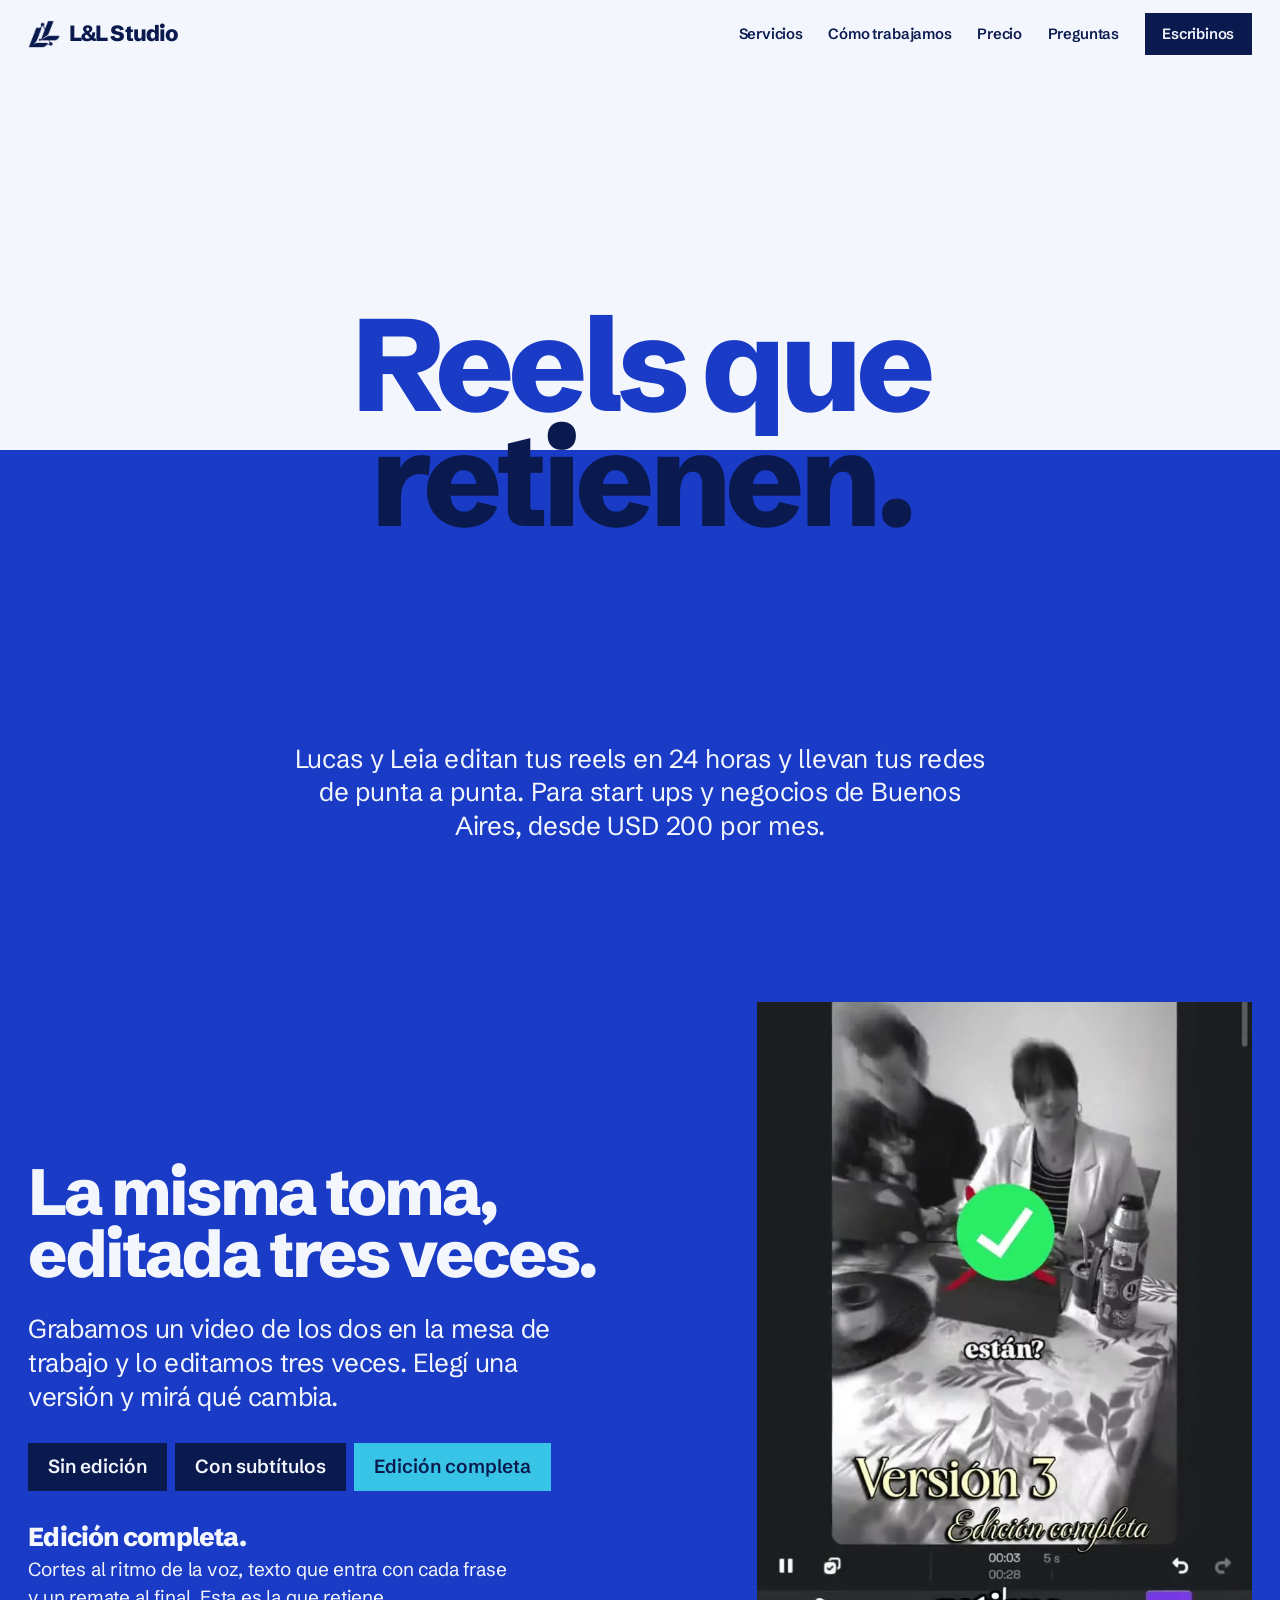
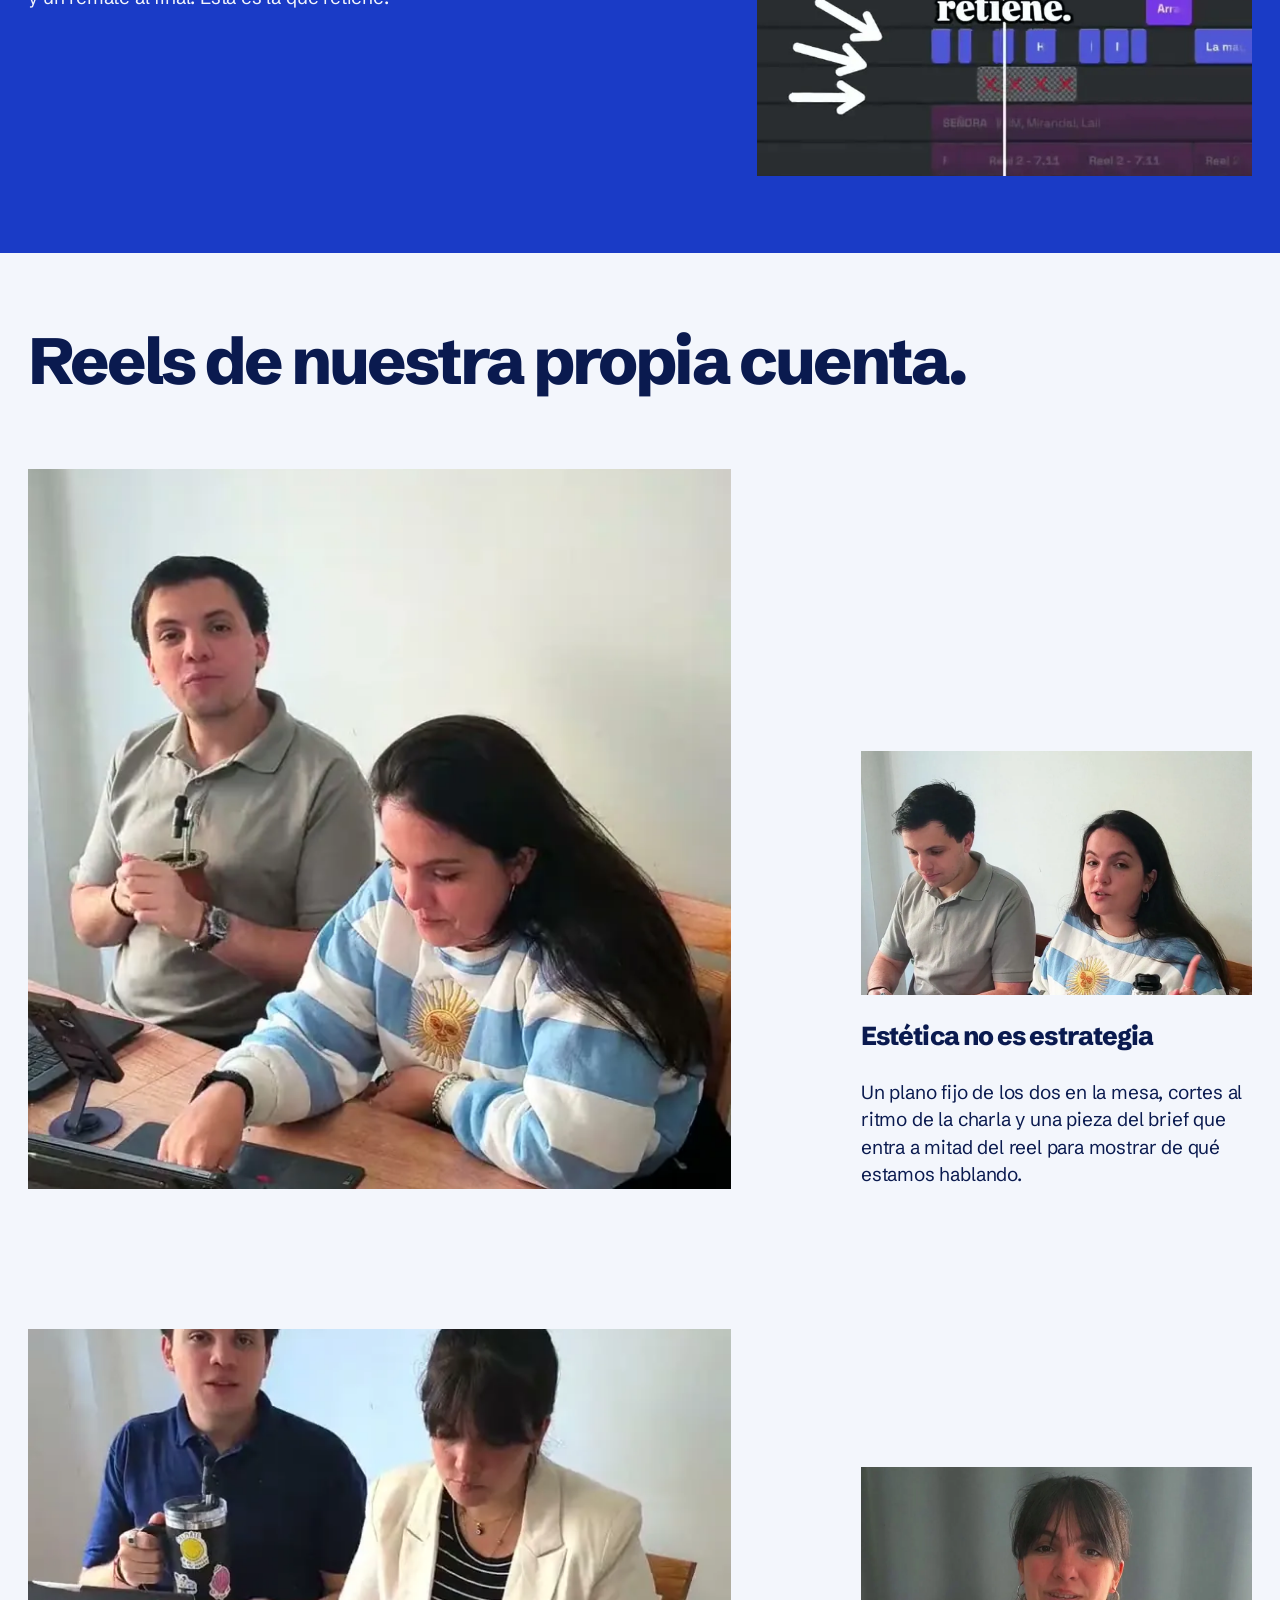
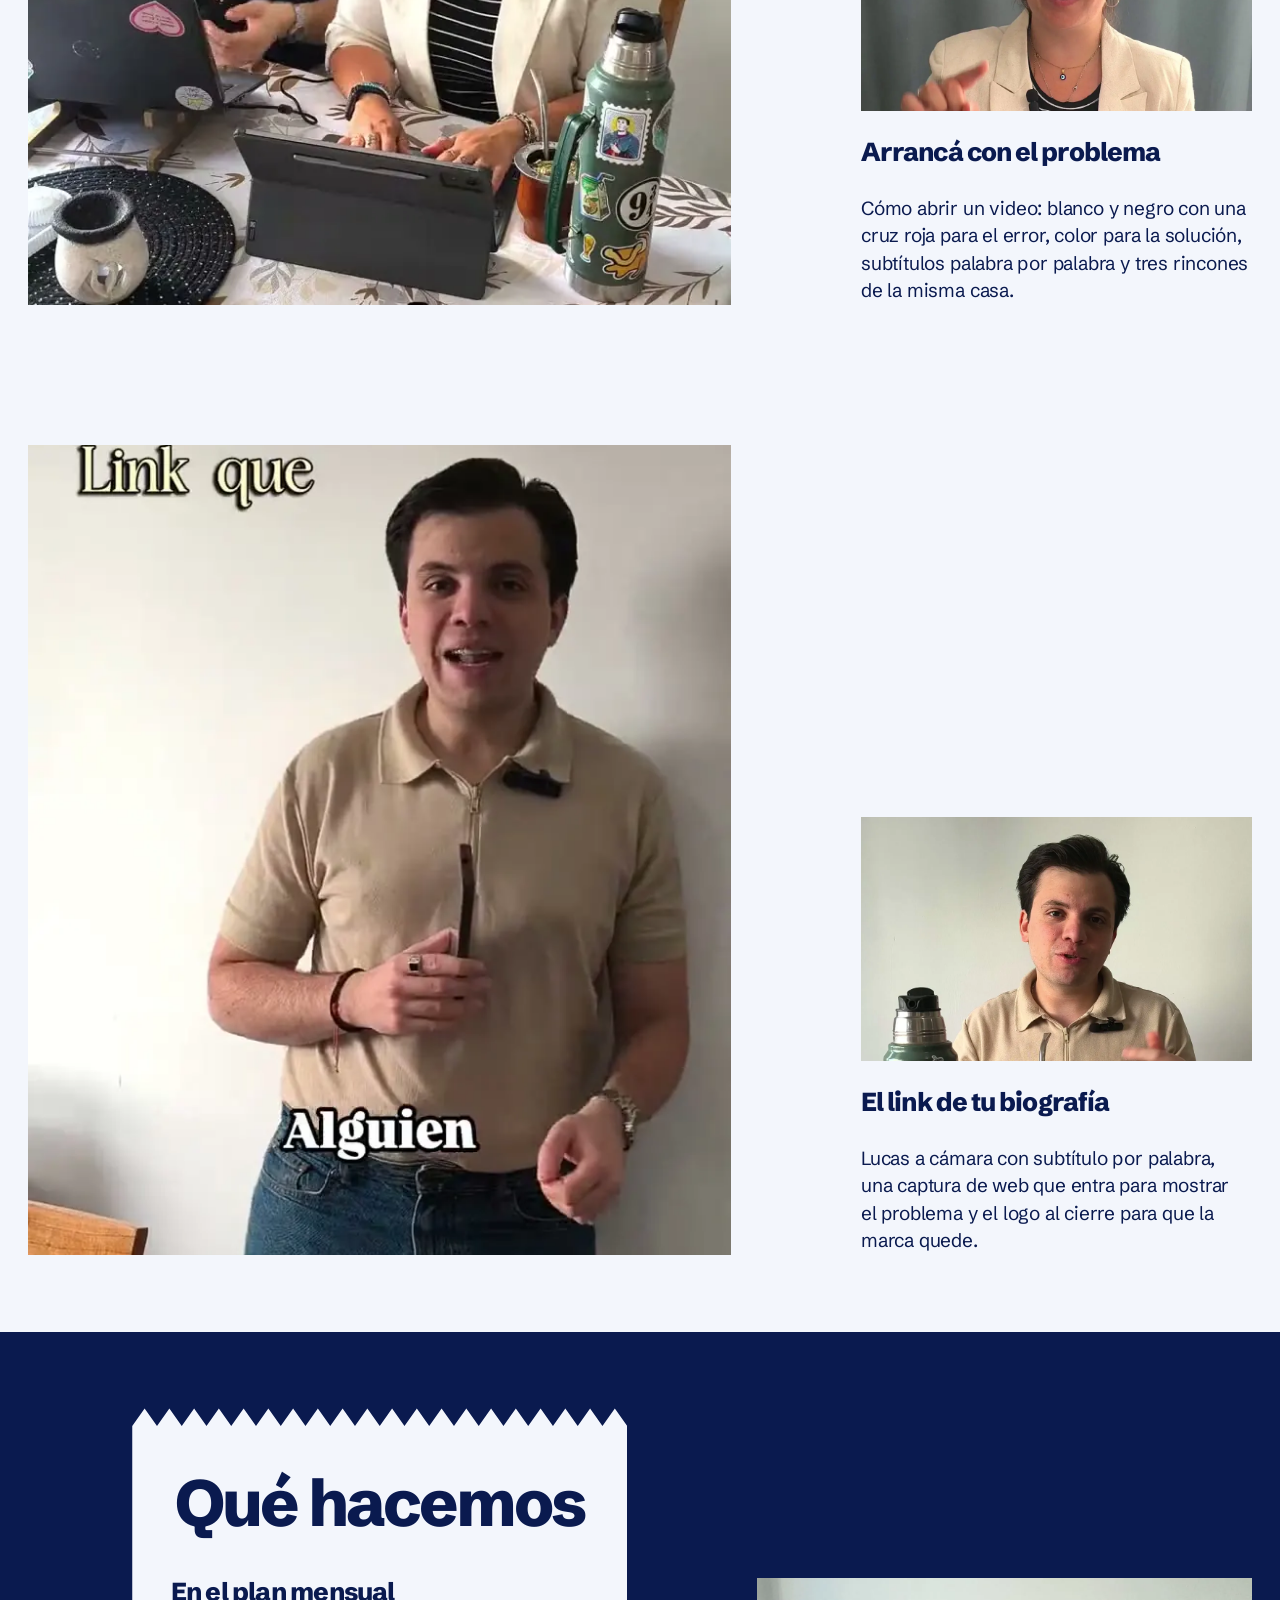
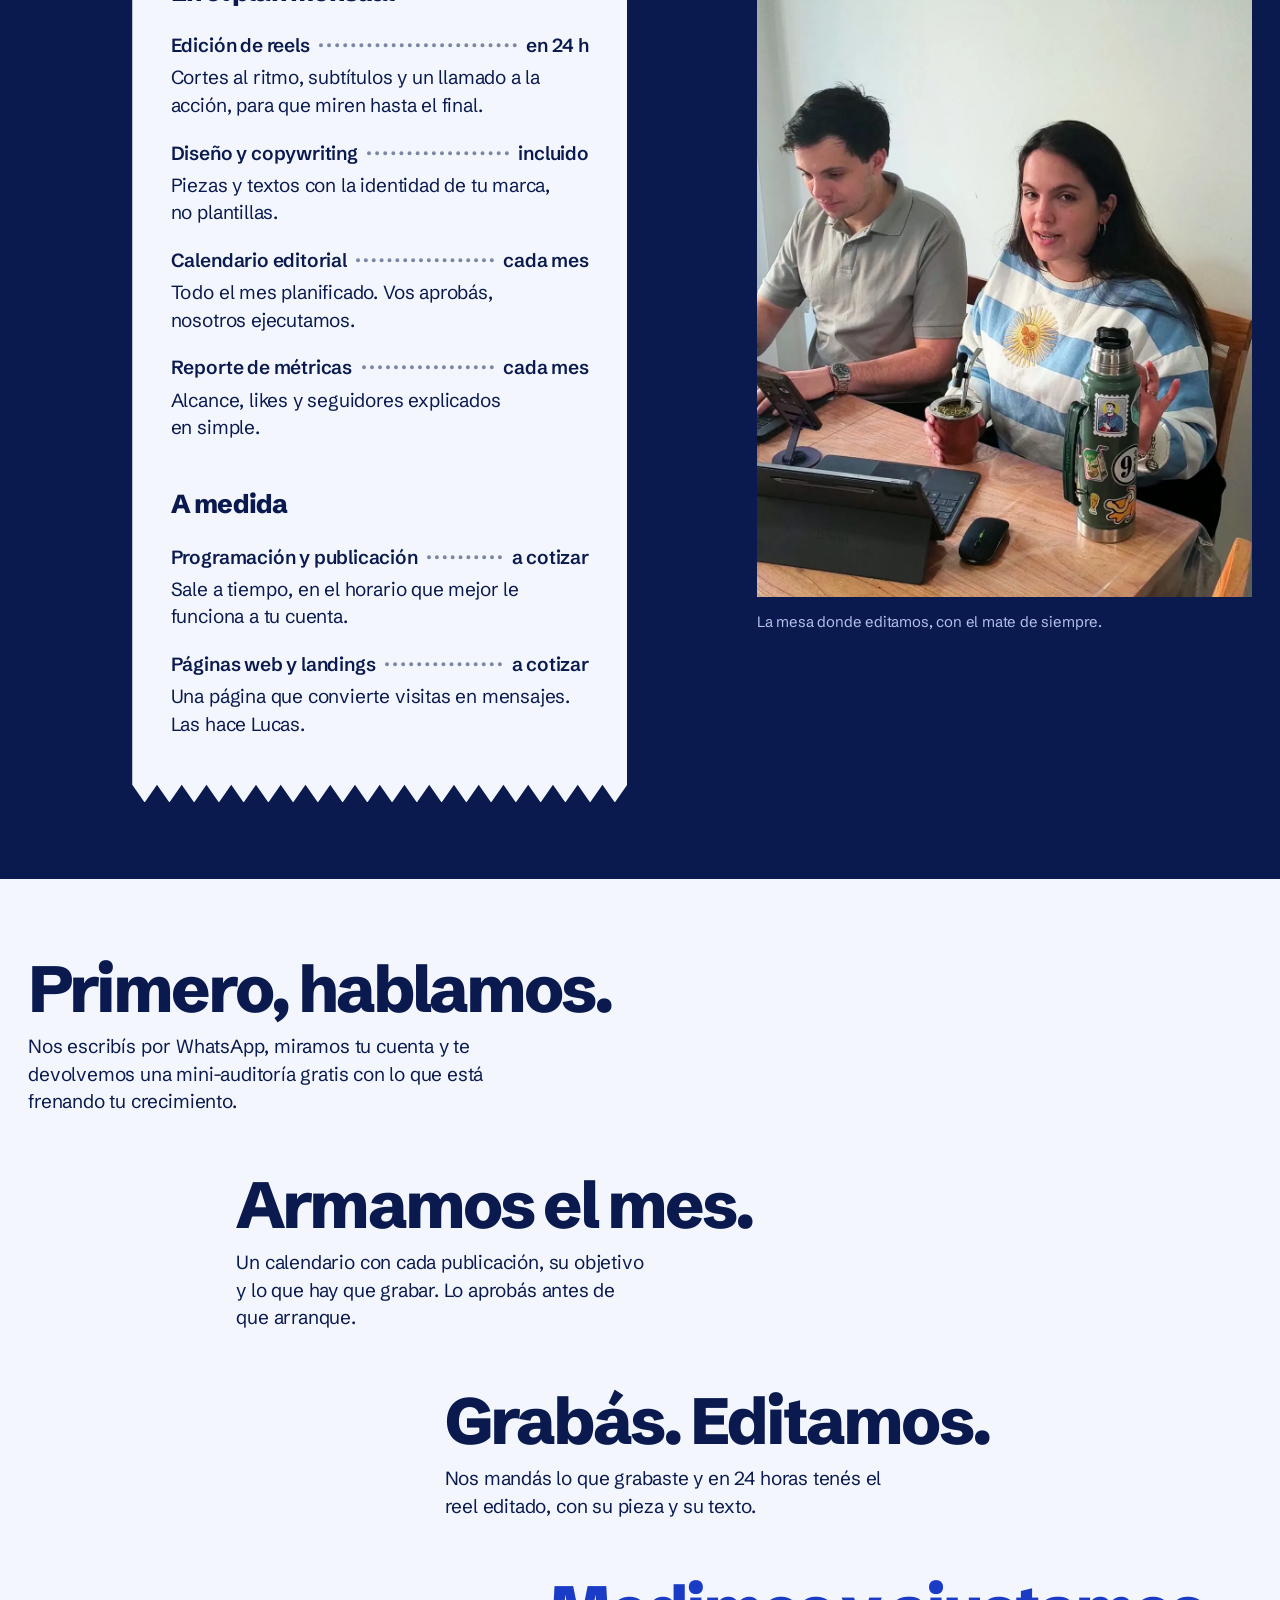
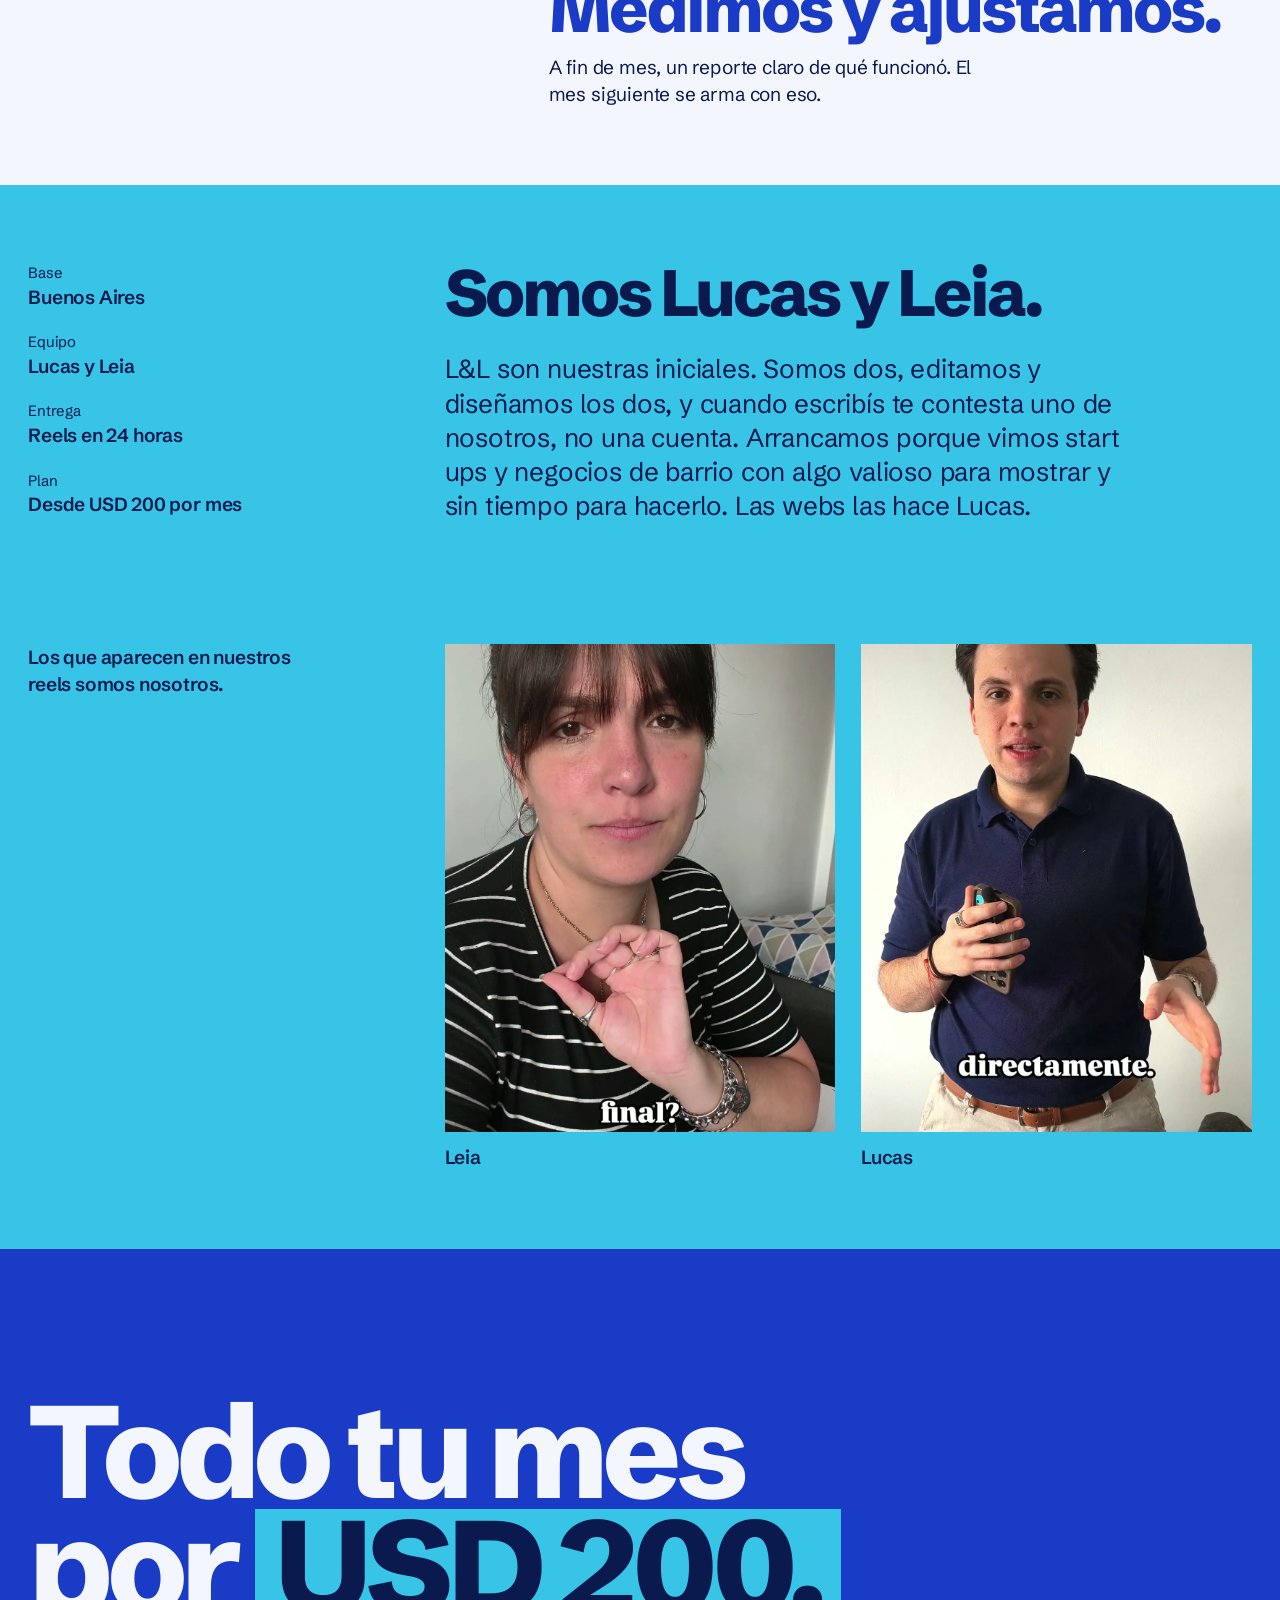
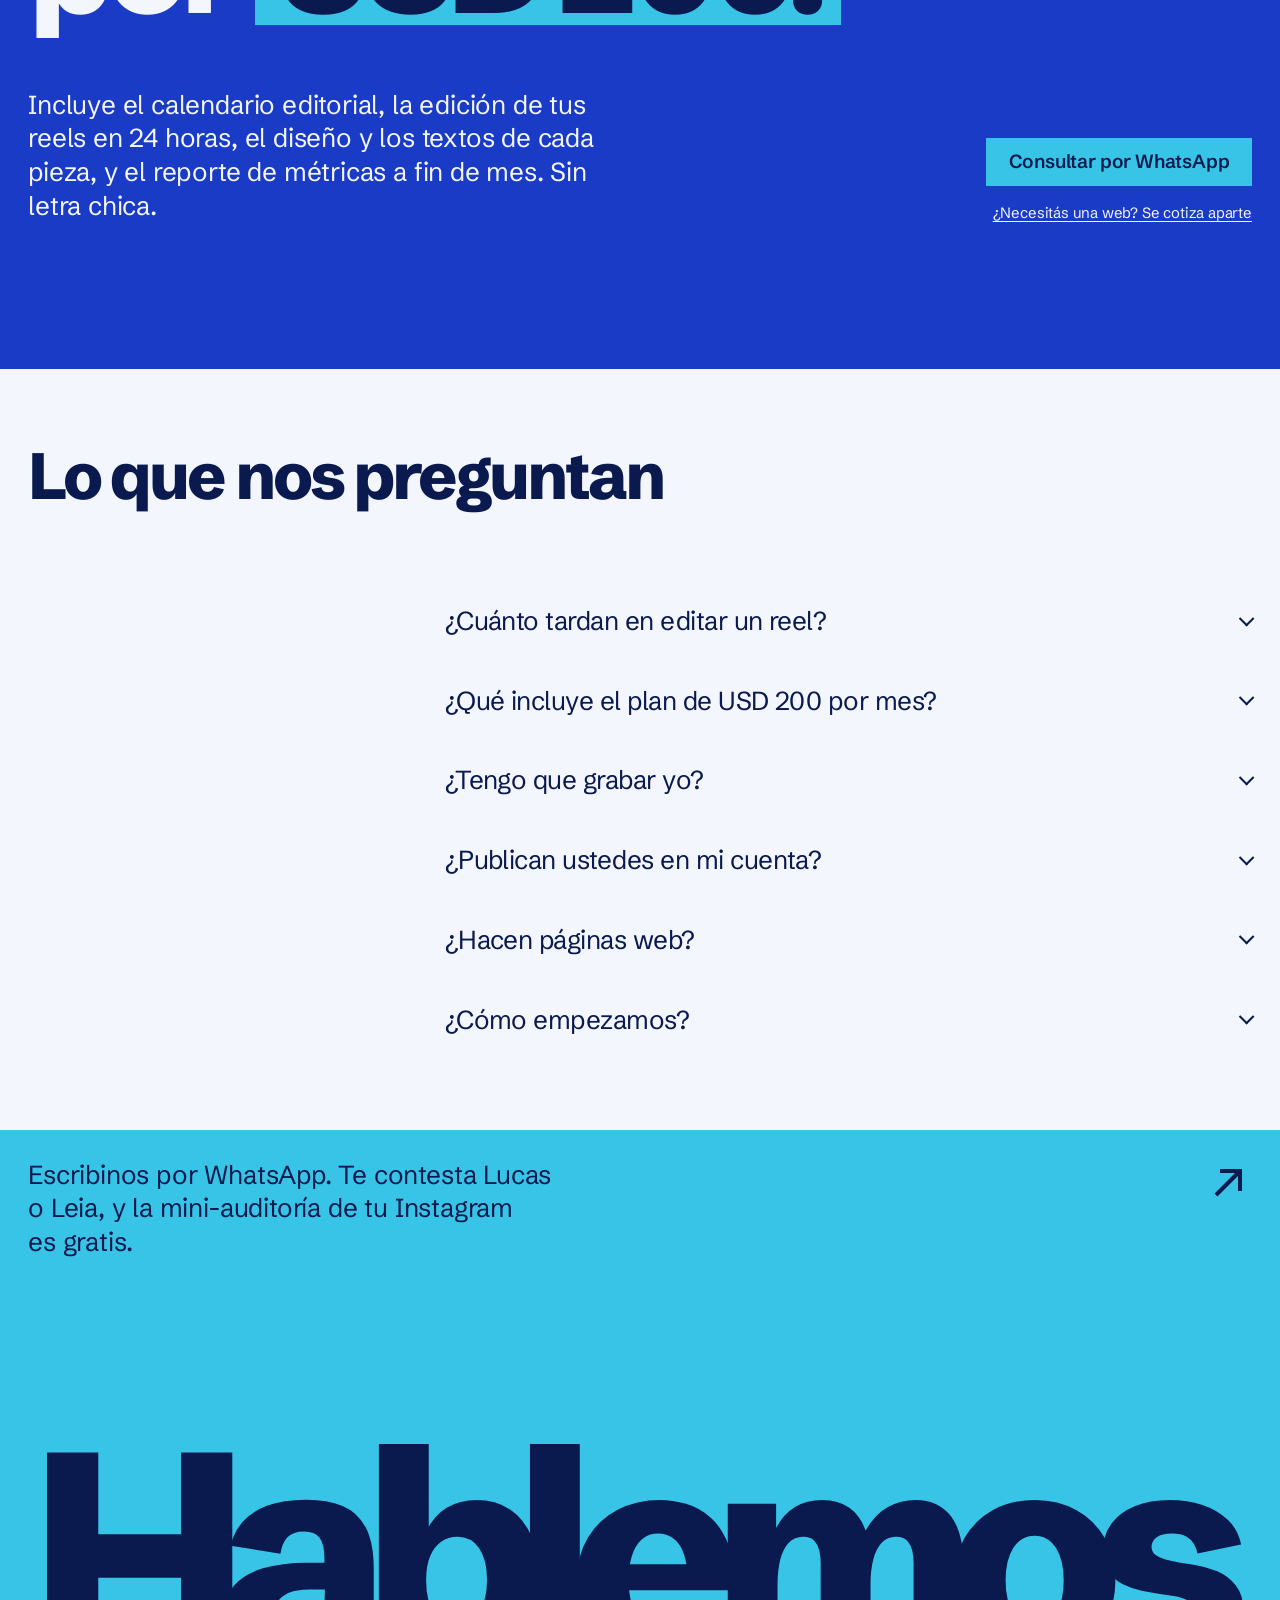
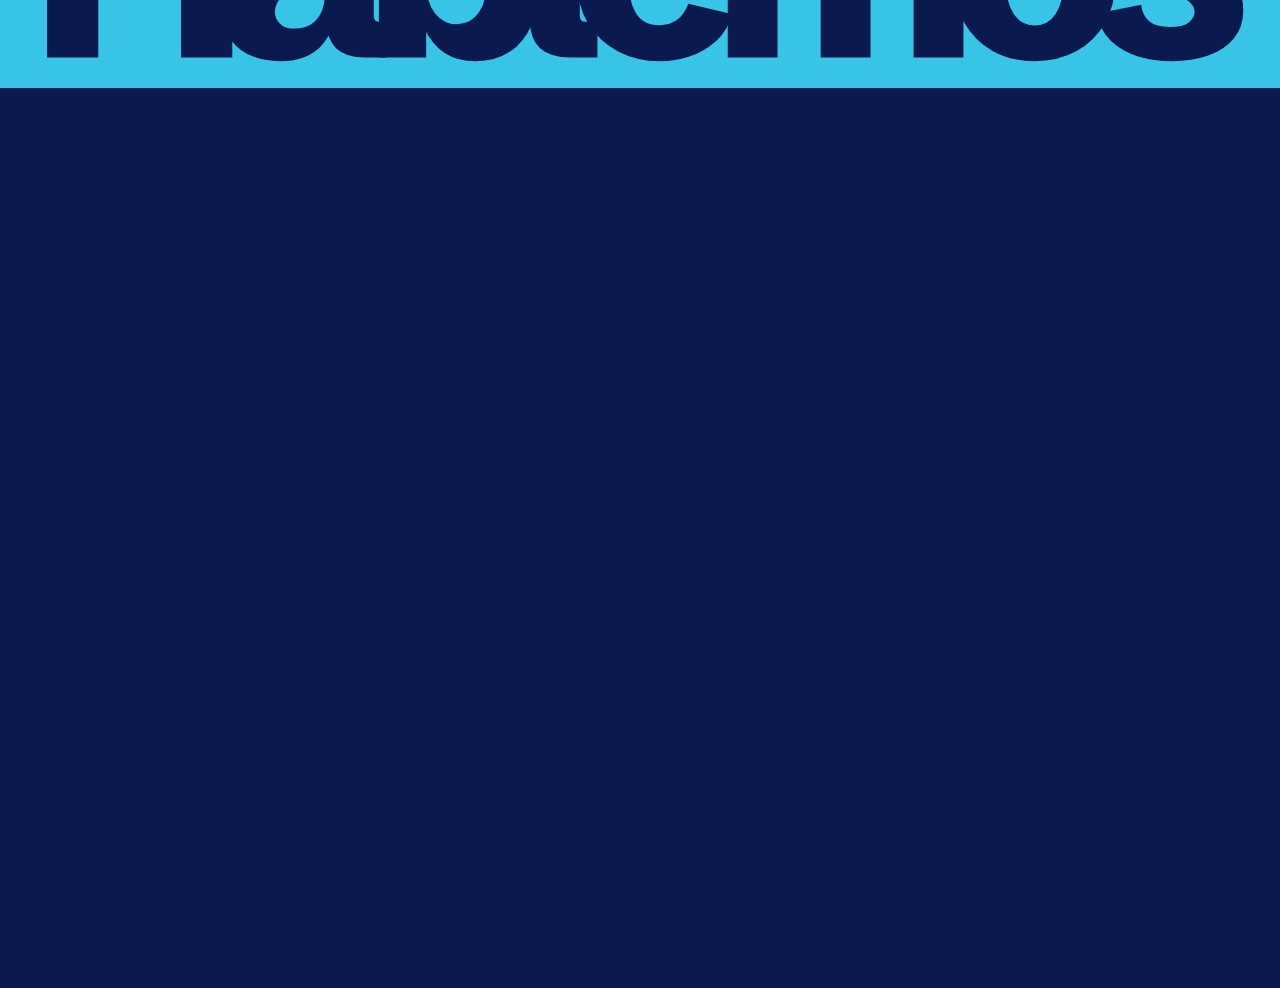
==== commit d6dac3f6: "Cambia las fotos fijas por cuadros con los ojos abiertos Reemplaza leia-camara, lucas-camara, leia-e" ====
--- a/index.html
+++ b/index.html
@@ -198,7 +198,7 @@
       </video>
     </div>
     <div class="work-cluster">
-      <img src="img/biografia-mate.webp" alt="Lucas sentado frente a la tablet con el mate, hablando a cámara" width="1080" height="1920" loading="lazy">
+      <img src="img/biografia-mate.webp" alt="Lucas con el termo y el mate, hablando a cámara" width="1080" height="1920" loading="lazy" style="object-position: 50% 14%">
       <h3>El link de tu biografía</h3>
       <p>Lucas a cámara con subtítulo por palabra, una captura de web que entra para mostrar el problema y el logo al cierre para que la marca quede.</p>
     </div>
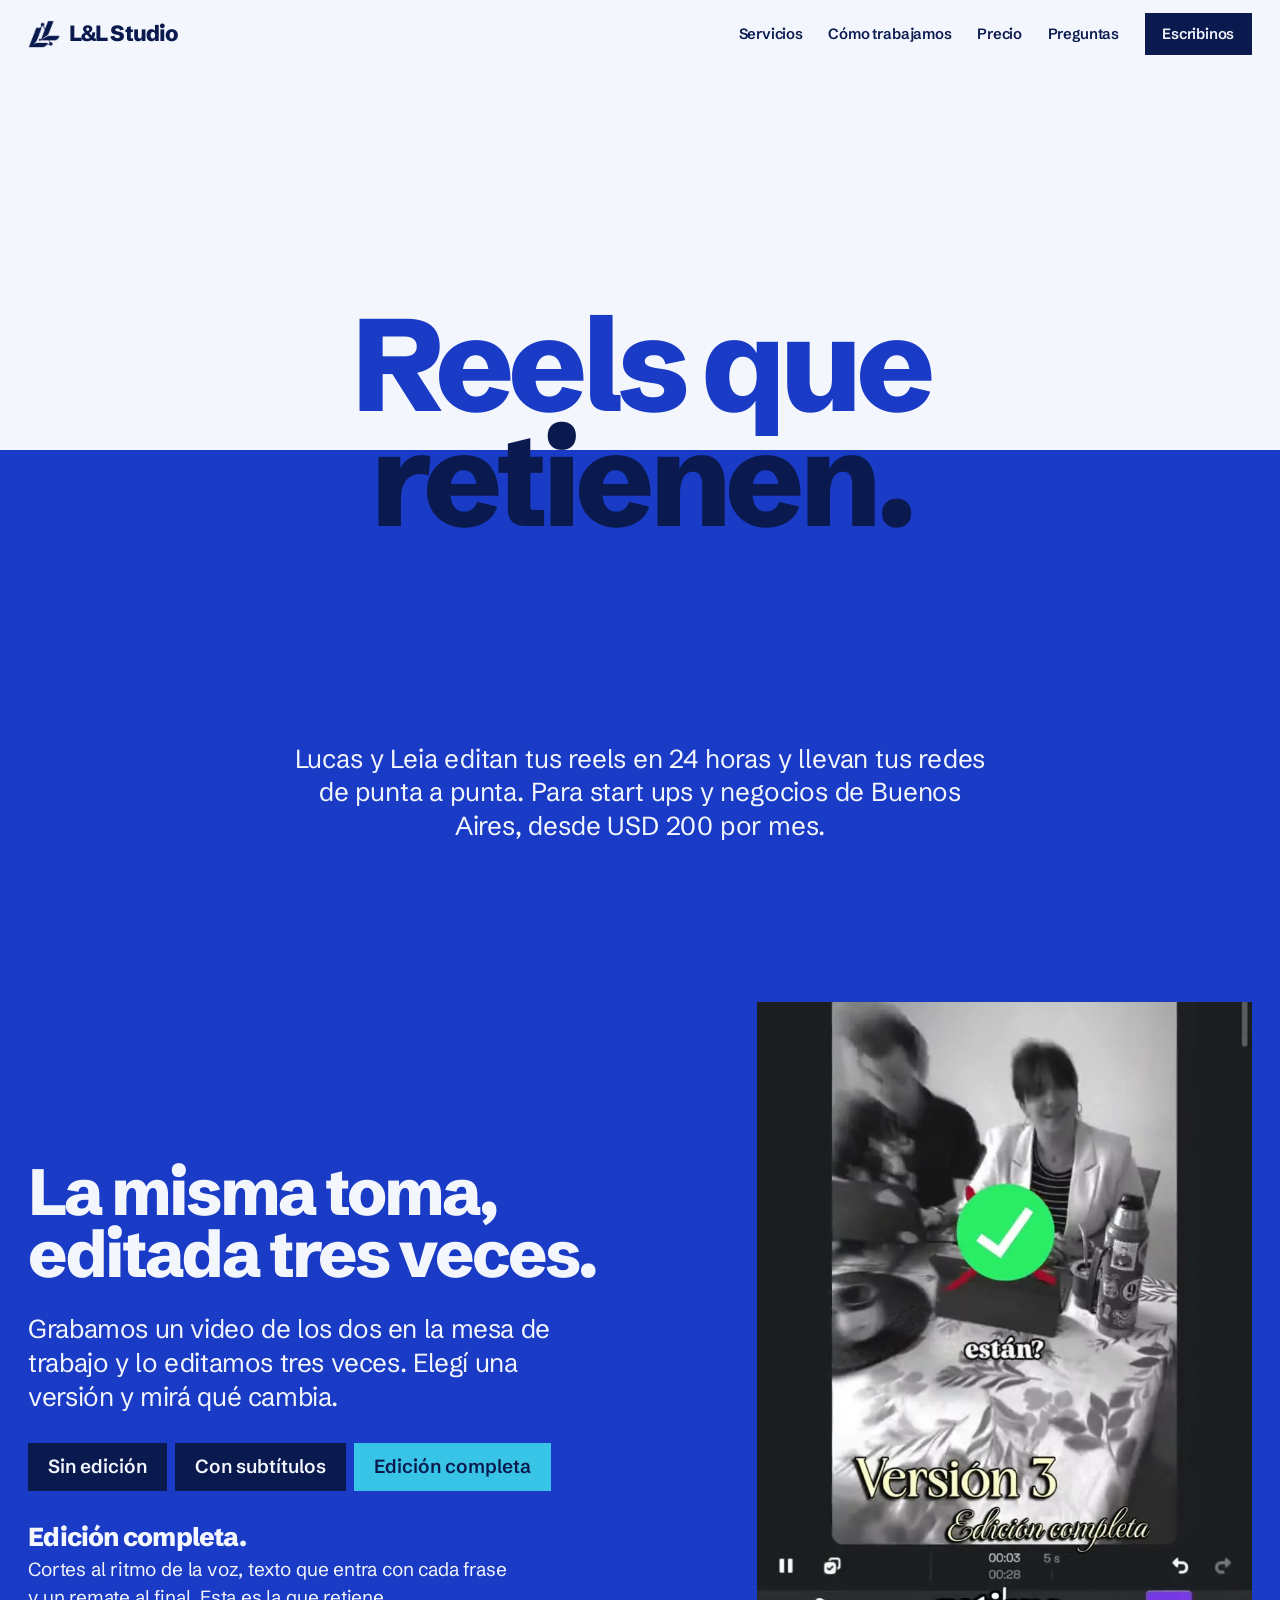
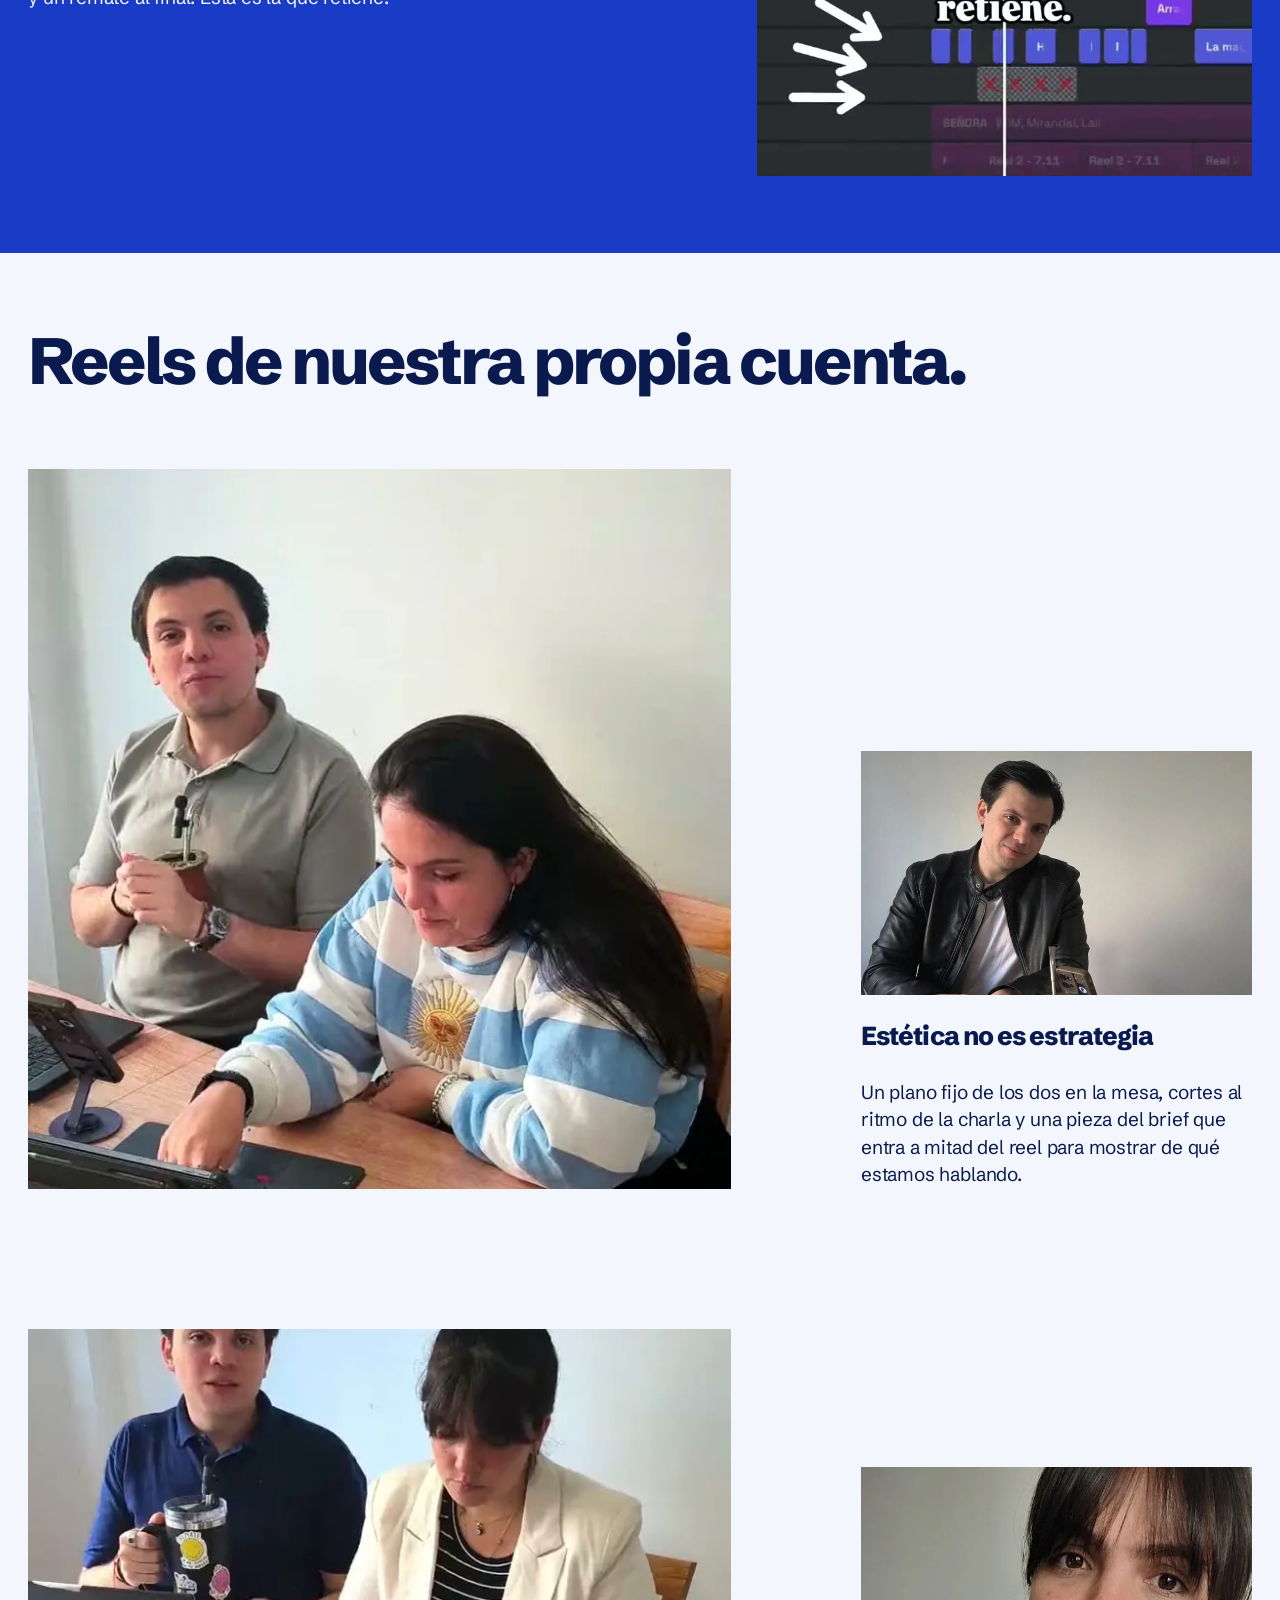
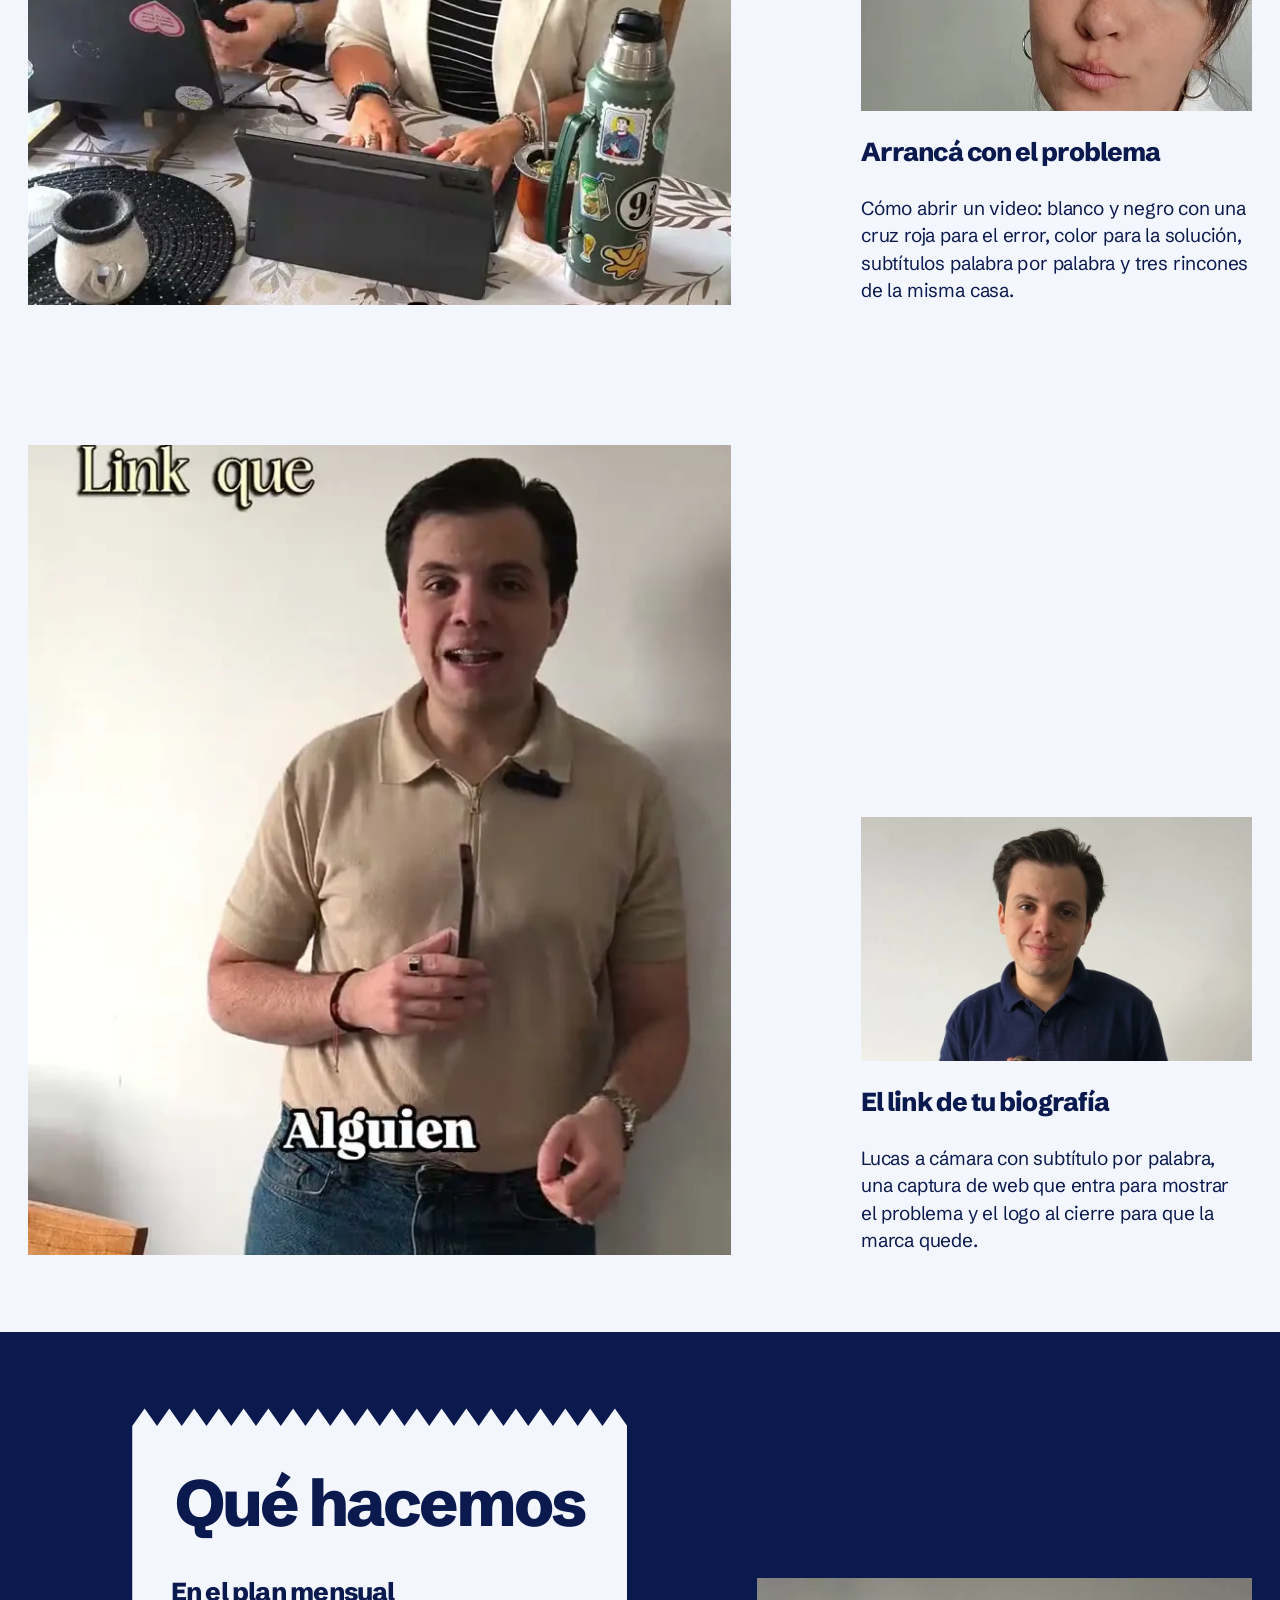
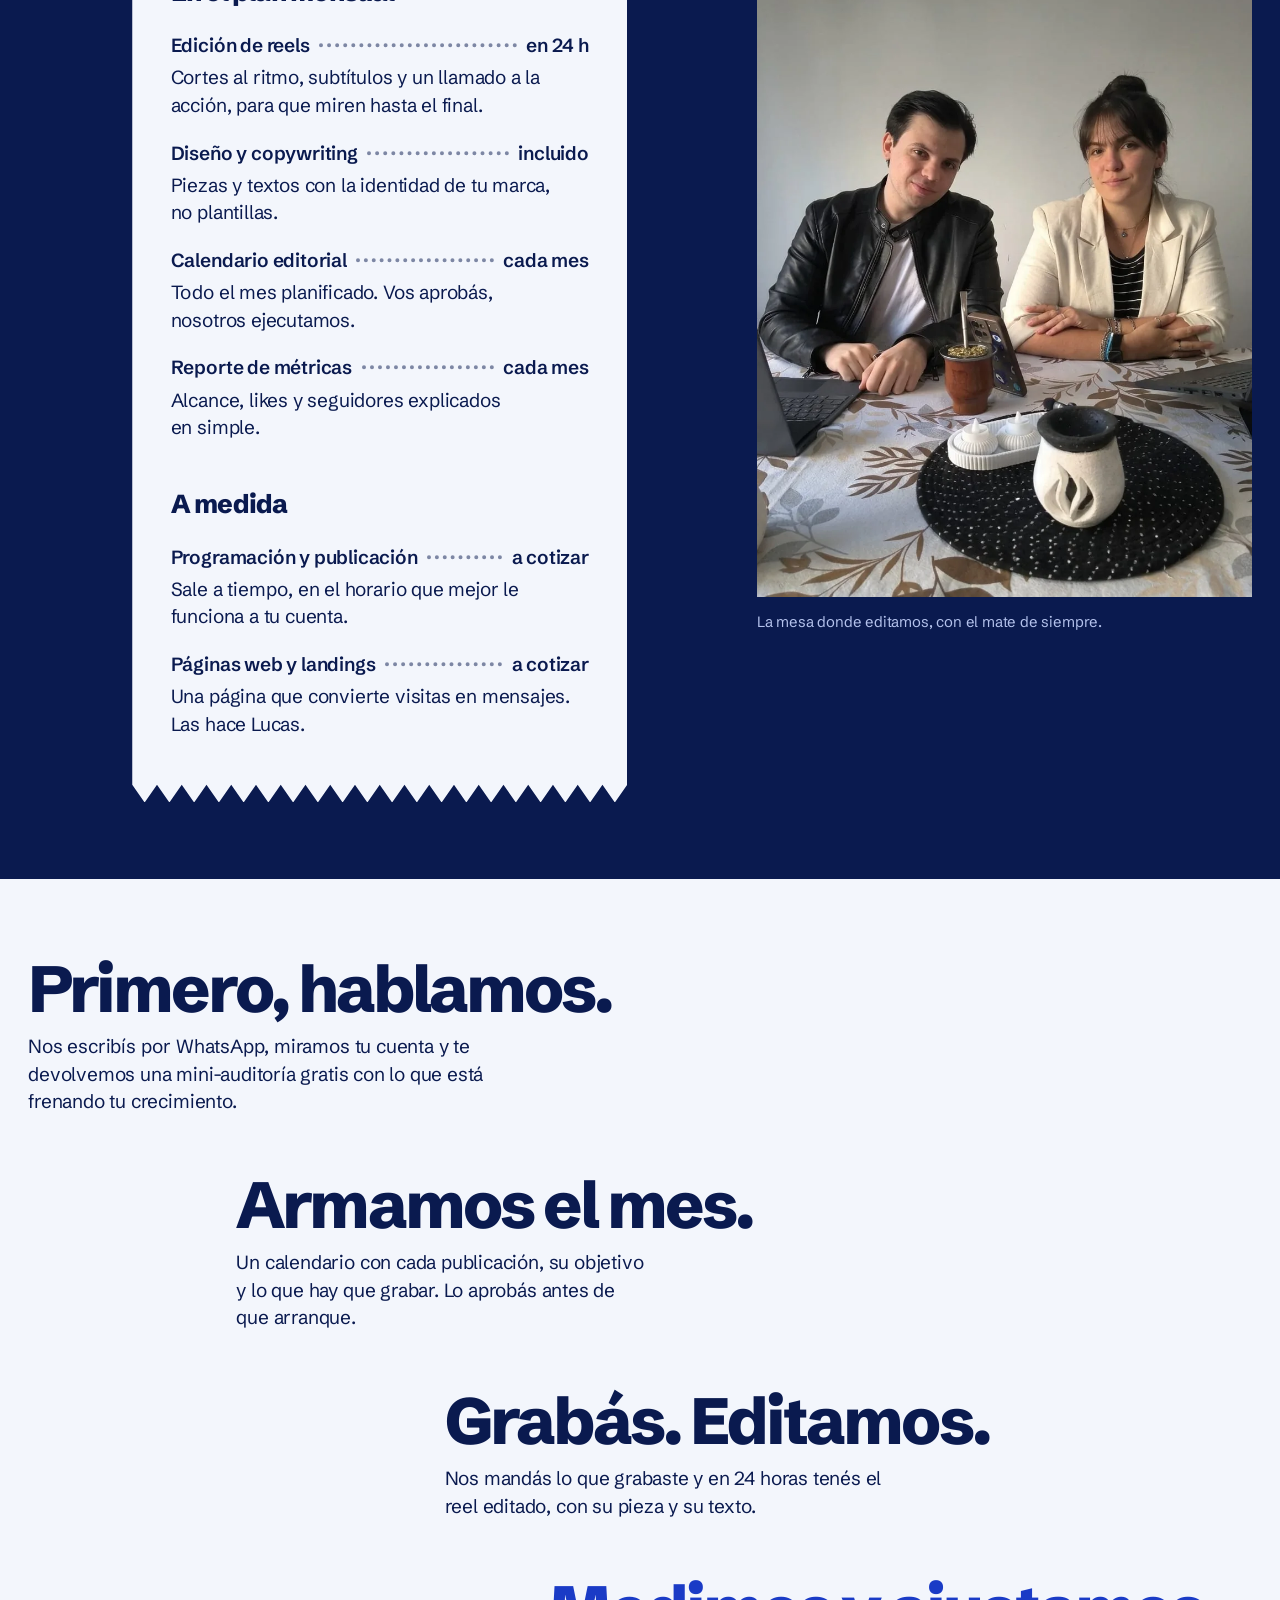
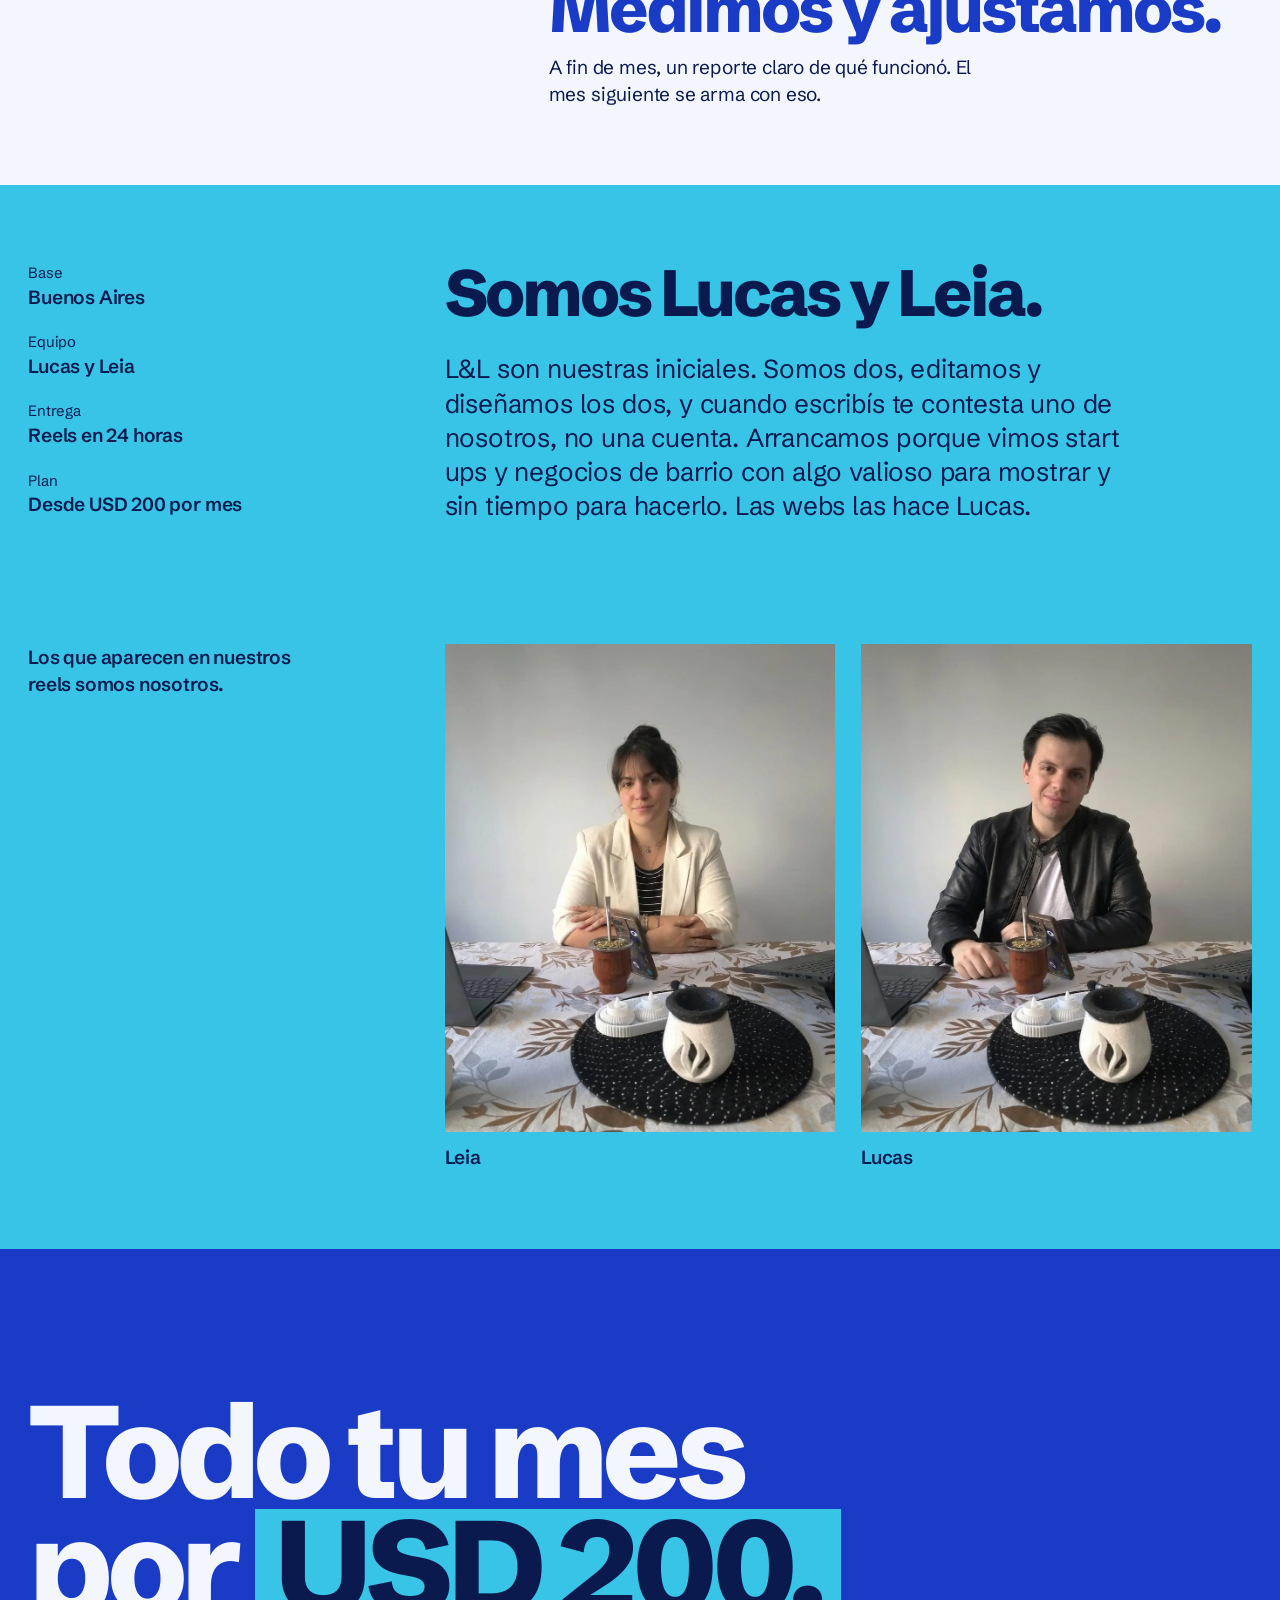
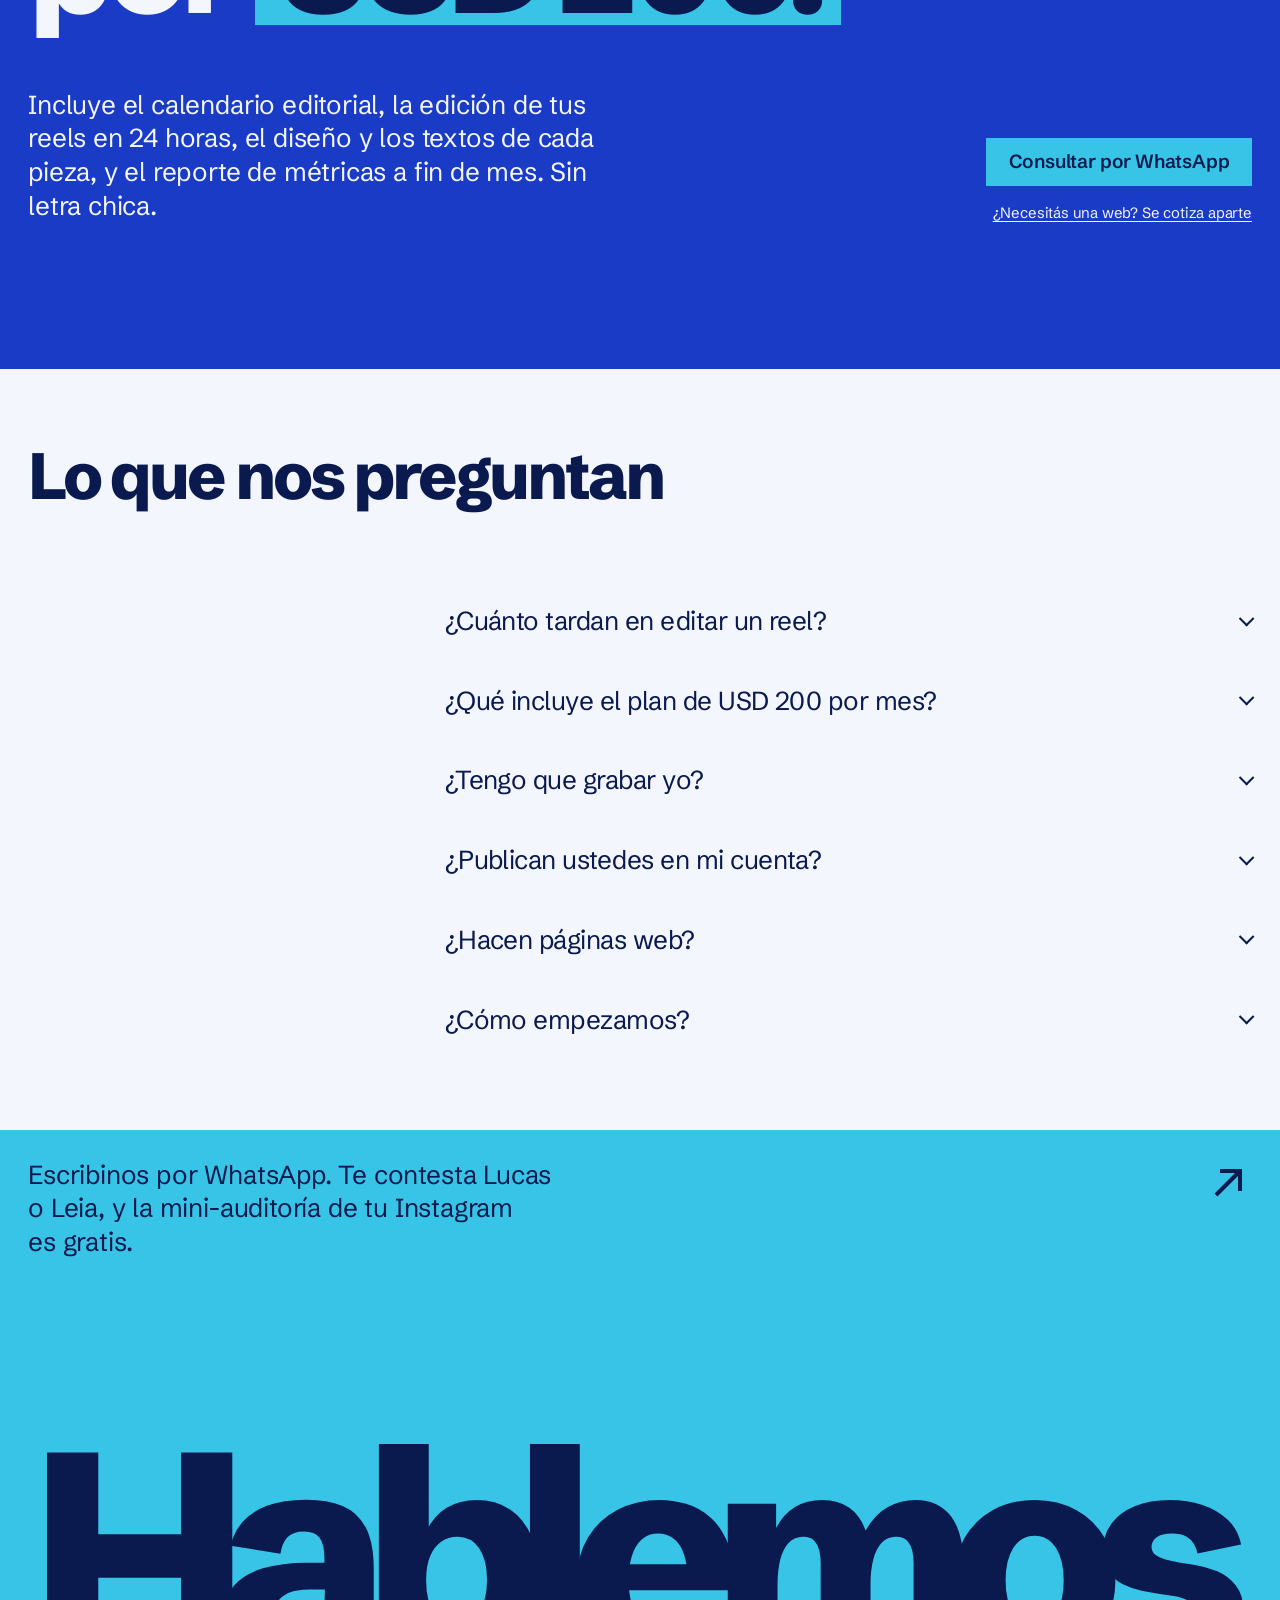
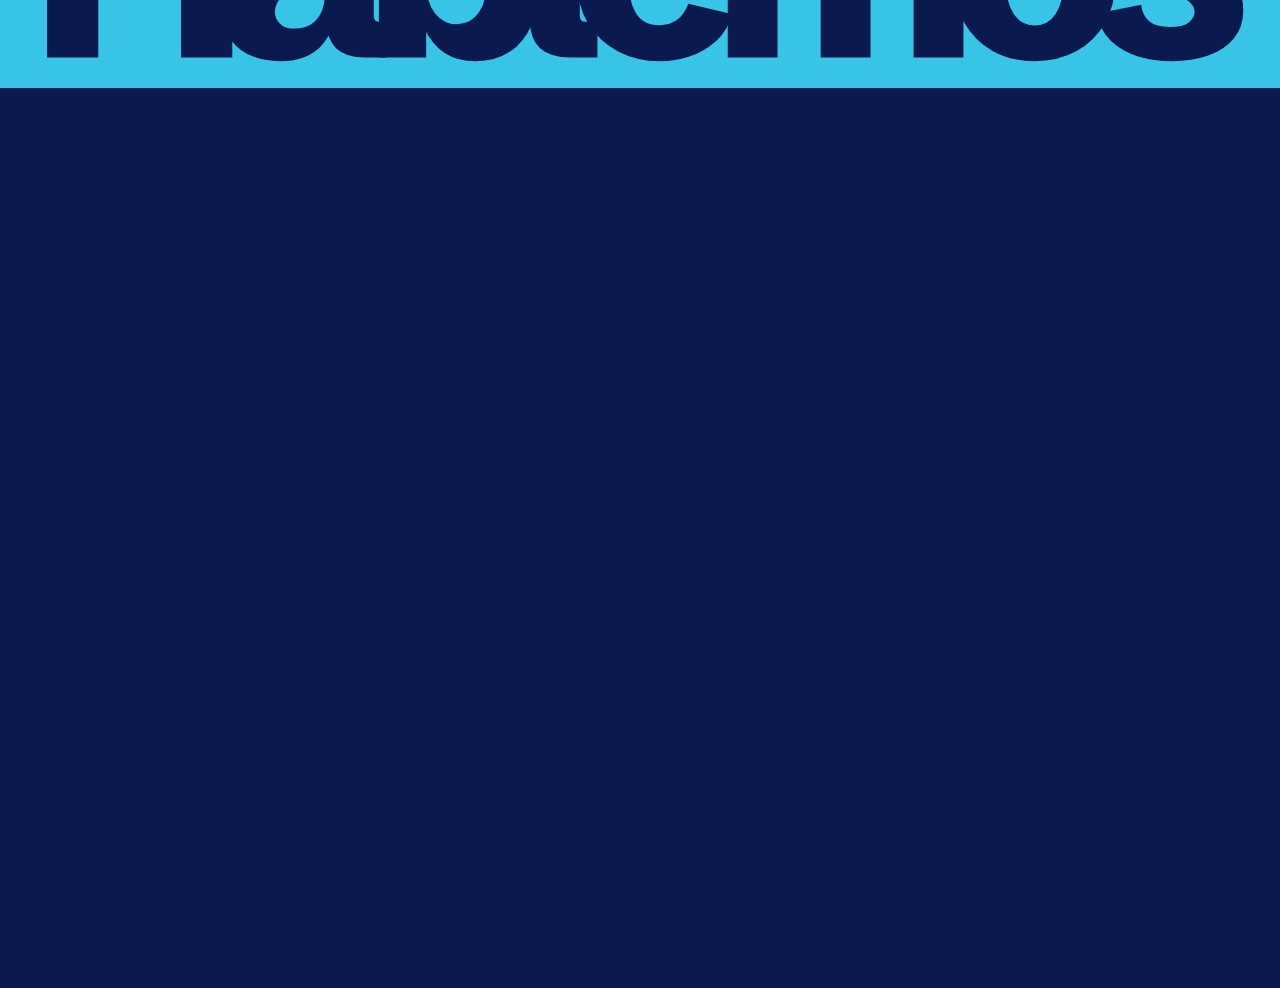
==== commit 6f6e97ab: "Usa las fotos nuevas de Lucas y Leia en todas las páginas Co-Authored-By: Claude Opus 5.5 <noreply@a" ====
--- a/index.html
+++ b/index.html
@@ -172,7 +172,7 @@
       </video>
     </div>
     <div class="work-cluster">
-      <img src="img/mesa-trabajo.webp" alt="Lucas y Leia trabajando en la mesa, con la tablet y el mate" width="1080" height="1920" loading="lazy">
+      <img src="img/lucas-mate.webp" alt="Lucas en la mesa de trabajo, junto al mate y el celular" width="765" height="1200" loading="lazy">
       <h3>Estética no es estrategia</h3>
       <p>Un plano fijo de los dos en la mesa, cortes al ritmo de la charla y una pieza del brief que entra a mitad del reel para mostrar de qué estamos hablando.</p>
     </div>
@@ -185,7 +185,7 @@
       </video>
     </div>
     <div class="work-cluster">
-      <img src="img/leia-camara.webp" alt="Leia hablando a cámara frente a una cortina" width="1080" height="1920" loading="lazy">
+      <img src="img/leia-retrato.webp" alt="Leia en la mesa de trabajo, con camisa blanca" width="610" height="1084" loading="lazy" style="object-position: 50% 4%">
       <h3>Arrancá con el problema</h3>
       <p>Cómo abrir un video: blanco y negro con una cruz roja para el error, color para la solución, subtítulos palabra por palabra y tres rincones de la misma casa.</p>
     </div>
@@ -198,7 +198,7 @@
       </video>
     </div>
     <div class="work-cluster">
-      <img src="img/biografia-mate.webp" alt="Lucas con el termo y el mate, hablando a cámara" width="1080" height="1920" loading="lazy" style="object-position: 50% 14%">
+      <img src="img/lucas-de-pie.webp" alt="Lucas de pie con el celular en la mano" width="896" height="1200" loading="lazy" style="object-position: 50% 0%">
       <h3>El link de tu biografía</h3>
       <p>Lucas a cámara con subtítulo por palabra, una captura de web que entra para mostrar el problema y el logo al cierre para que la marca quede.</p>
     </div>
@@ -245,7 +245,7 @@
       </div>
     </div>
     <figure class="menu-photo" data-reveal style="--i:2">
-      <img src="img/lucas-leia-mesa.webp" alt="Lucas y Leia en la mesa de trabajo, con la tablet, el teclado y el termo" width="1080" height="1920" loading="lazy">
+      <img src="img/equipo-mesa.webp" alt="Lucas y Leia sentados en la mesa de trabajo, con el mate y las notebooks" width="896" height="1200" loading="lazy">
       <figcaption class="small">La mesa donde editamos, con el mate de siempre.</figcaption>
     </figure>
   </div>
@@ -287,11 +287,11 @@
     <p class="about-side" data-reveal>Los que aparecen en nuestros reels somos nosotros.</p>
     <div class="portraits">
       <figure data-reveal>
-        <img src="img/leia-ediciones.webp" alt="Leia hablando a cámara en el reel Mismo video, tres ediciones" width="1080" height="1920" loading="lazy">
+        <img src="img/leia-mesa.webp" alt="Leia sentada en la mesa de trabajo, con el mate" width="896" height="1200" loading="lazy">
         <figcaption>Leia</figcaption>
       </figure>
       <figure data-reveal style="--i:1">
-        <img src="img/lucas-camara.webp" alt="Lucas hablando a cámara con el mate en la mano" width="1080" height="1920" loading="lazy">
+        <img src="img/lucas-mesa.webp" alt="Lucas sentado en la mesa de trabajo, con el mate" width="896" height="1200" loading="lazy">
         <figcaption>Lucas</figcaption>
       </figure>
     </div>
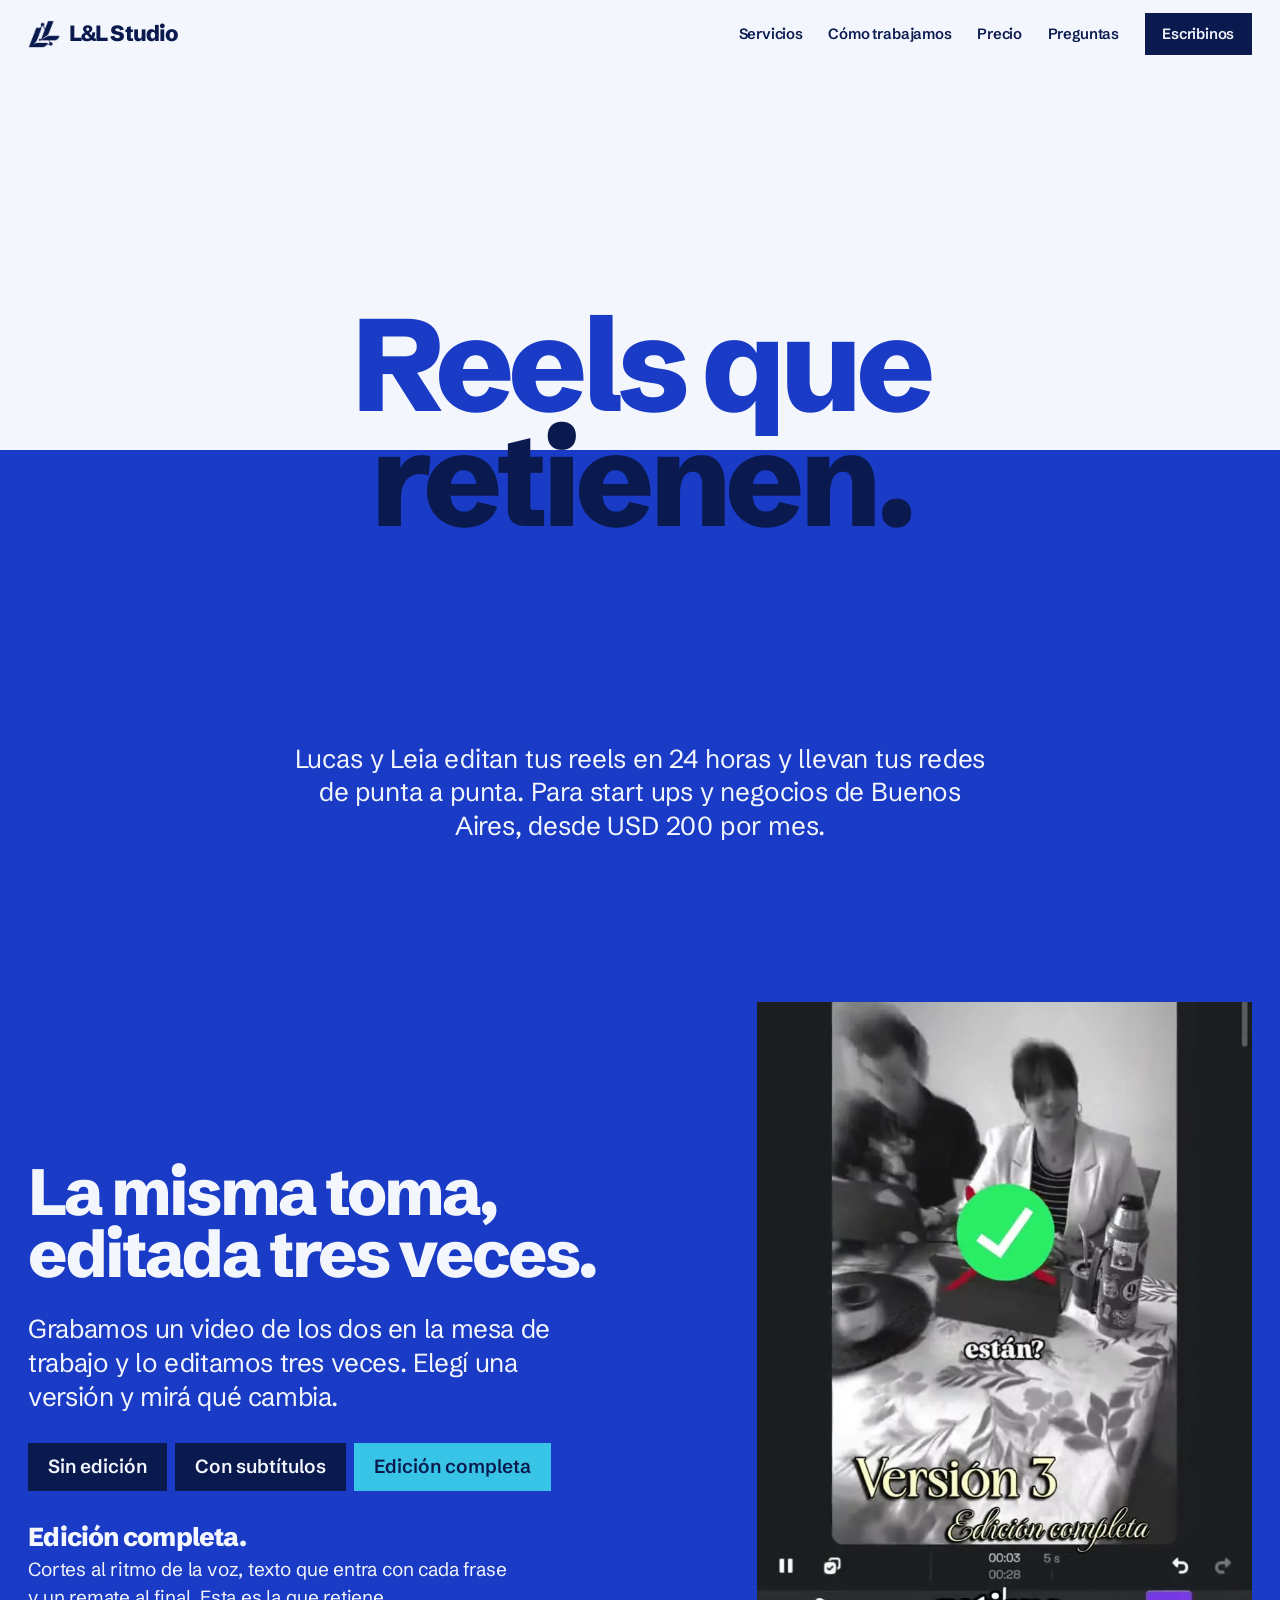
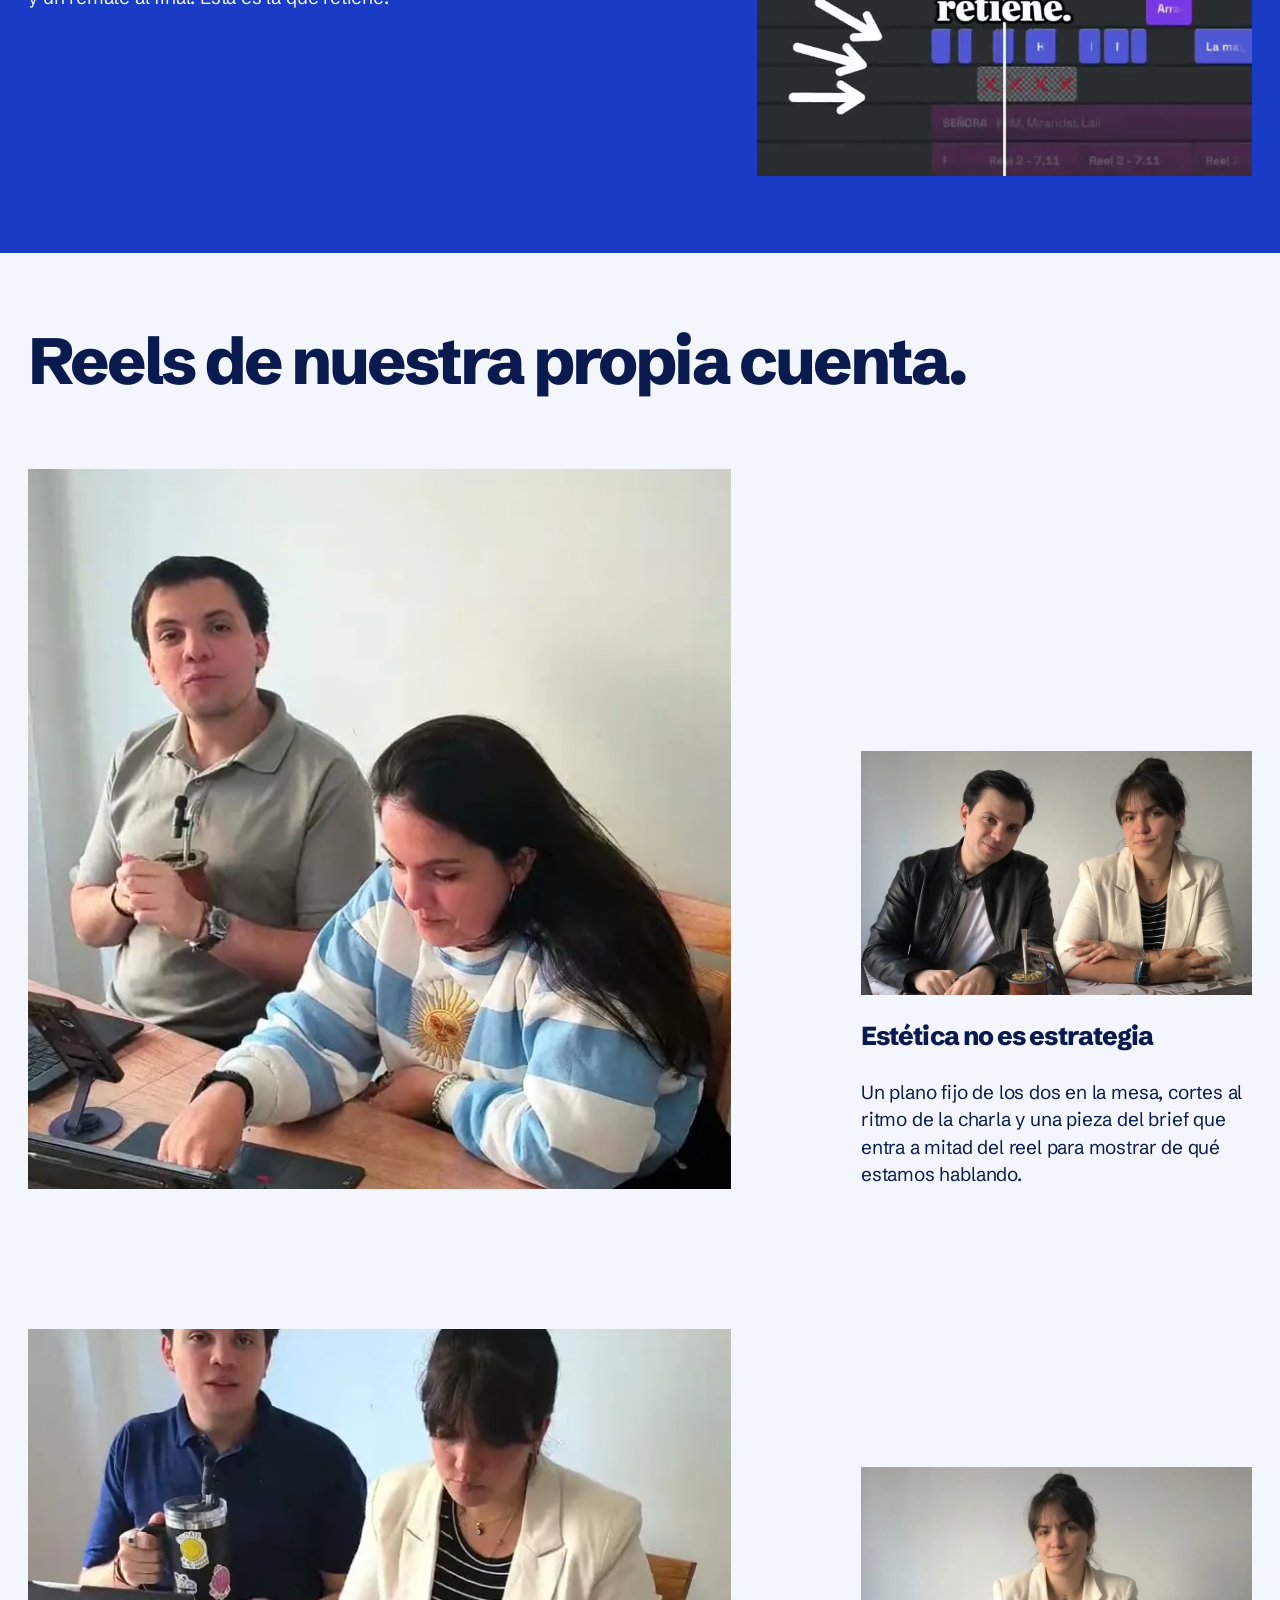
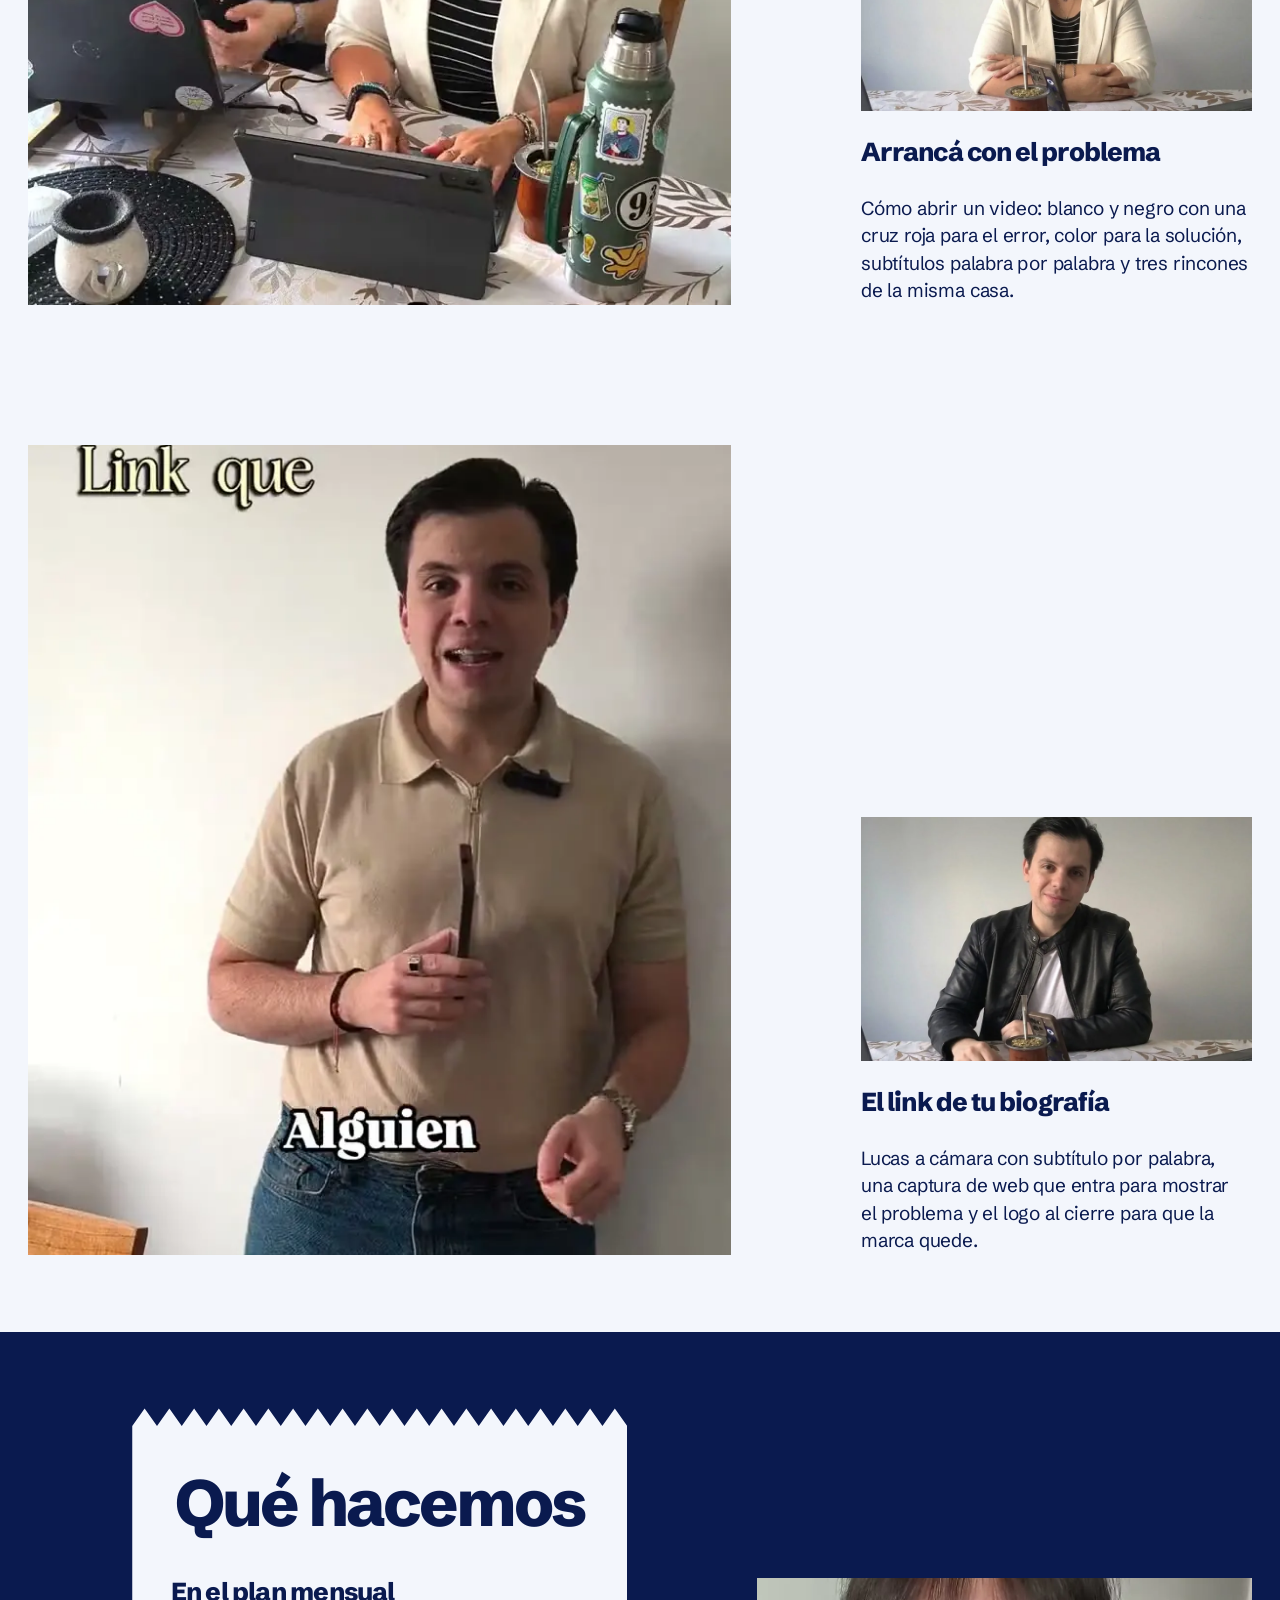
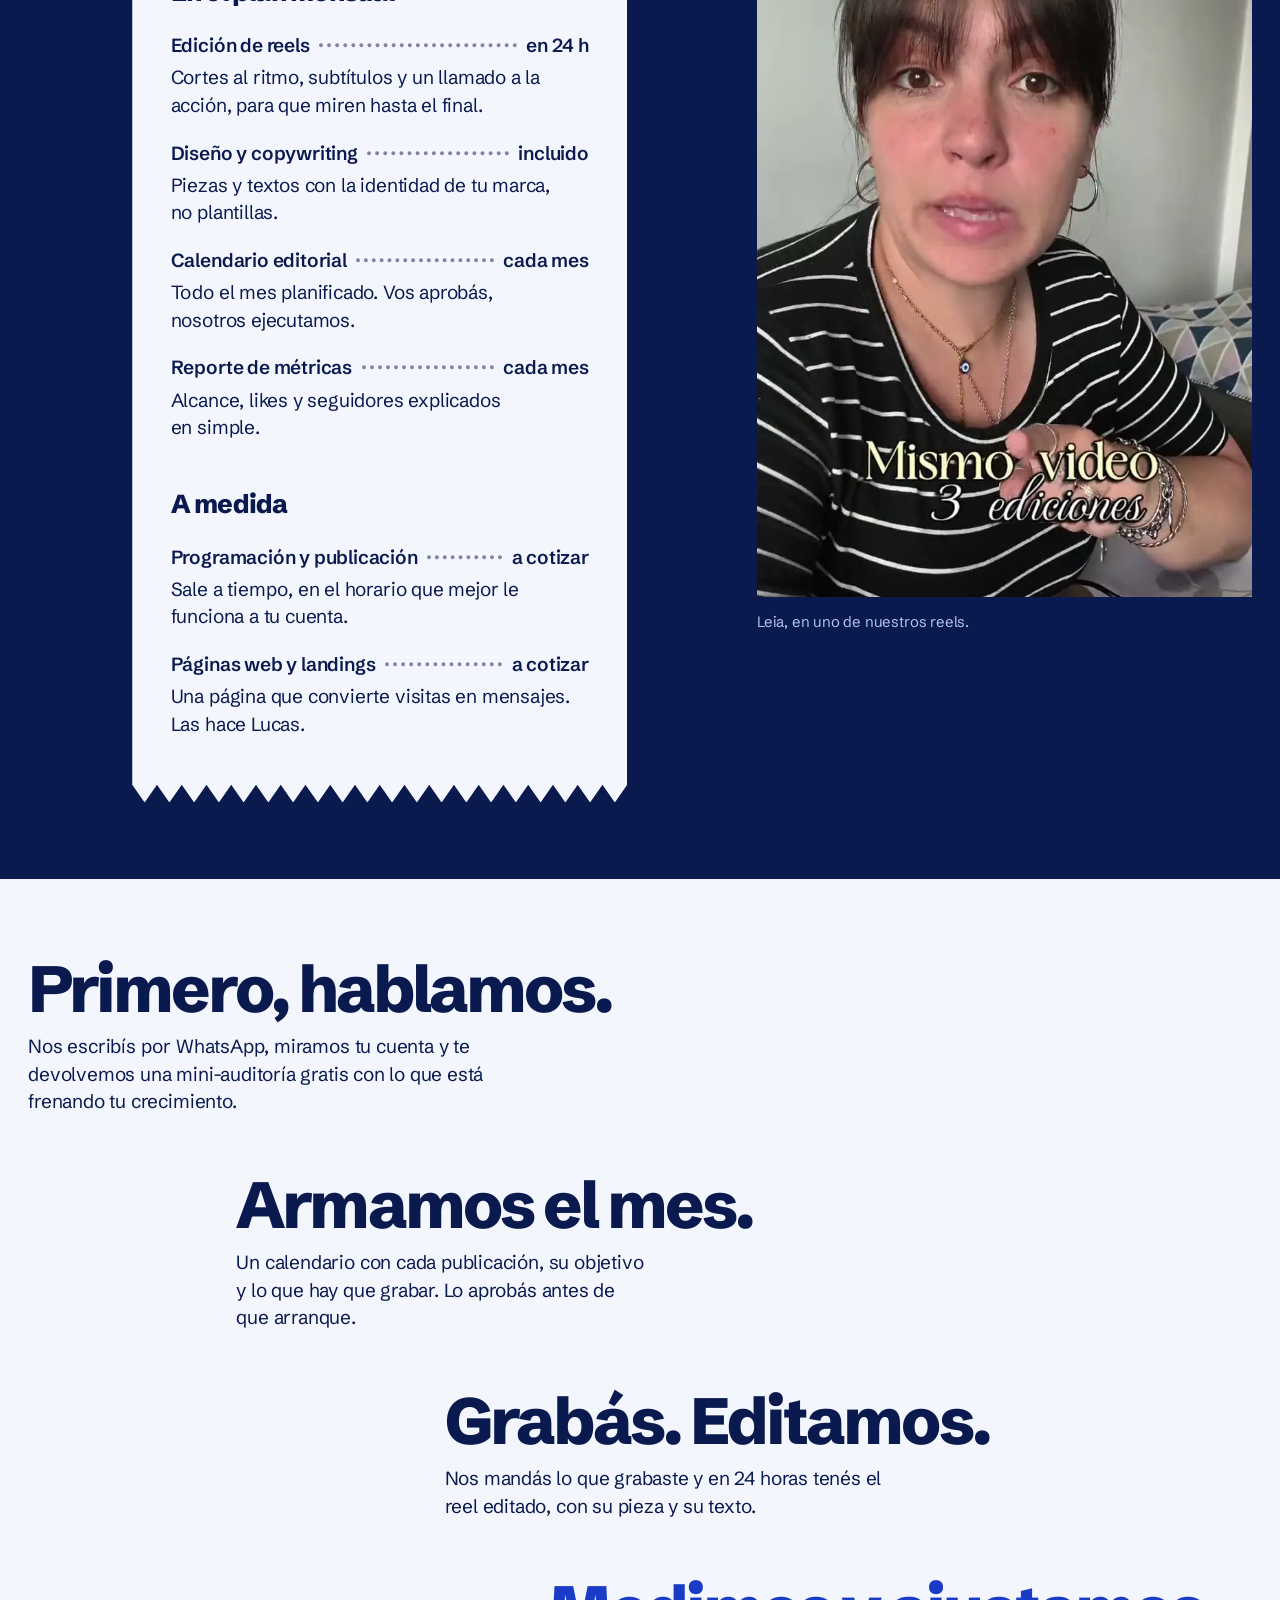
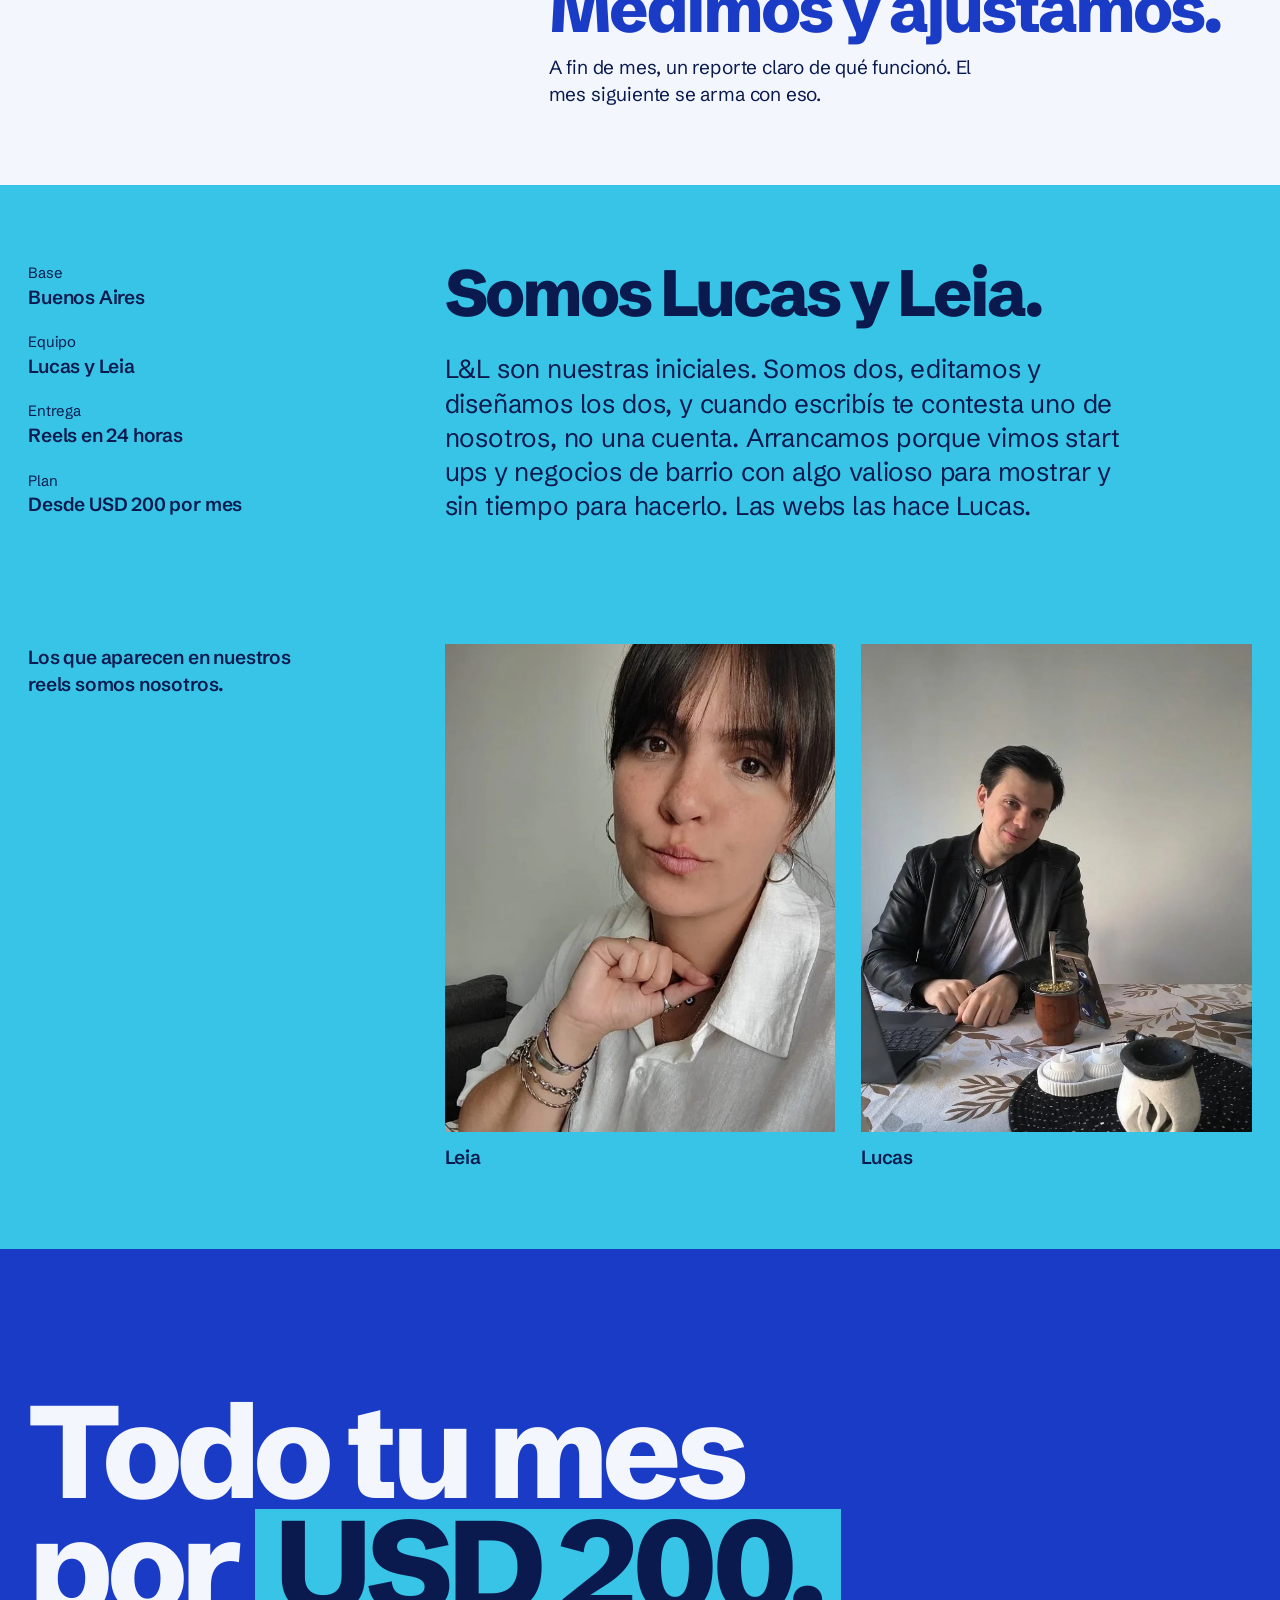
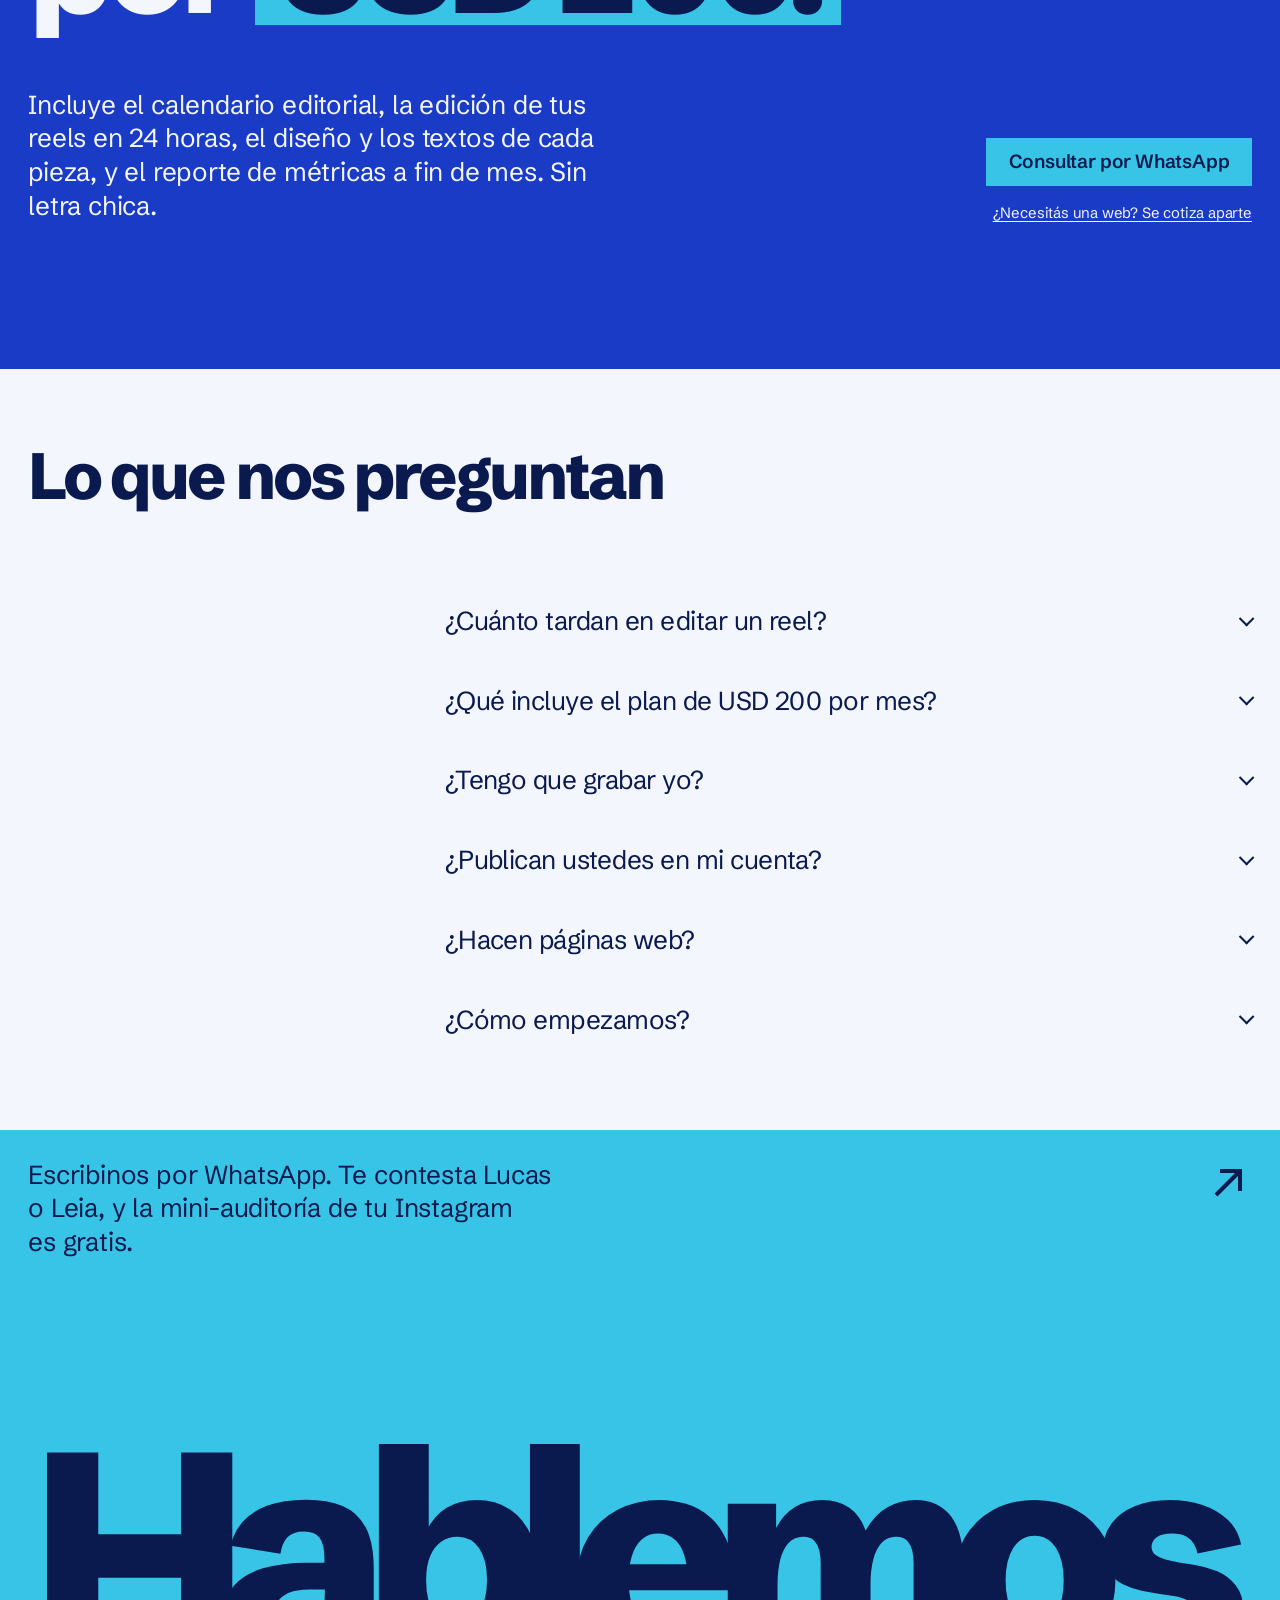
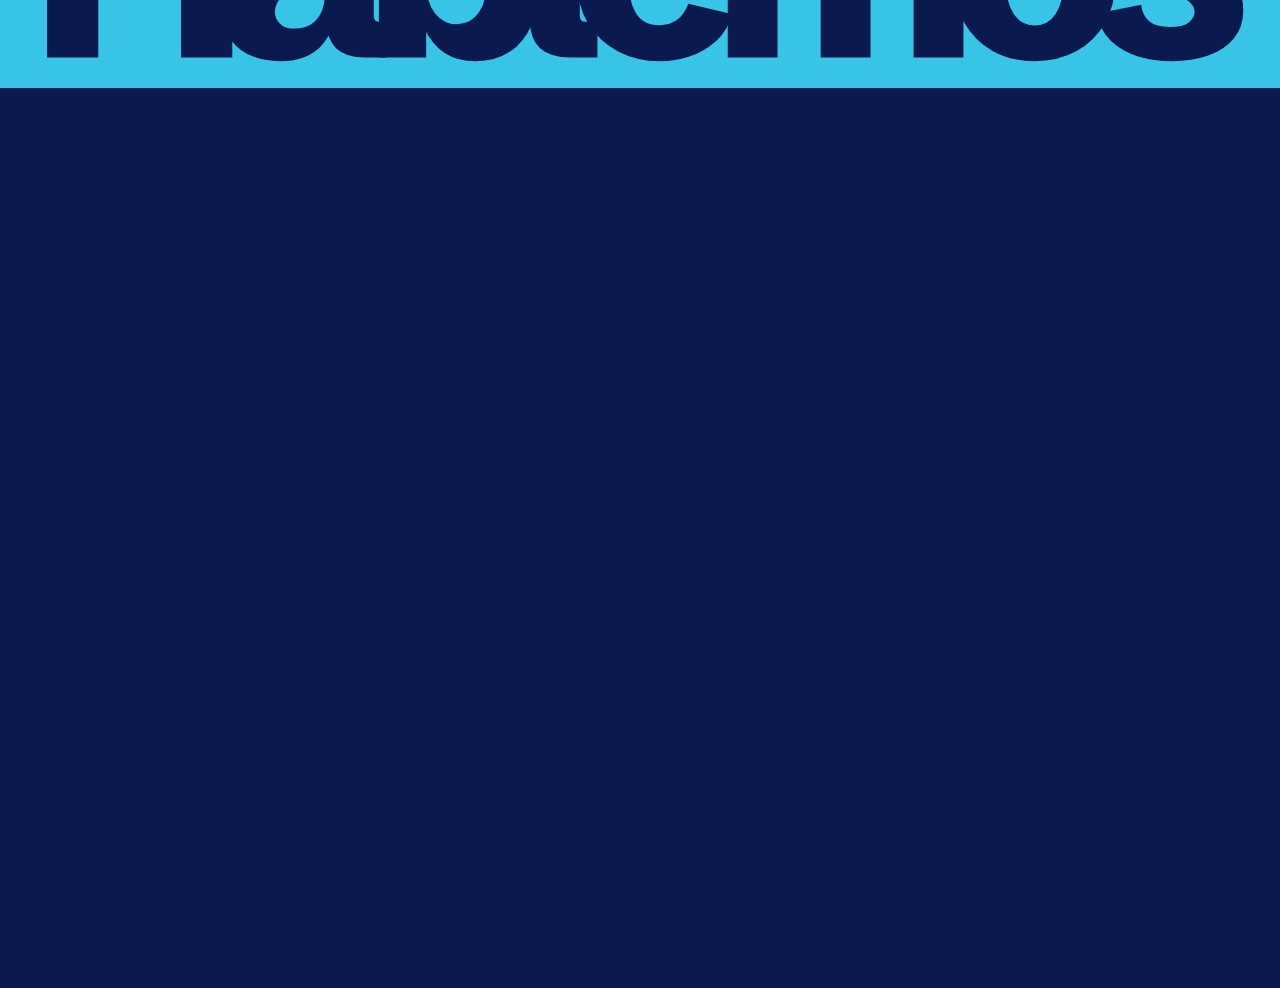
==== commit 8ccffc9a: "Saca la foto de Lucas de pie y reacomoda las fotos del inicio Co-Authored-By: Claude Opus 5.5 <norep" ====
--- a/index.html
+++ b/index.html
@@ -172,7 +172,7 @@
       </video>
     </div>
     <div class="work-cluster">
-      <img src="img/lucas-mate.webp" alt="Lucas en la mesa de trabajo, junto al mate y el celular" width="765" height="1200" loading="lazy">
+      <img src="img/equipo-mesa.webp" alt="Lucas y Leia sentados en la mesa de trabajo, con el mate y las notebooks" width="896" height="1200" loading="lazy">
       <h3>Estética no es estrategia</h3>
       <p>Un plano fijo de los dos en la mesa, cortes al ritmo de la charla y una pieza del brief que entra a mitad del reel para mostrar de qué estamos hablando.</p>
     </div>
@@ -185,7 +185,7 @@
       </video>
     </div>
     <div class="work-cluster">
-      <img src="img/leia-retrato.webp" alt="Leia en la mesa de trabajo, con camisa blanca" width="610" height="1084" loading="lazy" style="object-position: 50% 4%">
+      <img src="img/leia-mesa.webp" alt="Leia sentada en la mesa de trabajo, con el mate" width="896" height="1200" loading="lazy">
       <h3>Arrancá con el problema</h3>
       <p>Cómo abrir un video: blanco y negro con una cruz roja para el error, color para la solución, subtítulos palabra por palabra y tres rincones de la misma casa.</p>
     </div>
@@ -198,7 +198,7 @@
       </video>
     </div>
     <div class="work-cluster">
-      <img src="img/lucas-de-pie.webp" alt="Lucas de pie con el celular en la mano" width="896" height="1200" loading="lazy" style="object-position: 50% 0%">
+      <img src="img/lucas-mesa.webp" alt="Lucas sentado en la mesa de trabajo, con el mate" width="896" height="1200" loading="lazy">
       <h3>El link de tu biografía</h3>
       <p>Lucas a cámara con subtítulo por palabra, una captura de web que entra para mostrar el problema y el logo al cierre para que la marca quede.</p>
     </div>
@@ -245,8 +245,8 @@
       </div>
     </div>
     <figure class="menu-photo" data-reveal style="--i:2">
-      <img src="img/equipo-mesa.webp" alt="Lucas y Leia sentados en la mesa de trabajo, con el mate y las notebooks" width="896" height="1200" loading="lazy">
-      <figcaption class="small">La mesa donde editamos, con el mate de siempre.</figcaption>
+      <video data-loop autoplay loop muted playsinline preload="none" width="720" height="1280" poster="media/reel-ediciones.webp" aria-label="Reel de Leia: el mismo video con tres ediciones distintas"><source src="media/reel-ediciones.mp4" type="video/mp4"></video>
+      <figcaption class="small">Leia, en uno de nuestros reels.</figcaption>
     </figure>
   </div>
 </section>
@@ -287,11 +287,11 @@
     <p class="about-side" data-reveal>Los que aparecen en nuestros reels somos nosotros.</p>
     <div class="portraits">
       <figure data-reveal>
-        <img src="img/leia-mesa.webp" alt="Leia sentada en la mesa de trabajo, con el mate" width="896" height="1200" loading="lazy">
+        <img src="img/leia-retrato.webp" alt="Leia en la mesa de trabajo, con camisa blanca" width="610" height="1084" loading="lazy" style="object-position: 50% 5%">
         <figcaption>Leia</figcaption>
       </figure>
       <figure data-reveal style="--i:1">
-        <img src="img/lucas-mesa.webp" alt="Lucas sentado en la mesa de trabajo, con el mate" width="896" height="1200" loading="lazy">
+        <img src="img/lucas-mate.webp" alt="Lucas en la mesa de trabajo, junto al mate y el celular" width="765" height="1200" loading="lazy" style="object-position: 50% 15%">
         <figcaption>Lucas</figcaption>
       </figure>
     </div>
